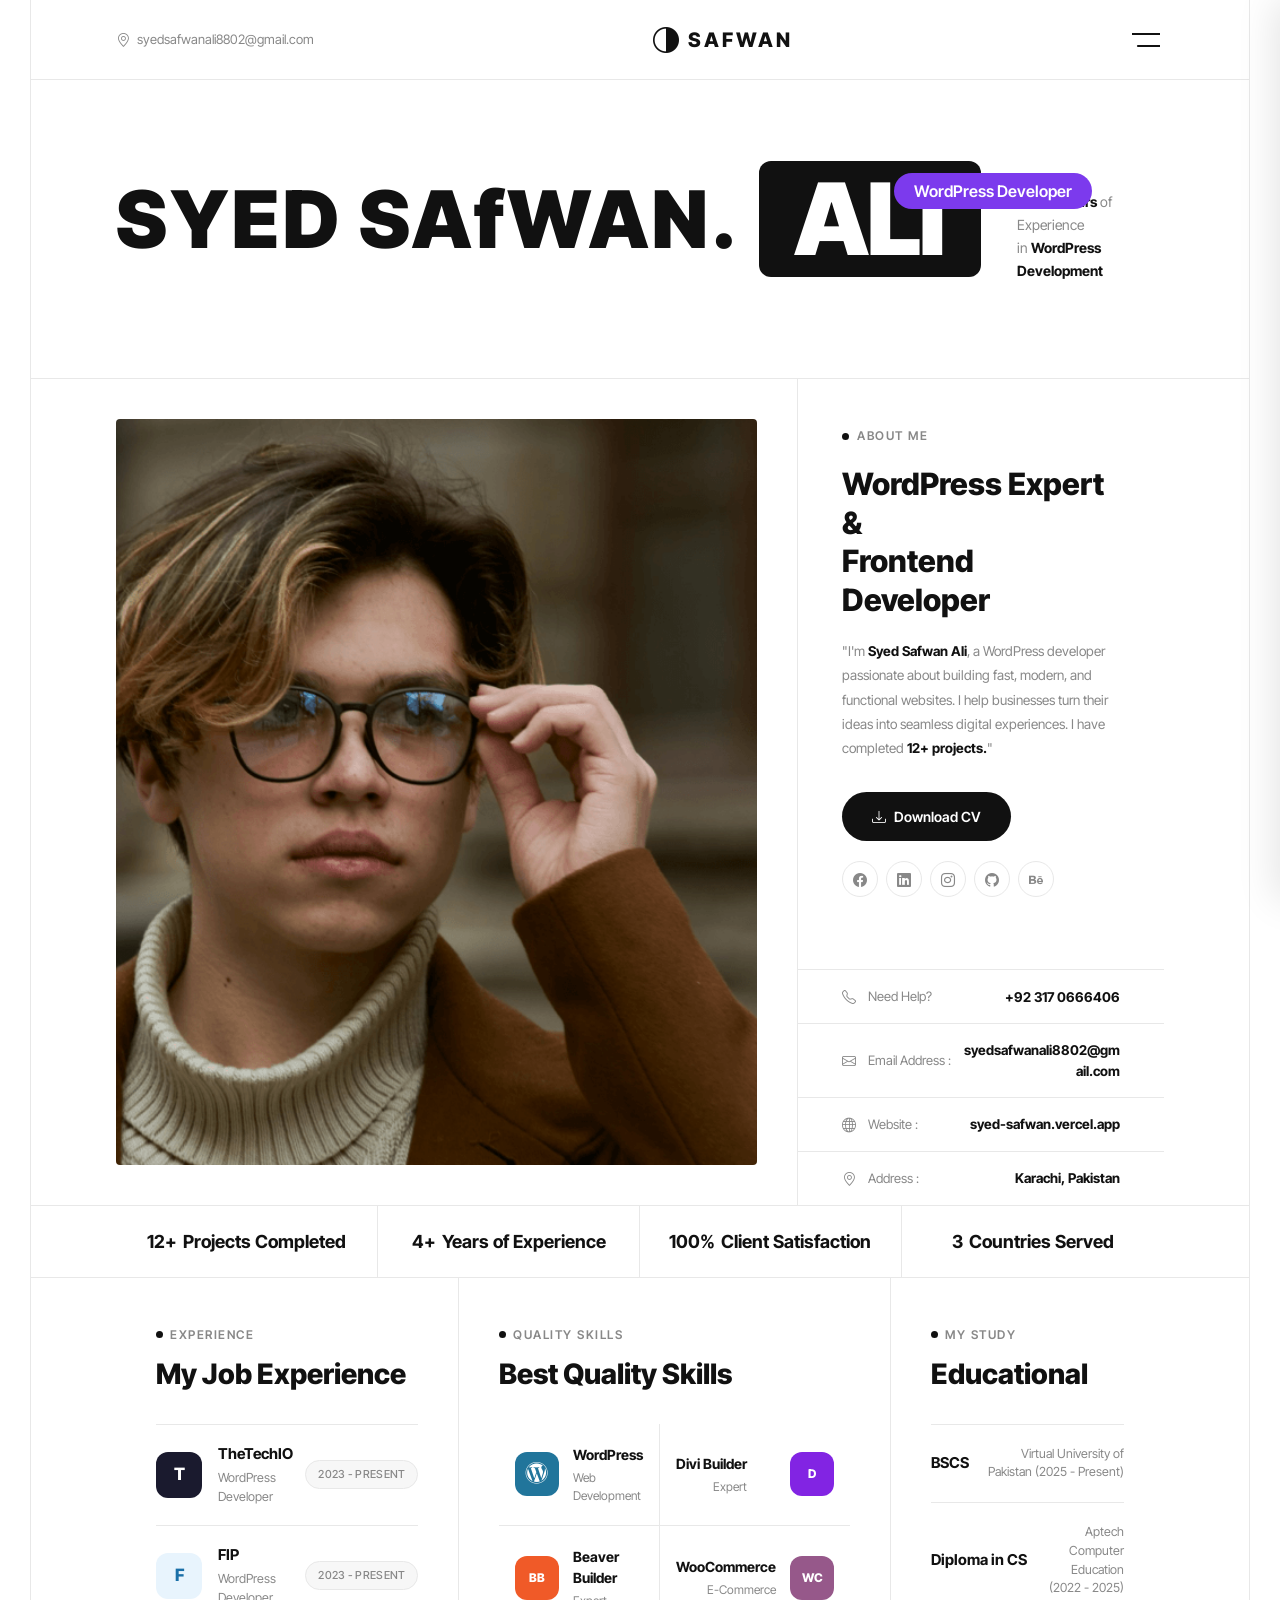
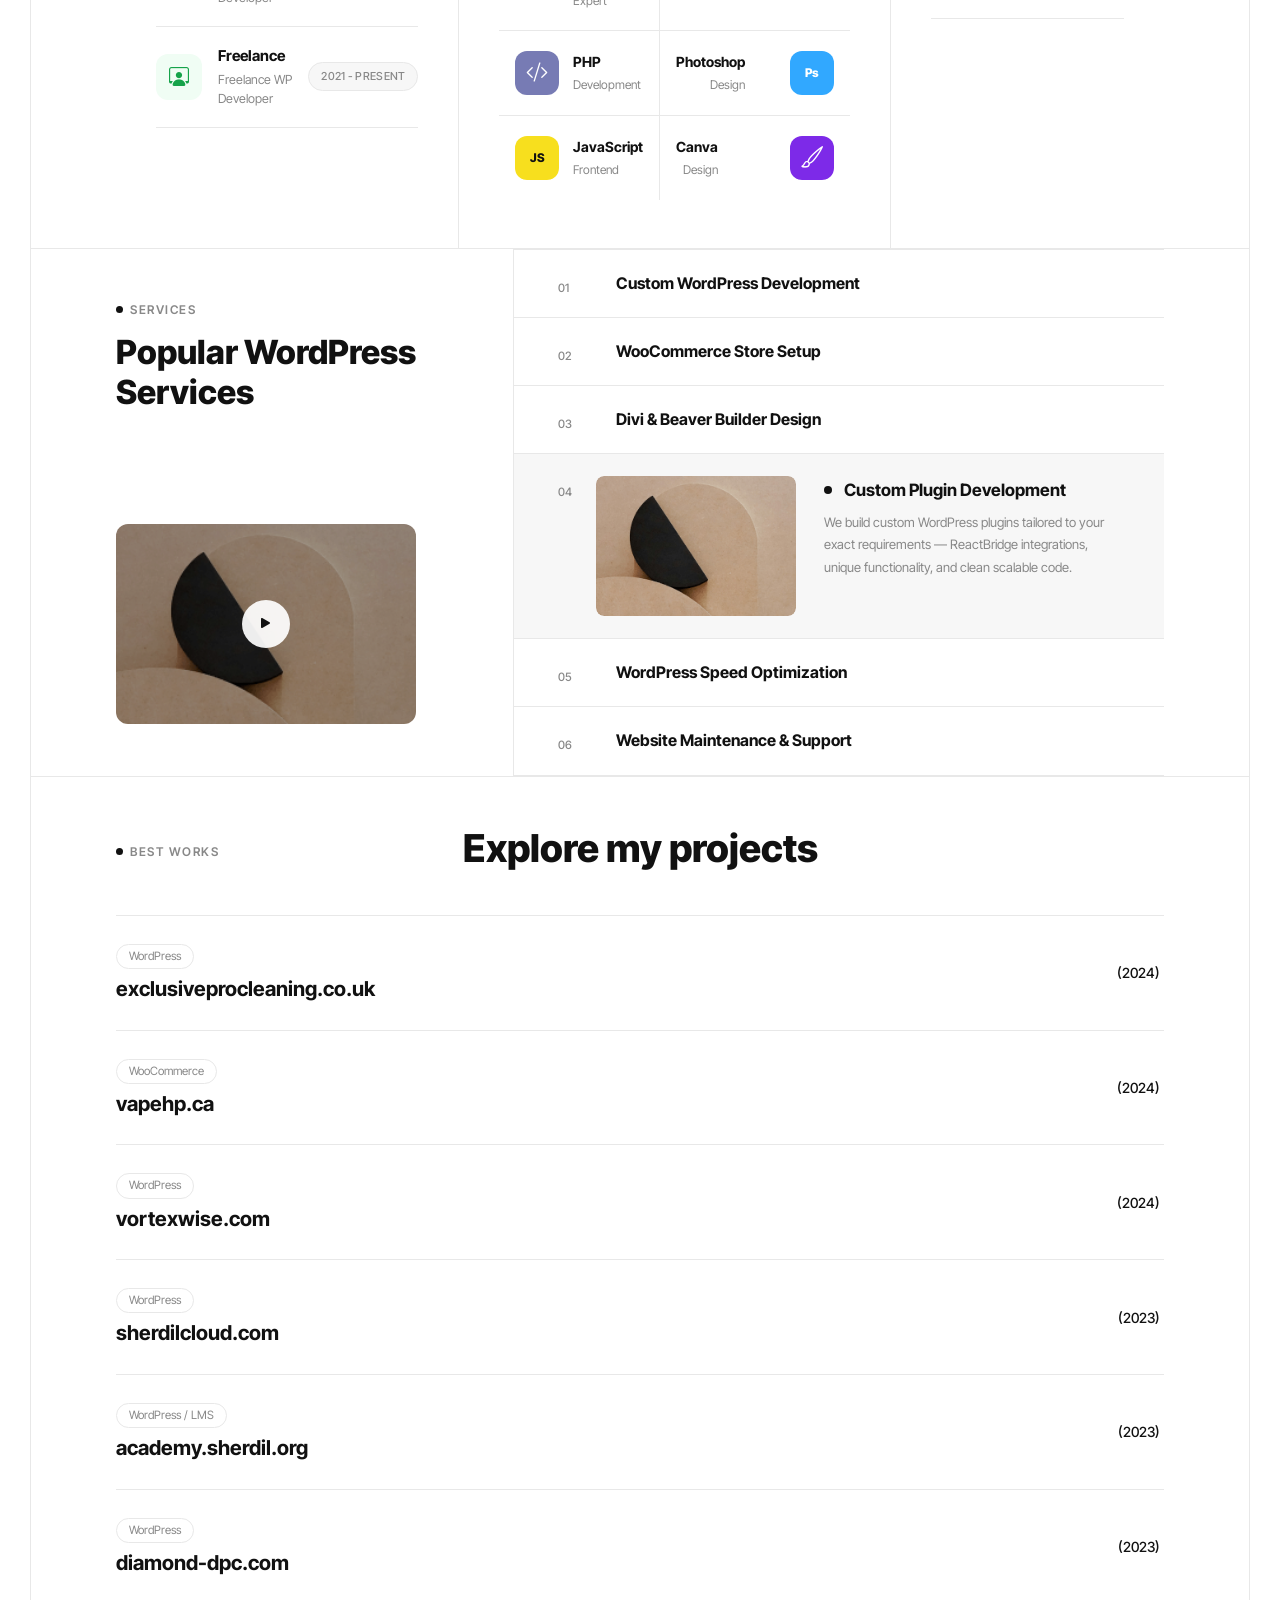
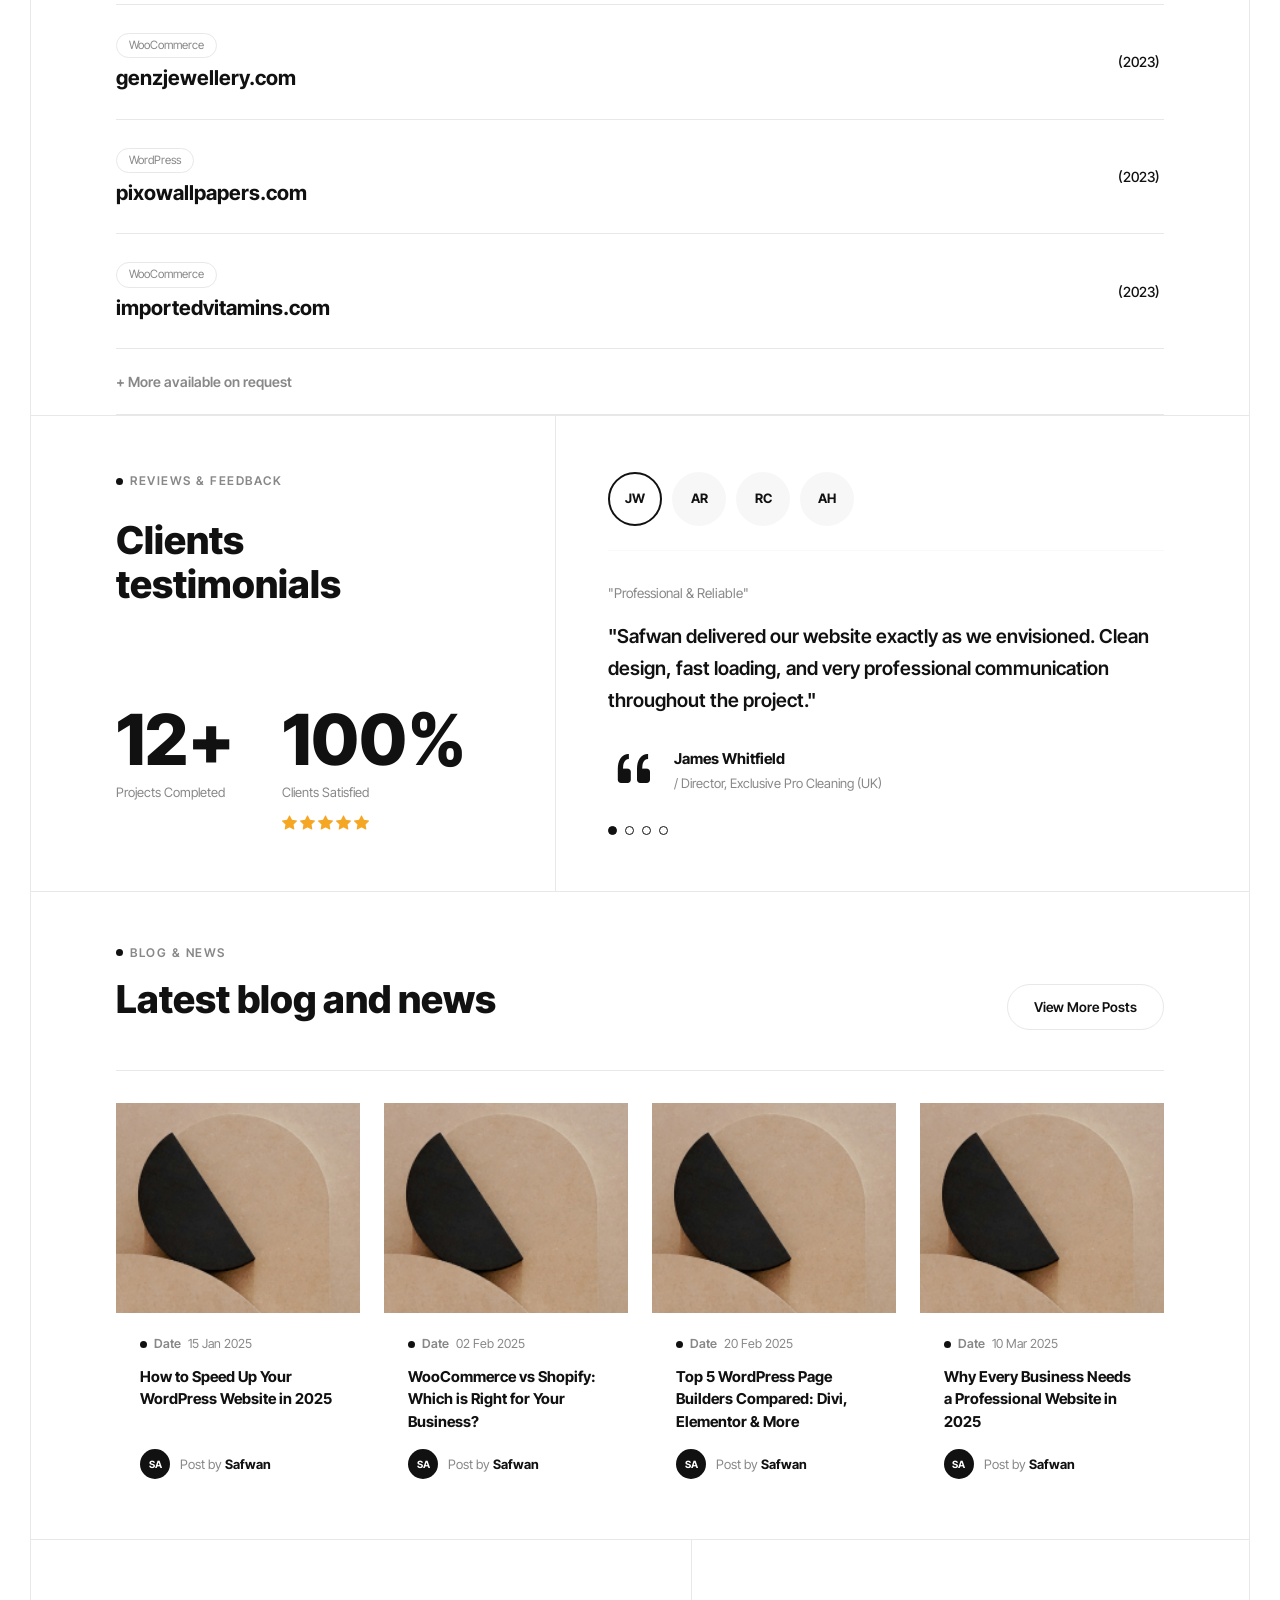
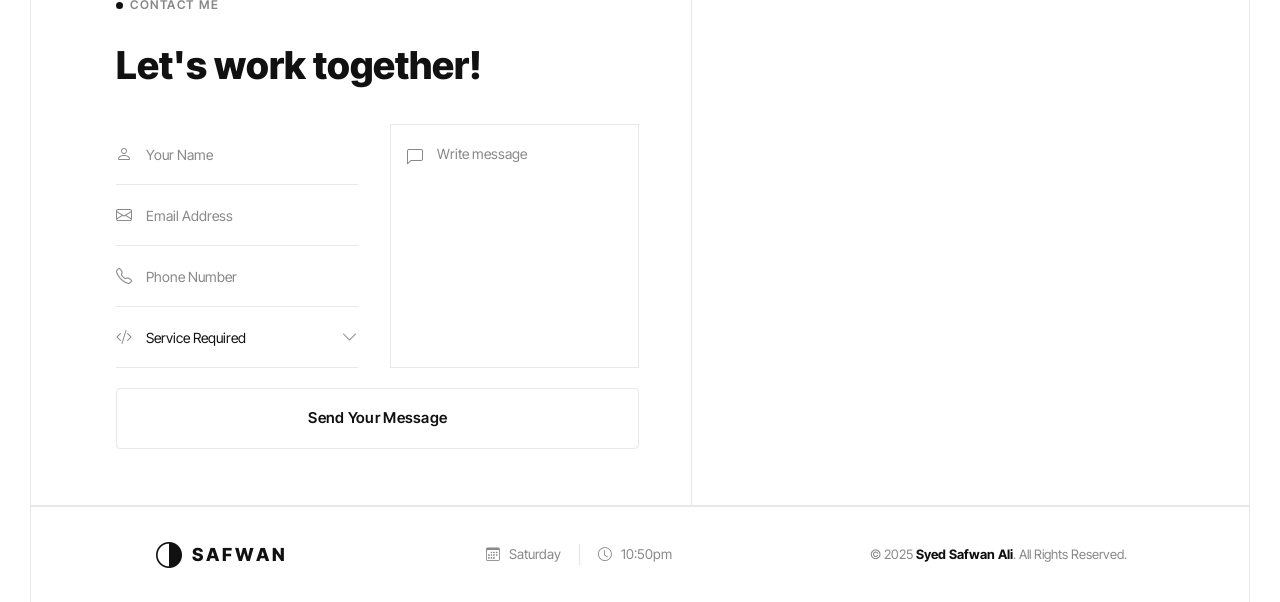
==== index.html @ 1af4854d "Initial commit: Complete portfolio website Co-Authored-By: Claude Sonnet 4.6 <noreply@anthropic.com>" ====
<!DOCTYPE html>
<html lang="en">
<head>
  <meta charset="UTF-8" />
  <meta name="viewport" content="width=device-width, initial-scale=1.0" />
  <title>Safwan</title>

  <!-- Inter Tight Font -->
  <link rel="preconnect" href="https://fonts.googleapis.com" />
  <link rel="preconnect" href="https://fonts.gstatic.com" crossorigin />
  <link href="https://fonts.googleapis.com/css2?family=Inter+Tight:ital,wght@0,100..900;1,100..900&display=swap" rel="stylesheet" />

  <!-- Bootstrap 5 CSS -->
  <link rel="stylesheet" href="https://cdn.jsdelivr.net/npm/bootstrap@5.3.3/dist/css/bootstrap.min.css" />
  <!-- Bootstrap Icons -->
  <link rel="stylesheet" href="https://cdn.jsdelivr.net/npm/bootstrap-icons@1.11.3/font/bootstrap-icons.min.css" />
  <!-- Custom CSS -->
  <link rel="stylesheet" href="css/style.css" />
</head>
<body>

  <!-- ══════════════════════════════════════
       HEADER
  ══════════════════════════════════════ -->
  <header class="site-header">
    <div class="header-inner">

      <a href="mailto:syedsafwanali8802@gmail.com" class="header-email">
        <i class="bi bi-geo-alt"></i>
        syedsafwanali8802@gmail.com
      </a>

      <a href="#" class="header-logo">
        <i class="bi bi-circle-half"></i>
        SAFWAN
      </a>

      <button class="hamburger-btn" id="menuBtn" aria-label="Open menu">
        <svg width="28" height="16" viewBox="0 0 28 16" fill="none" xmlns="http://www.w3.org/2000/svg">
          <line x1="0" y1="2"  x2="28" y2="2"  stroke="currentColor" stroke-width="2.2" stroke-linecap="round"/>
          <line x1="6" y1="14" x2="28" y2="14" stroke="currentColor" stroke-width="2.2" stroke-linecap="round"/>
        </svg>
      </button>

    </div>
  </header>

  <!-- ══════════════════════════════════════
       OVERLAY
  ══════════════════════════════════════ -->
  <div class="overlay" id="overlay"></div>

  <!-- ══════════════════════════════════════
       SIDEBAR
  ══════════════════════════════════════ -->
  <aside class="sidebar" id="sidebar">

    <div class="sidebar-top">
      <a href="#" class="sidebar-logo">
        <i class="bi bi-circle-half"></i>
        SAFWAN
      </a>
      <button class="close-btn" id="closeBtn" aria-label="Close">
        <i class="bi bi-x-lg"></i>
      </button>
    </div>

    <nav class="sidebar-nav">
      <div class="nav-item">
        <span class="nav-label"><i class="bi bi-house"></i> Home</span>
        <span class="nav-plus">+</span>
      </div>
      <div class="nav-item">
        <span class="nav-label"><i class="bi bi-person"></i> About</span>
        <span class="nav-plus">+</span>
      </div>
      <div class="nav-item">
        <span class="nav-label"><i class="bi bi-briefcase"></i> Work</span>
        <span class="nav-plus">+</span>
      </div>
      <div class="nav-item">
        <span class="nav-label"><i class="bi bi-stars"></i> Services</span>
        <span class="nav-plus">+</span>
      </div>
      <div class="nav-item">
        <span class="nav-label"><i class="bi bi-grid"></i> Pages</span>
        <span class="nav-plus">+</span>
      </div>
      <div class="nav-item">
        <span class="nav-label"><i class="bi bi-envelope"></i> Contact</span>
      </div>
    </nav>

    <div class="sidebar-about">
      <h3>About Us</h3>
      <p>Passionate frontend developer crafting clean, modern, and responsive web experiences.</p>
      <a href="#" class="btn-outline"><i class="bi bi-arrow-right"></i> Contact Us</a>
    </div>

    <div class="sidebar-contact">
      <h3>Contact Us</h3>
      <div class="contact-row">
        <div class="contact-icon-box"><i class="bi bi-geo-alt-fill"></i></div>
        <span>Karachi, Pakistan</span>
      </div>
      <div class="contact-row">
        <div class="contact-icon-box"><i class="bi bi-telephone-fill"></i></div>
        <span>+92 317 0666406</span>
      </div>
      <div class="contact-row">
        <div class="contact-icon-box"><i class="bi bi-envelope-fill"></i></div>
        <span>syedsafwanali8802@gmail.com</span>
      </div>
    </div>

    <div class="sidebar-social">
      <a href="#" class="social-link" aria-label="GitHub"><i class="bi bi-github"></i></a>
      <a href="#" class="social-link" aria-label="LinkedIn"><i class="bi bi-linkedin"></i></a>
      <a href="#" class="social-link" aria-label="Twitter"><i class="bi bi-twitter-x"></i></a>
      <a href="#" class="social-link" aria-label="Instagram"><i class="bi bi-instagram"></i></a>
    </div>

  </aside>

  <!-- ══════════════════════════════════════
       HERO SECTION
       parent: sec-wrap (border-bottom only)
       child:  sec-inner (max-width 1480px, width 80%)
  ══════════════════════════════════════ -->
  <section class="sec-wrap">
    <div class="sec-inner hero">

      <span class="hero-plain">SYED SAfWAN.</span>

      <div class="hero-box-wrap">
        <div class="hero-box">ALI</div>
        <span class="hero-badge">WordPress Developer</span>
      </div>

      <div class="hero-desc">
        <p>I've <strong>4+ Years</strong> of Experience<br>in <strong>WordPress Development</strong></p>
      </div>

    </div>
  </section>

  <!-- ══════════════════════════════════════
       ABOUT SECTION
       parent: sec-wrap (border-bottom only)
       child:  sec-inner (max-width 1480px, width 80%)
  ══════════════════════════════════════ -->
  <section class="sec-wrap">
    <div class="sec-inner about">

      <!-- Left: Image -->
      <div class="about-img">
        <img src="assets/images/about-img.png" alt="Syed Safwan Ali" />
      </div>

      <!-- Right: Content -->
      <div class="about-content">

        <!-- Upper: label + headline + bio + actions -->
        <div class="about-upper">
          <p class="about-label"><span class="about-dot"></span> ABOUT ME</p>

          <h2 class="about-headline">WordPress Expert &amp;<br>Frontend Developer</h2>

          <p class="about-bio">
            "I'm <strong>Syed Safwan Ali</strong>, a WordPress developer passionate about building
            fast, modern, and functional websites. I help businesses turn their ideas into
            seamless digital experiences. I have completed <strong>12+ projects.</strong>"
          </p>

          <div class="about-actions">
            <a href="#" class="btn-cv"><i class="bi bi-download"></i> Download CV</a>
            <div class="about-socials">
              <a href="#" class="about-social-link" aria-label="Facebook"><i class="bi bi-facebook"></i></a>
              <a href="#" class="about-social-link" aria-label="LinkedIn"><i class="bi bi-linkedin"></i></a>
              <a href="#" class="about-social-link" aria-label="Instagram"><i class="bi bi-instagram"></i></a>
              <a href="#" class="about-social-link" aria-label="GitHub"><i class="bi bi-github"></i></a>
              <a href="#" class="about-social-link" aria-label="Behance"><i class="bi bi-behance"></i></a>
            </div>
          </div>
        </div>

        <!-- Lower: contact info rows (full-width borders) -->
        <div class="about-info">
          <div class="about-info-row">
            <span class="about-info-label"><i class="bi bi-telephone"></i> Need Help?</span>
            <a href="tel:+923170666406" class="about-info-value">+92 317 0666406</a>
          </div>
          <div class="about-info-row">
            <span class="about-info-label"><i class="bi bi-envelope"></i> Email Address :</span>
            <a href="mailto:syedsafwanali8802@gmail.com" class="about-info-value">syedsafwanali8802@gmail.com</a>
          </div>
          <div class="about-info-row">
            <span class="about-info-label"><i class="bi bi-globe"></i> Website :</span>
            <a href="#" class="about-info-value">syed-safwan.vercel.app</a>
          </div>
          <div class="about-info-row">
            <span class="about-info-label"><i class="bi bi-geo-alt"></i> Address :</span>
            <span class="about-info-value">Karachi, Pakistan</span>
          </div>
        </div>

      </div>
    </div>
  </section>

  <!-- ══════════════════════════════════════
       STATS SECTION
  ══════════════════════════════════════ -->
  <section class="sec-wrap">
    <div class="sec-inner stats">

      <div class="stat-item">
        <span class="stat-number">12+</span>
        <span class="stat-label">Projects Completed</span>
      </div>

      <div class="stat-item">
        <span class="stat-number">4+</span>
        <span class="stat-label">Years of Experience</span>
      </div>

      <div class="stat-item">
        <span class="stat-number">100%</span>
        <span class="stat-label">Client Satisfaction</span>
      </div>

      <div class="stat-item">
        <span class="stat-number">3</span>
        <span class="stat-label">Countries Served</span>
      </div>

    </div>
  </section>

  <!-- ══════════════════════════════════════
       RESUME SECTION  (Experience / Skills / Education)
  ══════════════════════════════════════ -->
  <section class="sec-wrap">
    <div class="sec-inner resume-grid">

      <!-- ── COL 1: EXPERIENCE ── -->
      <div class="resume-col">
        <p class="resume-label"><span class="resume-dot"></span> EXPERIENCE</p>
        <h2 class="resume-heading">My Job Experience</h2>

        <div class="exp-list">

          <div class="exp-item">
            <div class="exp-left">
              <div class="exp-logo" style="background:#1a1a2e; color:#fff;">T</div>
              <div class="exp-info">
                <span class="exp-company">TheTechIO</span>
                <span class="exp-role">WordPress Developer</span>
              </div>
            </div>
            <span class="exp-date">2023 - PRESENT</span>
          </div>

          <div class="exp-item">
            <div class="exp-left">
              <div class="exp-logo" style="background:#e8f4fd; color:#1a6fa8;">F</div>
              <div class="exp-info">
                <span class="exp-company">FIP</span>
                <span class="exp-role">WordPress Developer</span>
              </div>
            </div>
            <span class="exp-date">2023 - PRESENT</span>
          </div>

          <div class="exp-item">
            <div class="exp-left">
              <div class="exp-logo" style="background:#f0fdf4; color:#16a34a;">
                <i class="bi bi-person-workspace"></i>
              </div>
              <div class="exp-info">
                <span class="exp-company">Freelance</span>
                <span class="exp-role">Freelance WP Developer</span>
              </div>
            </div>
            <span class="exp-date">2021 - PRESENT</span>
          </div>

        </div>
      </div>

      <!-- ── COL 2: SKILLS ── -->
      <div class="resume-col resume-col--mid">
        <p class="resume-label"><span class="resume-dot"></span> QUALITY SKILLS</p>
        <h2 class="resume-heading">Best Quality Skills</h2>

        <div class="skills-grid">

          <!-- Row 1 -->
          <div class="skill-item">
            <div class="skill-icon" style="background:#21759b;color:#fff;"><i class="bi bi-wordpress"></i></div>
            <div class="skill-info"><span class="skill-name">WordPress</span><span class="skill-cat">Web Development</span></div>
          </div>
          <div class="skill-item skill-right">
            <div class="skill-icon" style="background:#8224e3;color:#fff;">D</div>
            <div class="skill-info"><span class="skill-name">Divi Builder</span><span class="skill-cat">Expert</span></div>
          </div>

          <!-- Row 2 -->
          <div class="skill-item">
            <div class="skill-icon" style="background:#f05a28;color:#fff;">BB</div>
            <div class="skill-info"><span class="skill-name">Beaver Builder</span><span class="skill-cat">Expert</span></div>
          </div>
          <div class="skill-item skill-right">
            <div class="skill-icon" style="background:#96588a;color:#fff;">WC</div>
            <div class="skill-info"><span class="skill-name">WooCommerce</span><span class="skill-cat">E-Commerce</span></div>
          </div>

          <!-- Row 3 -->
          <div class="skill-item">
            <div class="skill-icon" style="background:#777bb4;color:#fff;"><i class="bi bi-code-slash"></i></div>
            <div class="skill-info"><span class="skill-name">PHP</span><span class="skill-cat">Development</span></div>
          </div>
          <div class="skill-item skill-right">
            <div class="skill-icon" style="background:#31a8ff;color:#fff;">Ps</div>
            <div class="skill-info"><span class="skill-name">Photoshop</span><span class="skill-cat">Design</span></div>
          </div>

          <!-- Row 4 -->
          <div class="skill-item">
            <div class="skill-icon" style="background:#f7df1e;color:#111;">JS</div>
            <div class="skill-info"><span class="skill-name">JavaScript</span><span class="skill-cat">Frontend</span></div>
          </div>
          <div class="skill-item skill-right">
            <div class="skill-icon" style="background:#7d2ae8;color:#fff;"><i class="bi bi-brush"></i></div>
            <div class="skill-info"><span class="skill-name">Canva</span><span class="skill-cat">Design</span></div>
          </div>

        </div>
      </div>

      <!-- ── COL 3: EDUCATION ── -->
      <div class="resume-col">
        <p class="resume-label"><span class="resume-dot"></span> MY STUDY</p>
        <h2 class="resume-heading">Educational</h2>

        <div class="edu-list">

          <div class="edu-item">
            <span class="edu-degree">BSCS</span>
            <span class="edu-uni">Virtual University of Pakistan <em>(2025 - Present)</em></span>
          </div>

          <div class="edu-item">
            <span class="edu-degree">Diploma in CS</span>
            <span class="edu-uni">Aptech Computer Education <em>(2022 - 2025)</em></span>
          </div>

        </div>
      </div>

    </div>
  </section>

  <!-- ══════════════════════════════════════
       SERVICES SECTION
  ══════════════════════════════════════ -->
  <section class="sec-wrap">
    <div class="sec-inner srv-grid">

      <!-- Left panel -->
      <div class="srv-left">
        <p class="resume-label"><span class="resume-dot"></span> SERVICES</p>
        <h2 class="srv-heading">Popular WordPress<br>Services</h2>
        <div class="srv-media">
          <img src="assets/images/services-img.png" alt="Services" />
          <button class="srv-play" aria-label="Play"><i class="bi bi-play-fill"></i></button>
        </div>
      </div>

      <!-- Right: service list -->
      <div class="srv-list">

        <div class="srv-item">
          <span class="srv-num">01</span>
          <div class="srv-thumb"><img src="assets/images/services-img.png" alt="" /></div>
          <div class="srv-body">
            <div class="srv-title-row"><span class="srv-dot-sm"></span><h3 class="srv-title">Custom WordPress Development</h3></div>
            <div class="srv-desc"><div><p>We build fully custom WordPress websites from scratch — tailored to your brand, goals, and audience. Clean code, fast performance, and pixel-perfect design.</p></div></div>
          </div>
        </div>

        <div class="srv-item">
          <span class="srv-num">02</span>
          <div class="srv-thumb"><img src="assets/images/services-img.png" alt="" /></div>
          <div class="srv-body">
            <div class="srv-title-row"><span class="srv-dot-sm"></span><h3 class="srv-title">WooCommerce Store Setup</h3></div>
            <div class="srv-desc"><div><p>Complete WooCommerce setup with product pages, payment gateways, shipping, and a smooth checkout experience built for conversions.</p></div></div>
          </div>
        </div>

        <div class="srv-item">
          <span class="srv-num">03</span>
          <div class="srv-thumb"><img src="assets/images/services-img.png" alt="" /></div>
          <div class="srv-body">
            <div class="srv-title-row"><span class="srv-dot-sm"></span><h3 class="srv-title">Divi &amp; Beaver Builder Design</h3></div>
            <div class="srv-desc"><div><p>Stunning, responsive layouts using Divi or Beaver Builder — drag-and-drop precision with professional visual results delivered fast.</p></div></div>
          </div>
        </div>

        <div class="srv-item active">
          <span class="srv-num">04</span>
          <div class="srv-thumb"><img src="assets/images/services-img.png" alt="" /></div>
          <div class="srv-body">
            <div class="srv-title-row"><span class="srv-dot-sm"></span><h3 class="srv-title">Custom Plugin Development</h3></div>
            <div class="srv-desc"><div><p>We build custom WordPress plugins tailored to your exact requirements — ReactBridge integrations, unique functionality, and clean scalable code.</p></div></div>
          </div>
        </div>

        <div class="srv-item">
          <span class="srv-num">05</span>
          <div class="srv-thumb"><img src="assets/images/services-img.png" alt="" /></div>
          <div class="srv-body">
            <div class="srv-title-row"><span class="srv-dot-sm"></span><h3 class="srv-title">WordPress Speed Optimization</h3></div>
            <div class="srv-desc"><div><p>Boost your site's Core Web Vitals, reduce load times, and improve SEO rankings with expert caching, image optimization, and code cleanup.</p></div></div>
          </div>
        </div>

        <div class="srv-item">
          <span class="srv-num">06</span>
          <div class="srv-thumb"><img src="assets/images/services-img.png" alt="" /></div>
          <div class="srv-body">
            <div class="srv-title-row"><span class="srv-dot-sm"></span><h3 class="srv-title">Website Maintenance &amp; Support</h3></div>
            <div class="srv-desc"><div><p>Regular updates, security monitoring, backups, and on-demand fixes — so your site stays secure, fast, and running smoothly 24/7.</p></div></div>
          </div>
        </div>

      </div>
    </div>
  </section>

  <!-- ══════════════════════════════════════
       BEST WORKS SECTION
  ══════════════════════════════════════ -->
  <section class="sec-wrap">
    <div class="sec-inner">

      <!-- Header row -->
      <div class="works-header">
        <p class="resume-label"><span class="resume-dot"></span> BEST WORKS</p>
        <h2 class="works-heading">Explore my projects</h2>
      </div>

      <!-- Project list -->
      <div class="works-list">

        <div class="work-item">
          <div class="work-left">
            <span class="work-tag">WordPress</span>
            <h3 class="work-title">exclusiveprocleaning.co.uk</h3>
            <p class="work-sub">Cleaning Services (UK)</p>
          </div>
          <div class="work-img"><img src="assets/images/services-img.png" alt="exclusiveprocleaning" /></div>
          <span class="work-year">(2024)</span>
        </div>

        <div class="work-item">
          <div class="work-left">
            <span class="work-tag">WooCommerce</span>
            <h3 class="work-title">vapehp.ca</h3>
            <p class="work-sub">E-Commerce (Canada)</p>
          </div>
          <div class="work-img"><img src="assets/images/services-img.png" alt="vapehp" /></div>
          <span class="work-year">(2024)</span>
        </div>

        <div class="work-item">
          <div class="work-left">
            <span class="work-tag">WordPress</span>
            <h3 class="work-title">vortexwise.com</h3>
            <p class="work-sub">Amazon UGC / Marketing</p>
          </div>
          <div class="work-img"><img src="assets/images/services-img.png" alt="vortexwise" /></div>
          <span class="work-year">(2024)</span>
        </div>

        <div class="work-item">
          <div class="work-left">
            <span class="work-tag">WordPress</span>
            <h3 class="work-title">sherdilcloud.com</h3>
            <p class="work-sub">IT / Cloud Services</p>
          </div>
          <div class="work-img"><img src="assets/images/services-img.png" alt="sherdilcloud" /></div>
          <span class="work-year">(2023)</span>
        </div>

        <div class="work-item">
          <div class="work-left">
            <span class="work-tag">WordPress / LMS</span>
            <h3 class="work-title">academy.sherdil.org</h3>
            <p class="work-sub">Online Academy / LMS</p>
          </div>
          <div class="work-img"><img src="assets/images/services-img.png" alt="academy.sherdil" /></div>
          <span class="work-year">(2023)</span>
        </div>

        <div class="work-item">
          <div class="work-left">
            <span class="work-tag">WordPress</span>
            <h3 class="work-title">diamond-dpc.com</h3>
            <p class="work-sub">Events / Lead Gen</p>
          </div>
          <div class="work-img"><img src="assets/images/services-img.png" alt="diamond-dpc" /></div>
          <span class="work-year">(2023)</span>
        </div>

        <div class="work-item">
          <div class="work-left">
            <span class="work-tag">WooCommerce</span>
            <h3 class="work-title">genzjewellery.com</h3>
            <p class="work-sub">E-Commerce (Jewelry)</p>
          </div>
          <div class="work-img"><img src="assets/images/services-img.png" alt="genzjewellery" /></div>
          <span class="work-year">(2023)</span>
        </div>

        <div class="work-item">
          <div class="work-left">
            <span class="work-tag">WordPress</span>
            <h3 class="work-title">pixowallpapers.com</h3>
            <p class="work-sub">Wallpaper Gallery</p>
          </div>
          <div class="work-img"><img src="assets/images/services-img.png" alt="pixowallpapers" /></div>
          <span class="work-year">(2023)</span>
        </div>

        <div class="work-item">
          <div class="work-left">
            <span class="work-tag">WooCommerce</span>
            <h3 class="work-title">importedvitamins.com</h3>
            <p class="work-sub">E-Commerce (Health)</p>
          </div>
          <div class="work-img"><img src="assets/images/services-img.png" alt="importedvitamins" /></div>
          <span class="work-year">(2023)</span>
        </div>

        <!-- More row -->
        <div class="work-more">+ More available on request</div>

      </div>
    </div>
  </section>

  <!-- ══════════════════════════════════════
       TESTIMONIALS SECTION
  ══════════════════════════════════════ -->
  <section class="sec-wrap">
    <div class="sec-inner testi-grid">

      <!-- Left panel -->
      <div class="testi-left">
        <p class="resume-label"><span class="resume-dot"></span> REVIEWS &amp; FEEDBACK</p>
        <h2 class="testi-heading">Clients<br>testimonials</h2>
        <div class="testi-stats">
          <div class="testi-stat">
            <span class="testi-num">12+</span>
            <span class="testi-stat-label">Projects Completed</span>
          </div>
          <div class="testi-stat">
            <span class="testi-num">100%</span>
            <span class="testi-stat-label">Clients Satisfied</span>
            <div class="testi-stars">
              <i class="bi bi-star-fill"></i>
              <i class="bi bi-star-fill"></i>
              <i class="bi bi-star-fill"></i>
              <i class="bi bi-star-fill"></i>
              <i class="bi bi-star-fill"></i>
            </div>
          </div>
        </div>
      </div>

      <!-- Right panel: slider -->
      <div class="testi-right">

        <!-- Avatar navigation -->
        <div class="testi-avatars">
          <button class="testi-av active" data-index="0"><span>JW</span></button>
          <button class="testi-av" data-index="1"><span>AR</span></button>
          <button class="testi-av" data-index="2"><span>RC</span></button>
          <button class="testi-av" data-index="3"><span>AH</span></button>
        </div>

        <hr class="testi-divider" />

        <!-- Slides -->
        <div class="testi-slides">

          <div class="testi-slide active">
            <p class="testi-tag">"Professional &amp; Reliable"</p>
            <p class="testi-quote">"Safwan delivered our website exactly as we envisioned. Clean design, fast loading, and very professional communication throughout the project."</p>
            <div class="testi-author">
              <span class="testi-qmark"><i class="bi bi-quote"></i></span>
              <div>
                <span class="testi-name">James Whitfield</span>
                <span class="testi-role">/ Director, Exclusive Pro Cleaning (UK)</span>
              </div>
            </div>
          </div>

          <div class="testi-slide">
            <p class="testi-tag">"Delivered Before Deadline"</p>
            <p class="testi-quote">"Excellent WordPress developer. He understood our requirements quickly and delivered before the deadline. Highly recommended!"</p>
            <div class="testi-author">
              <span class="testi-qmark"><i class="bi bi-quote"></i></span>
              <div>
                <span class="testi-name">Ahmed Al Rashid</span>
                <span class="testi-role">/ Founder, VortexWise</span>
              </div>
            </div>
          </div>

          <div class="testi-slide">
            <p class="testi-tag">"Quality Results"</p>
            <p class="testi-quote">"Great work on our WooCommerce store. Safwan is skilled, responsive, and delivers quality results. Will definitely work again."</p>
            <div class="testi-author">
              <span class="testi-qmark"><i class="bi bi-quote"></i></span>
              <div>
                <span class="testi-name">Ryan Carter</span>
                <span class="testi-role">/ Owner, VapeHP Canada</span>
              </div>
            </div>
          </div>

          <div class="testi-slide">
            <p class="testi-tag">"Strong Attention to Detail"</p>
            <p class="testi-quote">"Professional WordPress developer with strong attention to detail. Our website and academy portal both turned out great."</p>
            <div class="testi-author">
              <span class="testi-qmark"><i class="bi bi-quote"></i></span>
              <div>
                <span class="testi-name">Ali Hassan</span>
                <span class="testi-role">/ CEO, Sherdil Cloud</span>
              </div>
            </div>
          </div>

        </div>

        <!-- Dot navigation -->
        <div class="testi-dots">
          <button class="testi-dot active" data-index="0"></button>
          <button class="testi-dot" data-index="1"></button>
          <button class="testi-dot" data-index="2"></button>
          <button class="testi-dot" data-index="3"></button>
        </div>

      </div>
    </div>
  </section>

  <!-- ══════════════════════════════════════
       BLOG SECTION
  ══════════════════════════════════════ -->
  <section class="sec-wrap">
    <div class="sec-inner">

      <!-- Header -->
      <div class="blog-header">
        <div class="blog-header-left">
          <p class="resume-label"><span class="resume-dot"></span> BLOG &amp; NEWS</p>
          <h2 class="blog-heading">Latest blog and news</h2>
        </div>
        <a href="#" class="blog-more-btn">View More Posts</a>
      </div>

      <!-- 4-column grid -->
      <div class="blog-grid">

        <article class="blog-card">
          <div class="blog-img-wrap">
            <img src="assets/images/services-img.png" alt="WordPress Speed" />
          </div>
          <div class="blog-body">
            <p class="blog-date"><span class="resume-dot"></span> <span class="blog-date-label">Date</span> 15 Jan 2025</p>
            <h3 class="blog-title">How to Speed Up Your WordPress Website in 2025</h3>
            <div class="blog-author">
              <span class="blog-av">SA</span>
              <span>Post by <strong>Safwan</strong></span>
            </div>
          </div>
        </article>

        <article class="blog-card">
          <div class="blog-img-wrap">
            <img src="assets/images/services-img.png" alt="WooCommerce vs Shopify" />
          </div>
          <div class="blog-body">
            <p class="blog-date"><span class="resume-dot"></span> <span class="blog-date-label">Date</span> 02 Feb 2025</p>
            <h3 class="blog-title">WooCommerce vs Shopify: Which is Right for Your Business?</h3>
            <div class="blog-author">
              <span class="blog-av">SA</span>
              <span>Post by <strong>Safwan</strong></span>
            </div>
          </div>
        </article>

        <article class="blog-card">
          <div class="blog-img-wrap">
            <img src="assets/images/services-img.png" alt="Page Builders" />
          </div>
          <div class="blog-body">
            <p class="blog-date"><span class="resume-dot"></span> <span class="blog-date-label">Date</span> 20 Feb 2025</p>
            <h3 class="blog-title">Top 5 WordPress Page Builders Compared: Divi, Elementor &amp; More</h3>
            <div class="blog-author">
              <span class="blog-av">SA</span>
              <span>Post by <strong>Safwan</strong></span>
            </div>
          </div>
        </article>

        <article class="blog-card">
          <div class="blog-img-wrap">
            <img src="assets/images/services-img.png" alt="Professional Website" />
          </div>
          <div class="blog-body">
            <p class="blog-date"><span class="resume-dot"></span> <span class="blog-date-label">Date</span> 10 Mar 2025</p>
            <h3 class="blog-title">Why Every Business Needs a Professional Website in 2025</h3>
            <div class="blog-author">
              <span class="blog-av">SA</span>
              <span>Post by <strong>Safwan</strong></span>
            </div>
          </div>
        </article>

      </div>
    </div>
  </section>

  <!-- ══════════════════════════════════════
       CONTACT SECTION
  ══════════════════════════════════════ -->
  <section class="sec-wrap">
    <div class="sec-inner contact-grid">

      <!-- Left: form -->
      <div class="contact-left">
        <p class="resume-label"><span class="resume-dot"></span> CONTACT ME</p>
        <h2 class="contact-heading">Let's work together!</h2>

        <form class="contact-form" action="#" method="POST">

          <!-- Top: inputs | textarea -->
          <div class="contact-form-top">

            <!-- Input fields stack -->
            <div class="contact-fields">
              <div class="contact-field">
                <i class="bi bi-person"></i>
                <input type="text" placeholder="Your Name" required />
              </div>
              <div class="contact-field">
                <i class="bi bi-envelope"></i>
                <input type="email" placeholder="Email Address" required />
              </div>
              <div class="contact-field">
                <i class="bi bi-telephone"></i>
                <input type="tel" placeholder="Phone Number" />
              </div>
              <div class="contact-field">
                <i class="bi bi-code-slash"></i>
                <select>
                  <option value="" disabled selected>Service Required</option>
                  <option>Custom WordPress Development</option>
                  <option>WooCommerce Store Setup</option>
                  <option>Theme Customization</option>
                  <option>Speed Optimization</option>
                  <option>Website Maintenance</option>
                  <option>Other</option>
                </select>
                <i class="bi bi-chevron-down contact-select-arrow"></i>
              </div>
            </div>

            <!-- Message textarea -->
            <div class="contact-textarea-wrap">
              <i class="bi bi-chat-left"></i>
              <textarea placeholder="Write message" rows="7"></textarea>
            </div>

          </div>

          <!-- Send button -->
          <button type="submit" class="contact-btn">Send Your Message</button>

        </form>
      </div>

      <!-- Right: Google Map -->
      <div class="contact-map">
        <iframe
          src="https://www.google.com/maps/embed?pb=!1m18!1m12!1m3!1d462143.5893069343!2d66.68635990000001!3d24.9215702!2m3!1f0!2f0!3f0!3m2!1i1024!2i768!4f13.1!3m3!1m2!1s0x3eb33e06651d4bbf%3A0x9cf92f44555a0c23!2sKarachi%2C%20Karachi%20City%2C%20Sindh%2C%20Pakistan!5e0!3m2!1sen!2s!4v1710000000000!5m2!1sen!2s"
          width="100%" height="100%" style="border:0;" allowfullscreen="" loading="lazy"
          referrerpolicy="no-referrer-when-downgrade" title="Karachi Map">
        </iframe>
      </div>

    </div>
  </section>

  <!-- ══════════════════════════════════════
       FOOTER
  ══════════════════════════════════════ -->
  <footer class="site-footer">
    <div class="footer-inner">

      <!-- Left: logo -->
      <a href="#" class="footer-logo">
        <i class="bi bi-circle-half"></i>
        SAFWAN
      </a>

      <!-- Center: day + time -->
      <div class="footer-datetime">
        <span class="footer-day"><i class="bi bi-calendar3"></i> <span id="footerDay"></span></span>
        <span class="footer-sep">|</span>
        <span class="footer-time"><i class="bi bi-clock"></i> <span id="footerTime"></span></span>
      </div>

      <!-- Right: copyright -->
      <p class="footer-copy">© 2025 <strong>Syed Safwan Ali</strong>. All Rights Reserved.</p>

    </div>
  </footer>

  <!-- Bootstrap JS -->
  <script src="https://cdn.jsdelivr.net/npm/bootstrap@5.3.3/dist/js/bootstrap.bundle.min.js"></script>
  <!-- Custom JS -->
  <script src="js/main.js"></script>
</body>
</html>
---- css/style.css ----
/* ============================================================
   GLOBAL  —  Theme: Black · White · Purple
============================================================ */
:root {
  --purple:     #7c3aed;
  --black:      #111111;
  --white:      #ffffff;
  --gray-light: #f7f7f7;
  --border:     #e8e8e8;
  --text-muted: #888888;
  --sidebar-width: 380px;
  --transition: 0.35s cubic-bezier(0.4, 0, 0.2, 1);
}

*, *::before, *::after { box-sizing: border-box; margin: 0; padding: 0; }
html { scroll-behavior: smooth; }

body {
  font-family: 'Inter Tight', system-ui, sans-serif;
  background: var(--white);
  color: var(--black);
  overflow-x: hidden;
  margin: 0 30px;
  border-left: 1px solid var(--border); /* Fixes scrollbar layout shift */
  border-right: 1px solid var(--border);
}

a { text-decoration: none; color: inherit; }

/* ============================================================
   SECTION WRAPPER  —  parent / child pattern
============================================================ */

/* Parent: full-width, only border-bottom */
.sec-wrap {
  border-bottom: 1px solid var(--border);
  width: 100%;
}

/* Child: centered content box */
.sec-inner {
  max-width: 1480px;
  width: 80%;
  margin: 0 auto;
}

/* ============================================================
   HEADER
============================================================ */
.site-header {
  position: sticky;
  top: 0;
  z-index: 500;
  background: var(--white);
  border-bottom: 1px solid var(--border);
}

.header-inner {
  max-width: 1480px;
  width: 80%;
  margin: 0 auto;
  display: flex;
  align-items: center;
  justify-content: space-between;
  padding: 20px 0;
}

/* Left — pin icon + email */
.header-email {
  display: flex;
  align-items: center;
  gap: 7px;
  font-size: 13px;
  color: var(--text-muted);
  transition: color 0.2s;
}
.header-email i { font-size: 14px; }
.header-email:hover { color: var(--purple); }

/* Center — logo */
.header-logo {
  display: flex;
  align-items: center;
  gap: 9px;
  font-size: 20px;
  font-weight: 800;
  letter-spacing: 3px;
  text-transform: uppercase;
  color: var(--black);
}
.header-logo i {
  font-size: 26px;
  color: var(--black);
  transform: rotate(180deg);
}

/* Right — hamburger (two lines) */
.hamburger-btn {
  background: none;
  border: none;
  cursor: pointer;
  padding: 4px;
  color: var(--black);
  display: flex;
  align-items: center;
  transition: color 0.2s;
}
.hamburger-btn:hover { color: var(--purple); }

/* ============================================================
   OVERLAY
============================================================ */
.overlay {
  position: fixed;
  inset: 0;
  background: rgba(0, 0, 0, 0.4);
  backdrop-filter: blur(2px);
  z-index: 600;
  opacity: 0;
  pointer-events: none;
  transition: opacity var(--transition);
}
.overlay.open {
  opacity: 1;
  pointer-events: all;
}

/* ============================================================
   SIDEBAR
============================================================ */
.sidebar {
  position: fixed;
  top: 0;
  right: calc(-1 * var(--sidebar-width));
  width: var(--sidebar-width);
  height: 100%;
  background: var(--white);
  z-index: 700;
  display: flex;
  flex-direction: column;
  overflow-y: auto;
  transition: right var(--transition);
  box-shadow: -6px 0 36px rgba(0, 0, 0, 0.10);
}
.sidebar.open { right: 0; }

.sidebar-top {
  display: flex;
  align-items: center;
  justify-content: space-between;
  padding: 22px 28px;
  border-bottom: 1px solid var(--border);
}

.sidebar-logo {
  display: flex;
  align-items: center;
  gap: 9px;
  font-size: 18px;
  font-weight: 800;
  letter-spacing: 2.5px;
  text-transform: uppercase;
  color: var(--black);
}
.sidebar-logo i {
  font-size: 22px;
  color: var(--black);
  transform: rotate(180deg);
}

.close-btn {
  background: var(--gray-light);
  border: none;
  cursor: pointer;
  width: 34px;
  height: 34px;
  border-radius: 50%;
  display: flex;
  align-items: center;
  justify-content: center;
  font-size: 16px;
  color: var(--black);
  transition: background 0.2s, color 0.2s, transform 0.3s;
}
.close-btn:hover {
  background: var(--purple);
  color: var(--white);
  transform: rotate(90deg);
}

/* Nav */
.sidebar-nav { border-bottom: 1px solid var(--border); }

.nav-item {
  display: flex;
  align-items: center;
  justify-content: space-between;
  padding: 15px 28px;
  font-size: 15px;
  font-weight: 500;
  border-bottom: 1px solid var(--border);
  cursor: pointer;
  transition: background 0.15s;
}
.nav-item:last-child { border-bottom: none; }
.nav-item:hover { background: var(--gray-light); }

.nav-label {
  display: flex;
  align-items: center;
  gap: 12px;
}
.nav-label i { font-size: 16px; color: var(--purple); }

.nav-plus {
  width: 32px;
  height: 32px;
  background: var(--black);
  color: var(--white);
  border-radius: 8px;
  display: flex;
  align-items: center;
  justify-content: center;
  font-size: 20px;
  font-weight: 300;
  line-height: 1;
  transition: background 0.2s;
}
.nav-item:hover .nav-plus { background: var(--purple); }

/* About */
.sidebar-about {
  padding: 26px 28px;
  border-bottom: 1px solid var(--border);
}
.sidebar-about h3 {
  font-size: 20px;
  font-weight: 700;
  margin-bottom: 10px;
}
.sidebar-about p {
  font-size: 13px;
  color: var(--text-muted);
  line-height: 1.75;
  margin-bottom: 18px;
}
.btn-outline {
  display: inline-flex;
  align-items: center;
  gap: 8px;
  padding: 10px 22px;
  border: 1.5px solid var(--purple);
  border-radius: 30px;
  font-size: 13px;
  font-weight: 500;
  color: var(--purple);
  transition: all 0.2s;
}
.btn-outline:hover {
  background: var(--purple);
  color: var(--white);
}

/* Contact */
.sidebar-contact { padding: 26px 28px; }
.sidebar-contact h3 {
  font-size: 20px;
  font-weight: 700;
  margin-bottom: 16px;
}
.contact-row {
  display: flex;
  align-items: center;
  gap: 14px;
  margin-bottom: 14px;
}
.contact-icon-box {
  width: 36px;
  height: 36px;
  background: var(--purple);
  border-radius: 9px;
  display: flex;
  align-items: center;
  justify-content: center;
  flex-shrink: 0;
  color: var(--white);
  font-size: 15px;
}
.contact-row span {
  font-size: 13px;
  color: var(--text-muted);
  word-break: break-all;
}

/* Social */
.sidebar-social {
  margin-top: auto;
  padding: 20px 28px 28px;
  display: flex;
  gap: 10px;
  border-top: 1px solid var(--border);
}
.social-link {
  width: 36px;
  height: 36px;
  border: 1.5px solid var(--border);
  border-radius: 50%;
  display: flex;
  align-items: center;
  justify-content: center;
  font-size: 15px;
  color: var(--text-muted);
  transition: all 0.2s;
}
.social-link:hover {
  background: var(--purple);
  border-color: var(--purple);
  color: var(--white);
  transform: translateY(-2px);
}

/* ============================================================
   HERO
============================================================ */
.hero {
  padding: 60px 0px 80px;
  display: flex;
  align-items: center;
  flex-wrap: nowrap;
}

/* "SYED SAfWAN." — plain big text */
.hero-plain {
  font-size: clamp(60px, 6.9vw, 115px);
  font-weight: 900;
  letter-spacing: 3px;
  color: var(--black);
  line-height: 1;
  white-space: nowrap;
  margin-right: 18px;
}

/* Black box wrapper — needed for badge overlap */
.hero-box-wrap {
  position: relative;
  display: inline-flex;
  align-items: flex-start;
  margin-right: 28px;
}

/* "ALI" inside black box */
.hero-box {
  background: var(--black);
  color: var(--white);
  font-size: clamp(72px, 10vw, 140px);
  font-weight: 900;
  letter-spacing: -3px;
  line-height: 1;
  white-space: nowrap;
  padding: 8px 38px 8px 34px;
  border-radius: 12px;
}

/* Purple badge — overlapping top-right corner */
.hero-badge {
  position: absolute;
  top: 12px;
  right: -60%;
  background: var(--purple);
  color: var(--white);
  font-size: 16px;
  font-weight: 600;
  padding: 6px 20px;
  border-radius: 30px;
  white-space: nowrap;
}

/* Description text — right side */
.hero-desc {
  display: flex;
  align-items: center;
  max-width: 180px;
  margin-left: 8px;
  margin-top: 50px;
}

.hero-desc p {
  font-size: 14px;
  color: var(--text-muted);
  line-height: 1.65;
}

.hero-desc strong {
  color: var(--black);
  font-weight: 700;
}

/* ============================================================
   ABOUT
============================================================ */
.about {
  display: grid;
  grid-template-columns: 65% 35%;
}

/* Left — image */
.about-img {
  overflow: hidden;
  padding: 40px 40px 40px 0;
}
.about-img img {
  width: 100%;
  height: 100%;
  object-fit: cover;
  display: block;
  border-radius: 4px;
}

/* Right — content panel */
.about-content {
  display: flex;
  flex-direction: column;
  border-left: 1px solid var(--border);
}

/* Upper text area — has side padding */
.about-upper {
  padding: 48px 44px 36px;
  flex: 1;
}

/* "• ABOUT ME" */
.about-label {
  display: flex;
  align-items: center;
  gap: 8px;
  font-size: 12px;
  font-weight: 600;
  letter-spacing: 1.5px;
  text-transform: uppercase;
  color: var(--text-muted);
  margin-bottom: 20px;
}
.about-dot {
  width: 7px;
  height: 7px;
  background: var(--black);
  border-radius: 50%;
  flex-shrink: 0;
}

/* Headline */
.about-headline {
  font-size: clamp(24px, 2.4vw, 34px);
  font-weight: 800;
  line-height: 1.25;
  color: var(--black);
  margin-bottom: 20px;
}

/* Bio */
.about-bio {
  font-size: 13.5px;
  color: var(--text-muted);
  line-height: 1.8;
  margin-bottom: 32px;
}
.about-bio strong { color: var(--black); }

/* Actions row: CV button + socials */
.about-actions {
  display: flex;
  align-items: center;
  gap: 20px;
  flex-wrap: wrap;
}

.btn-cv {
  display: inline-flex;
  align-items: center;
  gap: 8px;
  padding: 14px 30px;
  background: var(--black);
  color: var(--white);
  border-radius: 30px;
  font-size: 14px;
  font-weight: 600;
  transition: background 0.2s;
  white-space: nowrap;
}
.btn-cv:hover { background: var(--purple); }

.about-socials {
  display: flex;
  align-items: center;
  gap: 8px;
}
.about-social-link {
  width: 36px;
  height: 36px;
  border: 1.5px solid var(--border);
  border-radius: 50%;
  display: flex;
  align-items: center;
  justify-content: center;
  font-size: 14px;
  color: var(--text-muted);
  transition: all 0.2s;
}
.about-social-link:hover {
  background: var(--purple);
  border-color: var(--purple);
  color: var(--white);
}

/* Contact info rows — full width, no side padding on container */
.about-info {
  border-top: 1px solid var(--border);
  margin-top: 36px;
}
.about-info-row {
  display: flex;
  align-items: center;
  justify-content: space-between;
  padding: 16px 44px;
  border-bottom: 1px solid var(--border);
  gap: 12px;
}
.about-info-row:last-child { border-bottom: none; }

.about-info-label {
  display: flex;
  align-items: center;
  gap: 12px;
  font-size: 13px;
  color: var(--text-muted);
  white-space: nowrap;
  flex-shrink: 0;
}
.about-info-label i { font-size: 14px; }

.about-info-value {
  font-size: 13.5px;
  font-weight: 700;
  color: var(--black);
  text-align: right;
  word-break: break-all;
}
a.about-info-value:hover { color: var(--purple); }

/* ============================================================
   STATS
============================================================ */
.stats {
  display: grid;
  grid-template-columns: repeat(4, 1fr);
  padding: 0;
}

.stat-item {
  display: flex;
  align-items: center;
  justify-content: center;
  gap: 6px;
  padding: 22px 20px;
  border-right: 1px solid var(--border);
  text-align: center;
}
.stat-item:last-child { border-right: none; }

.stat-number {
  font-size: 18px;
  font-weight: 700;
  color: var(--black);
  white-space: nowrap;
}

.stat-label {
  font-size: 18px;
  color: var(--black);
  font-weight: 700;
  white-space: nowrap;
}

/* ============================================================
   RESUME  (Experience / Skills / Education)
============================================================ */
.resume-grid {
  display: grid;
  grid-template-columns: repeat(3, 1fr);
  align-items: start;
}

.resume-col {
  padding: 48px 40px;
}
.resume-col--mid {
  border-left:  1px solid var(--border);
  border-right: 1px solid var(--border);
}

/* Section label */
.resume-label {
  display: flex;
  align-items: center;
  gap: 7px;
  font-size: 12px;
  font-weight: 600;
  letter-spacing: 1.5px;
  text-transform: uppercase;
  color: var(--text-muted);
  margin-bottom: 14px;
}
.resume-dot {
  width: 7px; height: 7px;
  background: var(--black);
  border-radius: 50%;
  flex-shrink: 0;
}

/* Section heading */
.resume-heading {
  font-size: clamp(22px, 2.2vw, 32px);
  font-weight: 800;
  line-height: 1.2;
  color: var(--black);
  margin-bottom: 32px;
}

/* ── Experience ── */
.exp-list { display: flex; flex-direction: column; }

.exp-item {
  display: flex;
  align-items: center;
  justify-content: space-between;
  padding: 18px 0;
  border-bottom: 1px solid var(--border);
  gap: 12px;
}
.exp-item:first-child { border-top: 1px solid var(--border); }

.exp-left {
  display: flex;
  align-items: center;
  gap: 16px;
}

.exp-logo {
  width: 46px;
  height: 46px;
  border-radius: 12px;
  display: flex;
  align-items: center;
  justify-content: center;
  font-size: 17px;
  font-weight: 800;
  flex-shrink: 0;
}
.exp-logo i { font-size: 20px; }

.exp-info { display: flex; flex-direction: column; gap: 4px; }
.exp-company {
  font-size: 15px;
  font-weight: 700;
  color: var(--black);
}
.exp-role {
  font-size: 12.5px;
  color: var(--text-muted);
}

.exp-date {
  font-size: 11px;
  font-weight: 500;
  color: var(--text-muted);
  background: var(--gray-light);
  border: 1px solid var(--border);
  padding: 5px 12px;
  border-radius: 20px;
  white-space: nowrap;
  flex-shrink: 0;
  letter-spacing: 0.3px;
}

/* ── Skills ── */
.skills-grid {
  display: grid;
  grid-template-columns: 1fr 1fr;
}

/* all cells — only right + bottom inner borders */
.skill-item {
  display: flex;
  align-items: center;
  gap: 14px;
  padding: 20px 16px;
  border-right: 1px solid var(--border);
  border-bottom: 1px solid var(--border);
}

/* right column — no right outer border */
.skill-item:nth-child(even) { border-right: none; }

/* last row — no bottom outer border */
.skill-item:nth-last-child(-n+2) { border-bottom: none; }

/* right cell — icon on RIGHT */
.skill-item.skill-right {
  flex-direction: row-reverse;
  justify-content: space-between;
  text-align: right;
}
.skill-item.skill-right .skill-info { align-items: flex-end; }

.skill-icon {
  width: 44px;
  height: 44px;
  border-radius: 12px;
  display: flex;
  align-items: center;
  justify-content: center;
  font-size: 12px;
  font-weight: 800;
  flex-shrink: 0;
  letter-spacing: 0;
}
.skill-icon i { font-size: 22px; }

.skill-info { display: flex; flex-direction: column; gap: 4px; }
.skill-name {
  font-size: 14px;
  font-weight: 700;
  color: var(--black);
}
.skill-cat {
  font-size: 12px;
  color: var(--text-muted);
}

/* ── Education ── */
.edu-list { display: flex; flex-direction: column; }

.edu-item {
  display: flex;
  align-items: center;
  justify-content: space-between;
  gap: 12px;
  padding: 20px 0;
  border-bottom: 1px solid var(--border);
}
.edu-item:first-child { border-top: 1px solid var(--border); }

.edu-degree {
  font-size: 15px;
  font-weight: 700;
  color: var(--black);
  white-space: nowrap;
}
.edu-uni {
  font-size: 12.5px;
  color: var(--text-muted);
  text-align: right;
}
.edu-uni em {
  font-style: normal;
  color: var(--text-muted);
}

/* ============================================================
   SERVICES
============================================================ */
.srv-grid {
  display: grid;
  grid-template-columns: 38% 62%;
}

/* Left panel */
.srv-left {
  padding: 52px 44px 52px 0;
  border-right: 1px solid var(--border);
  display: flex;
  flex-direction: column;
}

.srv-heading {
  font-size: clamp(26px, 2.6vw, 36px);
  font-weight: 800;
  line-height: 1.2;
  color: var(--black);
  margin-bottom: 40px;
}

.srv-media {
  position: relative;
  border-radius: 12px;
  overflow: hidden;
  max-width: 300px;
  margin-top: auto;
}
.srv-media img {
  width: 100%;
  height: 200px;
  object-fit: cover;
  display: block;
  filter: brightness(0.75);
}
.srv-play {
  position: absolute;
  top: 50%; left: 50%;
  transform: translate(-50%, -50%);
  width: 48px; height: 48px;
  background: rgba(255,255,255,0.92);
  border: none;
  border-radius: 50%;
  display: flex; align-items: center; justify-content: center;
  font-size: 18px;
  color: var(--black);
  cursor: pointer;
  transition: background 0.2s, transform 0.2s;
}
.srv-play:hover { background: #fff; transform: translate(-50%,-50%) scale(1.08); }

/* Right: service list */
.srv-list { display: flex; flex-direction: column; }

.srv-item {
  display: flex;
  align-items: center;
  gap: 0;
  padding: 0 44px;
  border-bottom: 1px solid var(--border);
  cursor: pointer;
  transition: background 0.25s;
  overflow: hidden;
}
.srv-item:first-child { border-top: 1px solid var(--border); }
.srv-item:hover  { background: var(--gray-light); }
.srv-item.active { background: var(--gray-light); align-items: flex-start; }

/* Number */
.srv-num {
  font-size: 11.5px;
  font-weight: 500;
  color: var(--text-muted);
  width: 38px;
  flex-shrink: 0;
  padding-top: 30px;
  align-self: flex-start;
}

/* Thumbnail */
.srv-thumb {
  width: 0;
  height: 0;
  overflow: hidden;
  border-radius: 8px;
  flex-shrink: 0;
  transition: width 0.38s ease, height 0.38s ease, margin-right 0.38s ease;
  margin-right: 0;
}
.srv-thumb img { width: 100%; height: 100%; object-fit: cover; display: block; border-radius: 8px; }

.srv-item.active .srv-thumb {
  width: 200px;
  height: 140px;
  margin-right: 28px;
  margin-top: 22px;
  margin-bottom: 22px;
}

/* Body */
.srv-body {
  flex: 1;
  padding: 24px 0;
}
.srv-item.active .srv-body { padding: 26px 0; }

/* Title row: dot + title inline */
.srv-title-row {
  display: flex;
  align-items: center;
  gap: 12px;
}

.srv-dot-sm {
  width: 8px;
  height: 8px;
  background: var(--black);
  border-radius: 50%;
  flex-shrink: 0;
  opacity: 0;
  transition: opacity 0.25s;
}
.srv-item.active .srv-dot-sm { opacity: 1; }

.srv-title {
  font-size: 16px;
  font-weight: 700;
  color: var(--black);
  margin: 0;
}
.srv-item.active .srv-title { font-size: 17px; }

/* Description accordion */
.srv-desc {
  display: grid;
  grid-template-rows: 0fr;
  transition: grid-template-rows 0.38s ease;
  overflow: hidden;
}
.srv-desc > div { overflow: hidden; }

.srv-item.active .srv-desc { grid-template-rows: 1fr; }

.srv-desc p {
  font-size: 13px;
  color: var(--text-muted);
  line-height: 1.75;
  margin-top: 10px;
  padding-bottom: 2px;
}

/* ============================================================
   BEST WORKS
============================================================ */

/* Header row */
.works-header {
  position: relative;
  display: flex;
  align-items: center;
  justify-content: center;
  padding: 48px 0 36px;
  border-bottom: 1px solid var(--border);
}
.works-header .resume-label {
  position: absolute;
  left: 0;
  margin: 0;
}
.works-heading {
  font-size: clamp(28px, 3vw, 44px);
  font-weight: 800;
  color: var(--black);
  text-align: center;
}

/* Work list */
.works-list { display: flex; flex-direction: column; }

.work-item {
  display: grid;
  grid-template-columns: 28% 1fr 12%;
  align-items: center;
  border-bottom: 1px solid var(--border);
  cursor: pointer;
  overflow: hidden;
  transition: background 0.2s;
}
.work-item:hover { background: var(--gray-light); }

/* Left: tag + title */
.work-left {
  padding: 28px 0;
  display: flex;
  flex-direction: column;
  gap: 8px;
}

.work-tag {
  display: inline-block;
  font-size: 11.5px;
  color: var(--text-muted);
  border: 1px solid var(--border);
  border-radius: 20px;
  padding: 3px 12px;
  width: fit-content;
  background: var(--white);
}

.work-title {
  font-size: clamp(16px, 1.6vw, 22px);
  font-weight: 700;
  color: var(--black);
  margin: 0;
  line-height: 1.2;
}

.work-sub {
  font-size: 13px;
  color: var(--text-muted);
  margin: 0;
  display: none;
}

/* Center: image — hidden by default, expand on hover */
.work-img {
  display: flex;
  justify-content: center;
  align-items: center;
  overflow: hidden;
  max-height: 0;
  transition: max-height 0.45s ease, padding 0.45s ease;
  padding: 0 20px;
}
.work-img img {
  width: 100%;
  max-width: 750px;
  border-radius: 10px;
  object-fit: cover;
  display: block;
}

.work-item:hover .work-img {
  max-height: 480px;
  padding: 20px 20px;
}
.work-item:hover .work-left { padding: 28px 0; }
.work-item:hover .work-title { font-size: clamp(18px, 1.8vw, 26px); }
.work-item:hover .work-sub { display: block; }

/* Right: year */
.work-year {
  font-size: 14px;
  font-weight: 500;
  color: var(--black);
  text-align: right;
  padding-right: 4px;
  white-space: nowrap;
}

/* More row */
.work-more {
  padding: 22px 0;
  font-size: 14px;
  font-weight: 600;
  color: var(--text-muted);
  border-bottom: 1px solid var(--border);
}
.work-more:hover { color: var(--purple); cursor: pointer; }

/* ============================================================
   TESTIMONIALS
============================================================ */
.testi-grid {
  display: grid;
  grid-template-columns: 42% 58%;
  min-height: 420px;
}

/* Left */
.testi-left {
  padding: 56px 44px 56px 0;
  border-right: 1px solid var(--border);
  display: flex;
  flex-direction: column;
}

.testi-heading {
  font-size: clamp(30px, 3vw, 46px);
  font-weight: 800;
  line-height: 1.15;
  color: var(--black);
  margin: 14px 0 auto 0;
}

.testi-stats {
  display: flex;
  gap: 48px;
  margin-top: auto;
  padding-top: 40px;
}

.testi-stat { display: flex; flex-direction: column; }

.testi-num {
  font-size: clamp(52px, 5.5vw, 76px);
  font-weight: 800;
  color: var(--black);
  line-height: 1;
}

.testi-stat-label {
  font-size: 13px;
  color: var(--text-muted);
  margin-top: 8px;
}

.testi-stars {
  margin-top: 10px;
  color: #f5a623;
  font-size: 15px;
  display: flex;
  gap: 3px;
}

/* Right */
.testi-right {
  padding: 56px 0 56px 52px;
  display: flex;
  flex-direction: column;
}

/* Avatar row */
.testi-avatars {
  display: flex;
  gap: 10px;
  margin-bottom: 24px;
}

.testi-av {
  width: 54px;
  height: 54px;
  border-radius: 50%;
  border: 2px solid transparent;
  background: var(--gray-light);
  color: var(--black);
  font-size: 13px;
  font-weight: 700;
  cursor: pointer;
  display: flex;
  align-items: center;
  justify-content: center;
  transition: border-color 0.2s, background 0.2s;
  flex-shrink: 0;
}

.testi-av:hover { background: #ebebeb; }
.testi-av.active { border-color: var(--black); background: var(--white); }

.testi-divider {
  border: none;
  border-top: 1px solid var(--border);
  margin: 0 0 32px 0;
}

/* Slides */
.testi-slides { flex: 1; }

@keyframes testiIn {
  from {
    opacity: 0;
    transform: translateY(18px);
  }
  to {
    opacity: 1;
    transform: translateY(0);
  }
}

.testi-slide { display: none; }
.testi-slide.active {
  display: block;
  animation: testiIn 0.45s cubic-bezier(0.22, 0.61, 0.36, 1) both;
}

.testi-tag {
  font-size: 13.5px;
  color: var(--text-muted);
  margin-bottom: 18px;
}

.testi-quote {
  font-size: clamp(16px, 1.5vw, 20px);
  font-weight: 600;
  color: var(--black);
  line-height: 1.65;
  margin-bottom: 28px;
}

.testi-author {
  display: flex;
  align-items: center;
  gap: 14px;
}

.testi-qmark {
  font-size: 52px;
  color: var(--black);
  line-height: 1;
  flex-shrink: 0;
}

.testi-name {
  display: block;
  font-size: 15px;
  font-weight: 700;
  color: var(--black);
}

.testi-role {
  font-size: 13px;
  color: var(--text-muted);
}

/* Dot nav */
.testi-dots {
  display: flex;
  gap: 8px;
  margin-top: 28px;
}

.testi-dot {
  width: 9px;
  height: 9px;
  border-radius: 50%;
  border: 1.5px solid var(--black);
  background: transparent;
  padding: 0;
  cursor: pointer;
  transition: background 0.2s;
}

.testi-dot.active { background: var(--black); }

/* ============================================================
   BLOG
============================================================ */

/* Header row */
.blog-header {
  display: flex;
  align-items: flex-end;
  justify-content: space-between;
  padding: 52px 0 40px;
  border-bottom: 1px solid var(--border);
  gap: 20px;
}

.blog-heading {
  font-size: clamp(28px, 3vw, 44px);
  font-weight: 800;
  color: var(--black);
  margin-top: 12px;
}

.blog-more-btn {
  display: inline-flex;
  align-items: center;
  gap: 8px;
  padding: 12px 26px;
  border: 1.5px solid var(--border);
  border-radius: 30px;
  font-size: 13.5px;
  font-weight: 600;
  color: var(--black);
  white-space: nowrap;
  transition: border-color 0.2s, color 0.2s;
  flex-shrink: 0;
}
.blog-more-btn:hover { border-color: var(--black); color: var(--black); }

/* 4-column grid */
.blog-grid {
  display: grid;
  grid-template-columns: repeat(4, 1fr);
  gap: 24px;
  padding: 32px 0;
}

/* Card */
.blog-card {
  display: flex;
  flex-direction: column;
  overflow: hidden;
  transition: background 0.2s;
}
.blog-card:hover { background: var(--gray-light); }

/* Image */
.blog-img-wrap {
  width: 100%;
  height: 210px;
  overflow: hidden;
}
.blog-img-wrap img {
  width: 100%;
  height: 100%;
  object-fit: cover;
  display: block;
  transition: transform 0.4s ease;
}
.blog-card:hover .blog-img-wrap img { transform: scale(1.04); }

/* Body */
.blog-body {
  padding: 22px 24px 28px;
  display: flex;
  flex-direction: column;
  gap: 12px;
  flex: 1;
}

/* Date row */
.blog-date {
  display: flex;
  align-items: center;
  gap: 7px;
  font-size: 12.5px;
  color: var(--text-muted);
  margin: 0;
}
.blog-date-label {
  font-weight: 600;
  color: var(--text-muted);
}

/* Title */
.blog-title {
  font-size: 15px;
  font-weight: 700;
  color: var(--black);
  line-height: 1.5;
  margin: 0;
  flex: 1;
}

/* Author */
.blog-author {
  display: flex;
  align-items: center;
  gap: 10px;
  font-size: 13px;
  color: var(--text-muted);
  margin-top: 4px;
}

.blog-av {
  width: 30px;
  height: 30px;
  border-radius: 50%;
  background: var(--black);
  color: var(--white);
  font-size: 10px;
  font-weight: 700;
  display: inline-flex;
  align-items: center;
  justify-content: center;
  flex-shrink: 0;
}

.blog-author strong { color: var(--black); }

/* ============================================================
   CONTACT
============================================================ */
.contact-grid {
  display: grid;
  grid-template-columns: 55% 45%;
  min-height: 520px;
}

/* Left */
.contact-left {
  padding: 56px 52px 56px 0;
  border-right: 1px solid var(--border);
  display: flex;
  flex-direction: column;
}

.contact-heading {
  font-size: clamp(28px, 3vw, 44px);
  font-weight: 800;
  color: var(--black);
  margin: 14px 0 36px;
}

/* Form top: fields | textarea */
.contact-form { display: flex; flex-direction: column; flex: 1; }

.contact-form-top {
  display: grid;
  grid-template-columns: 1fr 1fr;
  gap: 0 32px;
  flex: 1;
}

/* Input fields */
.contact-fields { display: flex; flex-direction: column; }

.contact-field {
  display: flex;
  align-items: center;
  gap: 14px;
  border-bottom: 1px solid var(--border);
  padding: 18px 0;
  position: relative;
}

.contact-field i {
  font-size: 16px;
  color: var(--text-muted);
  flex-shrink: 0;
}

.contact-field input,
.contact-field select {
  flex: 1;
  border: none;
  outline: none;
  background: transparent;
  font-family: 'Inter Tight', sans-serif;
  font-size: 14px;
  color: var(--black);
  appearance: none;
  -webkit-appearance: none;
  cursor: pointer;
}

.contact-field input::placeholder,
.contact-field select option:first-child { color: var(--text-muted); }
.contact-field select { color: var(--text-muted); }
.contact-field select:valid { color: var(--black); }

.contact-select-arrow {
  position: absolute;
  right: 0;
  font-size: 13px;
  color: var(--text-muted);
  pointer-events: none;
}

/* Textarea */
.contact-textarea-wrap {
  display: flex;
  gap: 14px;
  border: 1px solid var(--border);
  padding: 18px 16px;
  align-items: flex-start;
}

.contact-textarea-wrap i {
  font-size: 16px;
  color: var(--text-muted);
  flex-shrink: 0;
  margin-top: 2px;
}

.contact-textarea-wrap textarea {
  flex: 1;
  border: none;
  outline: none;
  resize: none;
  background: transparent;
  font-family: 'Inter Tight', sans-serif;
  font-size: 14px;
  color: var(--black);
  height: 100%;
  min-height: 160px;
}

.contact-textarea-wrap textarea::placeholder { color: var(--text-muted); }

/* Send button */
.contact-btn {
  width: 100%;
  margin-top: 20px;
  padding: 18px;
  border: 1.5px solid var(--border);
  border-radius: 4px;
  background: transparent;
  font-family: 'Inter Tight', sans-serif;
  font-size: 15px;
  font-weight: 600;
  color: var(--black);
  cursor: pointer;
  transition: background 0.2s, border-color 0.2s, color 0.2s;
  letter-spacing: 0.3px;
}
.contact-btn:hover { background: var(--black); color: var(--white); border-color: var(--black); }

/* Right: map */
.contact-map {
  width: 100%;
  height: 100%;
  min-height: 520px;
  overflow: hidden;
}
.contact-map iframe { display: block; }

/* ============================================================
   FOOTER
============================================================ */
.site-footer {
  background: var(--white);
  border-top: 1px solid var(--border);
}

.footer-inner {
  max-width: 1480px;
  width: 80%;
  margin: 0 auto;
  padding: 28px 0;
  display: flex;
  align-items: center;
  justify-content: space-between;
  gap: 20px;
}

/* Logo */
.footer-logo {
  display: flex;
  align-items: center;
  gap: 10px;
  font-size: 18px;
  font-weight: 800;
  letter-spacing: 3px;
  color: var(--black);
  text-transform: uppercase;
}
.footer-logo i {
  font-size: 26px;
  transform: rotate(180deg);
  display: inline-block;
}

/* Day + Time */
.footer-datetime {
  display: flex;
  align-items: center;
  gap: 16px;
  font-size: 13.5px;
  color: var(--text-muted);
}
.footer-datetime i { margin-right: 6px; }
.footer-sep { color: var(--border); font-size: 18px; }

/* Copyright */
.footer-copy {
  font-size: 13px;
  color: var(--text-muted);
  margin: 0;
}
.footer-copy strong { color: var(--black); }

/* ============================================================
   RESPONSIVE  —  Mobile-first progressive enhancement
   Breakpoints: 1400 · 1200 · 1024 · 900 · 768 · 576 · 420
============================================================ */

/* ─────────────────────────────────────────
   1400px  —  Large laptop
   Goal: total hero row ≤ sec-inner (86%)
───────────────────────────────────────── */
@media (max-width: 1400px) {
  .sec-inner,
  .header-inner          { width: 86%; }

  /* Cap font sizes so row fits within sec-inner */
  .hero-plain            { font-size: clamp(60px, 6.2vw, 88px); }
  .hero-box              { font-size: clamp(72px, 7.8vw, 118px); }
  .hero-badge            { right: -50%; }
  .hero-desc             { max-width: 170px; }
}

/* ─────────────────────────────────────────
   1200px  —  Laptop
───────────────────────────────────────── */
@media (max-width: 1200px) {
  .sec-inner,
  .header-inner          { width: 90%; }

  /* Hero — controlled sizes, row still fits */
  .hero-plain            { font-size: clamp(54px, 5.5vw, 76px); margin-right: 16px; }
  .hero-box              { font-size: clamp(66px, 7vw, 100px); padding: 7px 30px 7px 26px; }
  .hero-badge            { right: -44%; font-size: 14px; top: 10px; }
  .hero-desc             { max-width: 155px; font-size: 13px; }

  /* About */
  .about                 { grid-template-columns: 58% 42%; }

  /* Services */
  .srv-grid              { grid-template-columns: 40% 60%; }
  .srv-heading           { font-size: clamp(22px, 2.4vw, 32px); }

  /* Testimonials */
  .testi-grid            { grid-template-columns: 44% 56%; }

  /* Contact */
  .contact-grid          { grid-template-columns: 56% 44%; }
}

/* ─────────────────────────────────────────
   1024px  —  Small laptop / large tablet
───────────────────────────────────────── */
@media (max-width: 1024px) {
  .sec-inner,
  .header-inner          { width: 93%; }

  /* Hero — tighter sizes, small desc still visible for badge space */
  .hero                  { padding: 40px 0 58px; gap: 10px; }
  .hero-plain            { font-size: clamp(44px, 5vw, 65px); margin-right: 12px; }
  .hero-box              { font-size: clamp(56px, 6.8vw, 86px); padding: 6px 22px 6px 20px; }
  .hero-badge            { right: -38%; font-size: 13px; padding: 5px 14px; top: 9px; }
  .hero-desc             { max-width: 130px; font-size: 12px; }

  /* About */
  .about                 { grid-template-columns: 55% 45%; }
  .about-upper           { padding: 40px 32px 30px; }
  .about-info-row        { padding: 14px 32px; }

  /* Stats */
  .stat-number,
  .stat-label            { font-size: 16px; }

  /* Resume */
  .resume-col            { padding: 40px 28px; }

  /* Services */
  .srv-grid              { grid-template-columns: 38% 62%; }
  .srv-left              { padding: 44px 28px 44px 0; }

  /* Works */
  .work-item             { grid-template-columns: 32% 1fr 10%; }

  /* Testimonials */
  .testi-grid            { grid-template-columns: 1fr; }
  .testi-left {
    border-right: none;
    border-bottom: 1px solid var(--border);
    padding: 44px 0;
    flex-direction: row;
    align-items: center;
    justify-content: space-between;
    gap: 40px;
  }
  .testi-right           { padding: 44px 0; }

  /* Blog */
  .blog-grid             { grid-template-columns: repeat(2, 1fr); gap: 20px; }
  .blog-header           { padding: 44px 0 32px; }

  /* Contact */
  .contact-grid          { grid-template-columns: 1fr; }
  .contact-left {
    padding: 48px 0;
    border-right: none;
    border-bottom: 1px solid var(--border);
  }
  .contact-map           { min-height: 400px; }
}

/* ─────────────────────────────────────────
   900px  —  Tablet landscape
   Switch hero to COLUMN — no more overflow risk
───────────────────────────────────────── */
@media (max-width: 900px) {
  /* Hero — column layout, badge becomes relative */
  .hero {
    flex-direction: column;
    align-items: flex-start;
    padding: 36px 0 52px;
    gap: 4px;
  }
  .hero-plain  { font-size: clamp(42px, 6.5vw, 72px); margin-right: 0; }
  .hero-box-wrap { margin-right: 0; }
  .hero-box    { font-size: clamp(52px, 8vw, 90px); padding: 6px 24px; }
  .hero-badge  {
    position: relative;
    top: auto; right: auto;
    display: inline-block;
    font-size: 13px; padding: 6px 18px;
    margin-top: 10px;
  }
  .hero-desc   { display: none; }

  /* About */
  .about                 { grid-template-columns: 1fr; }
  .about-img             { height: 320px; padding: 28px 28px 0; }
  .about-content         { border-left: none; border-top: 1px solid var(--border); }

  /* Stats — 2×2 */
  .stats                 { grid-template-columns: repeat(2, 1fr); }
  .stat-item:nth-child(2){ border-right: none; }
  .stat-item:nth-child(3){ border-top: 1px solid var(--border); }
  .stat-item:nth-child(4){ border-top: 1px solid var(--border); border-right: none; }

  /* Resume — stack */
  .resume-grid           { grid-template-columns: 1fr; }
  .resume-col            { padding: 36px 28px; }
  .resume-col--mid {
    border-left:   none;
    border-right:  none;
    border-top:    1px solid var(--border);
    border-bottom: 1px solid var(--border);
  }

  /* Services — stack */
  .srv-grid { grid-template-columns: 1fr; }
  .srv-left {
    padding: 36px 0;
    border-right: none;
    border-bottom: 1px solid var(--border);
    flex-direction: row;
    align-items: center;
    gap: 28px;
    flex-wrap: wrap;
  }
  .srv-media { margin-top: 0; max-width: 220px; }

  /* Works */
  .work-item             { grid-template-columns: 40% 1fr 12%; }

  /* Testimonials */
  .testi-left {
    flex-direction: column;
    align-items: flex-start;
    gap: 24px;
    padding: 40px 0;
  }
  .testi-stats           { flex-direction: row; gap: 40px; }
  .testi-right           { padding: 40px 0; }

  /* Footer */
  .footer-inner          { flex-wrap: wrap; gap: 12px; }
}

/* ─────────────────────────────────────────
   768px  —  Tablet portrait
───────────────────────────────────────── */
@media (max-width: 768px) {
  body                   { margin: 0 18px; }
  .sec-inner,
  .header-inner          { width: 96%; }
  :root                  { --sidebar-width: 340px; }

  /* Header */
  .header-email          { font-size: 12px; }
  .header-email i        { font-size: 13px; }

  /* Hero — column stacked */
  .hero {
    flex-direction: column;
    align-items: flex-start;
    padding: 36px 0 52px;
    gap: 4px;
  }
  .hero-plain {
    font-size: clamp(40px, 10vw, 68px);
    margin-right: 0;
    letter-spacing: 2px;
  }
  .hero-box-wrap         { margin-right: 0; }
  .hero-box              { font-size: clamp(48px, 12vw, 86px); padding: 6px 20px; }
  /* Badge: static, below box */
  .hero-badge {
    position: relative;
    top: auto; right: auto;
    display: inline-block;
    font-size: 13px;
    padding: 6px 18px;
    margin-top: 10px;
  }
  .hero-desc             { display: none; }

  /* About */
  .about-img             { height: 280px; padding: 24px 24px 0; }
  .about-upper           { padding: 28px 24px 22px; }
  .about-info-row        { padding: 13px 24px; }

  /* Stats */
  .stat-item             { padding: 20px 16px; }
  .stat-number,
  .stat-label            { font-size: 14px; }

  /* Resume */
  .resume-col            { padding: 32px 20px; }
  .resume-heading        { font-size: clamp(20px, 3vw, 28px); margin-bottom: 24px; }

  /* Services */
  .srv-left              { flex-direction: column; align-items: flex-start; gap: 18px; }
  .srv-item              { padding: 0 20px; }

  /* Works */
  .work-item             { grid-template-columns: 48% 1fr 0; }
  .work-year             { display: none; }
  .works-header {
    padding: 36px 0 28px;
    flex-direction: column;
    align-items: flex-start;
    gap: 8px;
  }
  .works-header .resume-label { position: relative; left: auto; }
  .works-heading         { text-align: left; }

  /* Testimonials */
  .testi-num             { font-size: clamp(40px, 8vw, 60px); }
  .testi-quote           { font-size: clamp(15px, 2.2vw, 18px); }

  /* Blog */
  .blog-grid             { grid-template-columns: repeat(2, 1fr); gap: 16px; padding: 28px 0; }
  .blog-header           { padding: 36px 0 26px; }
  .blog-img-wrap         { height: 180px; }

  /* Contact */
  .contact-heading       { font-size: clamp(24px, 4vw, 36px); }
  .contact-form-top      { grid-template-columns: 1fr; }
  .contact-map           { min-height: 340px; }

  /* Footer */
  .footer-inner {
    flex-direction: column;
    align-items: flex-start;
    gap: 10px;
    padding: 22px 0;
  }
  .footer-datetime       { order: 2; font-size: 12.5px; }
  .footer-copy           { order: 3; font-size: 12px; }
}

/* ─────────────────────────────────────────
   576px  —  Large mobile
───────────────────────────────────────── */
@media (max-width: 576px) {
  body                   { margin: 0 12px; }
  .sec-inner,
  .header-inner          { width: 100%; padding-left: 18px; padding-right: 18px; }
  .header-inner          { padding-top: 15px; padding-bottom: 15px; }
  :root                  { --sidebar-width: 100%; }

  /* Header */
  .header-email          { display: none; }
  .header-logo           { font-size: 15px; letter-spacing: 2.5px; gap: 7px; }
  .header-logo i         { font-size: 22px; }

  /* ── Hero Mobile Redesign ── */
  .hero {
    padding: 32px 0 0;
    padding-left: 24px;
    gap: 0;
    flex-direction: column;
    align-items: flex-start;
  }

  /* "SYED SAfWAN." — full width, tight */
  .hero-plain {
    font-size: clamp(36px, 10.5vw, 56px);
    letter-spacing: -0.5px;
    margin-right: 0;
    margin-bottom: 4px;
    line-height: 1;
  }

  /* ALI box — full width bar */
  .hero-box-wrap {
    width: 100%;
    margin-right: 0;
    display: flex;
    flex-direction: row;
    align-items: center;
    gap: 12px;
  }
  .hero-box {
    font-size: clamp(40px, 12vw, 64px);
    padding: 6px 22px;
    border-radius: 8px;
    flex-shrink: 0;
    letter-spacing: -1px;
  }

  /* Badge — inline next to ALI */
  .hero-badge {
    position: relative;
    top: auto; right: auto;
    font-size: 12px;
    padding: 6px 14px;
    margin-top: 0;
    white-space: nowrap;
  }

  /* Description — shown on mobile, below the name row */
  .hero-desc {
    display: block;
    max-width: 100%;
    margin-left: 0;
    margin-top: 0;
    padding: 20px 0 28px;
    border-top: 1px solid var(--border);
    width: 100%;
    margin-top: 16px;
  }
  .hero-desc p { font-size: 13px; line-height: 1.75; }

  /* About */
  .about-img             { height: 280px; padding: 0; width: 100%; }
  .about-upper           { padding: 22px 18px 18px; }
  .about-info-row        { padding: 11px 18px; }
  .about-headline        { font-size: clamp(20px, 5vw, 28px); }
  .about-bio             { font-size: 13px; }
  .btn-cv                { padding: 12px 24px; font-size: 13px; }

  /* Stats */
  .stats                 { grid-template-columns: repeat(2, 1fr); }
  .stat-item             { padding: 18px 12px; }
  .stat-number,
  .stat-label            { font-size: 13px; }

  /* Resume */
  .resume-col            { padding: 26px 18px; }
  .resume-heading        { font-size: 20px; margin-bottom: 20px; }
  .exp-company           { font-size: 13.5px; }
  .exp-role              { font-size: 12px; }
  .exp-date              { font-size: 10px; padding: 4px 10px; }

  /* Skills grid — single column, clean borders */
  .skills-grid           { grid-template-columns: 1fr; }

  /* Reset ALL nth-child border overrides, apply uniform bottom borders */
  .skill-item,
  .skill-item:nth-child(even),
  .skill-item:nth-last-child(-n+2) {
    border-right: none;
    border-bottom: 1px solid var(--border);
  }
  .skill-item:last-child { border-bottom: none; }

  /* skill-right: reset mirrored layout to normal */
  .skill-item.skill-right {
    flex-direction: row;
    justify-content: flex-start;
    text-align: left;
  }
  .skill-item.skill-right .skill-info { align-items: flex-start; }

  /* Services */
  .srv-left {
    padding: 28px 0 20px;
    flex-direction: column;
    align-items: flex-start;
    gap: 16px;
    border-right: none;
    border-bottom: 1px solid var(--border);
  }
  .srv-heading           { font-size: 22px; margin-bottom: 0; }
  .srv-media             {
    display: block;
    max-width: 100%;
    width: 100%;
    border-radius: 10px;
    margin-top: 0;
  }
  .srv-media img         { height: 180px; border-radius: 10px; }

  /* Service list items */
  .srv-item              { padding: 0 12px; gap: 0; flex-wrap: wrap; }

  /* Active: column layout so thumbnail goes below title */
  .srv-item.active       {
    align-items: flex-start;
    flex-direction: column;
    padding: 14px 12px;
  }
  .srv-item.active .srv-num {
    align-self: auto;
    padding-top: 0;
    margin-bottom: 4px;
  }
  .srv-item.active .srv-body {
    width: 100%;
    padding: 0;
  }

  /* Thumbnail: full width below body on mobile */
  .srv-item .srv-thumb   { display: none; width: 0; height: 0; margin: 0; }
  .srv-item.active .srv-thumb {
    display: block;
    width: 100%;
    height: 160px;
    margin: 12px 0 6px 0;
    border-radius: 8px;
    order: 3;
  }

  .srv-num               { width: 26px; font-size: 10.5px; padding-top: 26px; }
  .srv-body              { padding: 26px 0; }
  .srv-item.active .srv-body { padding: 20px 0; }
  .srv-title             { font-size: 14px; }
  .srv-desc p            { font-size: 12.5px; }

  /* Works */
  .works-header {
    padding: 28px 0 20px;
    flex-direction: column;
    align-items: flex-start;
    justify-content: flex-start;
    gap: 8px;
  }
  .works-header .resume-label {
    position: relative;
    left: auto;
  }
  .works-heading         { font-size: clamp(22px, 6vw, 34px); text-align: left; }
  /* Works: left text + right small image */
  .work-item {
    grid-template-columns: 1fr 90px;
    align-items: center;
  }
  .work-year             { display: none; }
  .work-left             { padding: 16px 0; }
  .work-title            { font-size: clamp(14px, 4vw, 18px); }

  /* Image: always visible, small fixed box on right */
  .work-img {
    display: flex;
    max-height: none;
    height: 64px;
    width: 90px;
    padding: 0 0 0 10px;
    overflow: hidden;
    border-radius: 6px;
  }
  .work-img img {
    width: 100%;
    height: 64px;
    object-fit: cover;
    border-radius: 6px;
  }
  /* Disable hover expand on mobile */
  .work-item:hover .work-img {
    max-height: none;
    padding: 0 0 0 10px;
  }

  /* Testimonials */
  .testi-heading         { font-size: clamp(26px, 7vw, 38px); }
  .testi-stats           { flex-direction: row; gap: 24px; padding-top: 24px; }
  .testi-num             { font-size: clamp(36px, 9vw, 52px); }
  .testi-stat-label      { font-size: 12px; }
  .testi-right           { padding: 32px 0; }
  .testi-quote           { font-size: 14px; line-height: 1.7; }
  .testi-av              { width: 44px; height: 44px; font-size: 11px; }
  .testi-name            { font-size: 14px; }
  .testi-role            { font-size: 12px; }
  .testi-qmark           { font-size: 40px; }

  /* Blog */
  .blog-header           { flex-direction: column; align-items: flex-start; gap: 14px; padding: 30px 0 22px; }
  .blog-more-btn         { font-size: 12.5px; padding: 10px 20px; }
  .blog-grid             { grid-template-columns: 1fr; gap: 0; padding: 0; }
  .blog-card             { border-bottom: 1px solid var(--border); border-radius: 0; }
  .blog-img-wrap         { height: 200px; }
  .blog-body             { padding: 18px 0 22px; }
  .blog-title            { font-size: 14px; }

  /* Contact */
  .contact-left          { padding: 32px 0; }
  .contact-heading       { font-size: clamp(22px, 6vw, 32px); margin-bottom: 24px; }
  .contact-btn           { padding: 15px; font-size: 13.5px; margin-top: 16px; }
  .contact-map           { min-height: 280px; }
  .contact-field         { padding: 15px 0; gap: 12px; }
  .contact-field input,
  .contact-field select  { font-size: 13px; }
  .contact-textarea-wrap textarea { font-size: 13px; min-height: 130px; }

  /* Footer — mobile centered layout */
  .site-footer           { border-top: 1px solid var(--border); }
  .footer-inner {
    flex-direction: column;
    align-items: center;
    text-align: center;
    padding: 32px 18px 28px;
    gap: 16px;
  }

  /* Logo — bigger, centered */
  .footer-logo           { font-size: 18px; letter-spacing: 3px; gap: 10px; }
  .footer-logo i         { font-size: 26px; }

  /* Divider line between logo and datetime */
  .footer-datetime {
    font-size: 12.5px;
    gap: 12px;
    padding: 14px 0;
    border-top: 1px solid var(--border);
    border-bottom: 1px solid var(--border);
    width: 100%;
    justify-content: center;
  }

  /* Copyright */
  .footer-copy           { font-size: 12px; color: var(--text-muted); order: 3; }
}

/* ─────────────────────────────────────────
   420px  —  Small mobile (iPhone SE etc.)
───────────────────────────────────────── */
@media (max-width: 420px) {
  body                   { margin: 0 8px; }
  .sec-inner,
  .header-inner          { padding-left: 14px; padding-right: 14px; }

  /* Header */
  .header-logo           { font-size: 13px; letter-spacing: 2px; }
  .header-logo i         { font-size: 19px; }

  /* Hero 420px */
  .hero                  { padding: 24px 0 0; padding-left: 24px; }
  .hero-plain            { font-size: clamp(28px, 9vw, 44px); }
  .hero-box              { font-size: clamp(32px, 10.5vw, 52px); padding: 5px 14px; border-radius: 7px; }
  .hero-badge            { font-size: 11px; padding: 5px 12px; }
  .hero-desc             { margin-top: 12px; padding: 16px 0 24px; }

  /* Services 420px */
  .srv-item              { padding: 0 10px; }
  .srv-num               { width: 22px; font-size: 10px; }
  .srv-title             { font-size: 13.5px; }

  /* About */
  .about-img             { height: 240px; padding: 0; width: 100%; }
  .about-headline        { font-size: 18px; }
  .about-upper           { padding: 18px 14px 16px; }
  .about-info-row        { padding: 10px 14px; }
  .about-info-label      { font-size: 11px; }
  .about-info-value      { font-size: 11.5px; }

  /* Stats */
  .stat-item             { padding: 14px 8px; }
  .stat-number,
  .stat-label            { font-size: 12px; }

  /* Resume */
  .resume-col            { padding: 22px 14px; }

  /* Works */
  .work-title            { font-size: 13px; }
  .work-tag              { font-size: 10.5px; }

  /* Testimonials */
  .testi-heading         { font-size: 24px; }
  .testi-stats           { gap: 16px; }
  .testi-num             { font-size: 32px; }
  .testi-av              { width: 38px; height: 38px; font-size: 10px; }
  .testi-quote           { font-size: 13px; }

  /* Blog */
  .blog-img-wrap         { height: 170px; }
  .blog-title            { font-size: 13.5px; }

  /* Contact */
  .contact-heading       { font-size: 20px; }
  .contact-btn           { padding: 13px; font-size: 13px; }

  /* Footer */
  .footer-inner          { padding: 16px 14px; gap: 8px; }
  .footer-logo           { font-size: 13px; }
  .footer-copy           { font-size: 11px; }
}
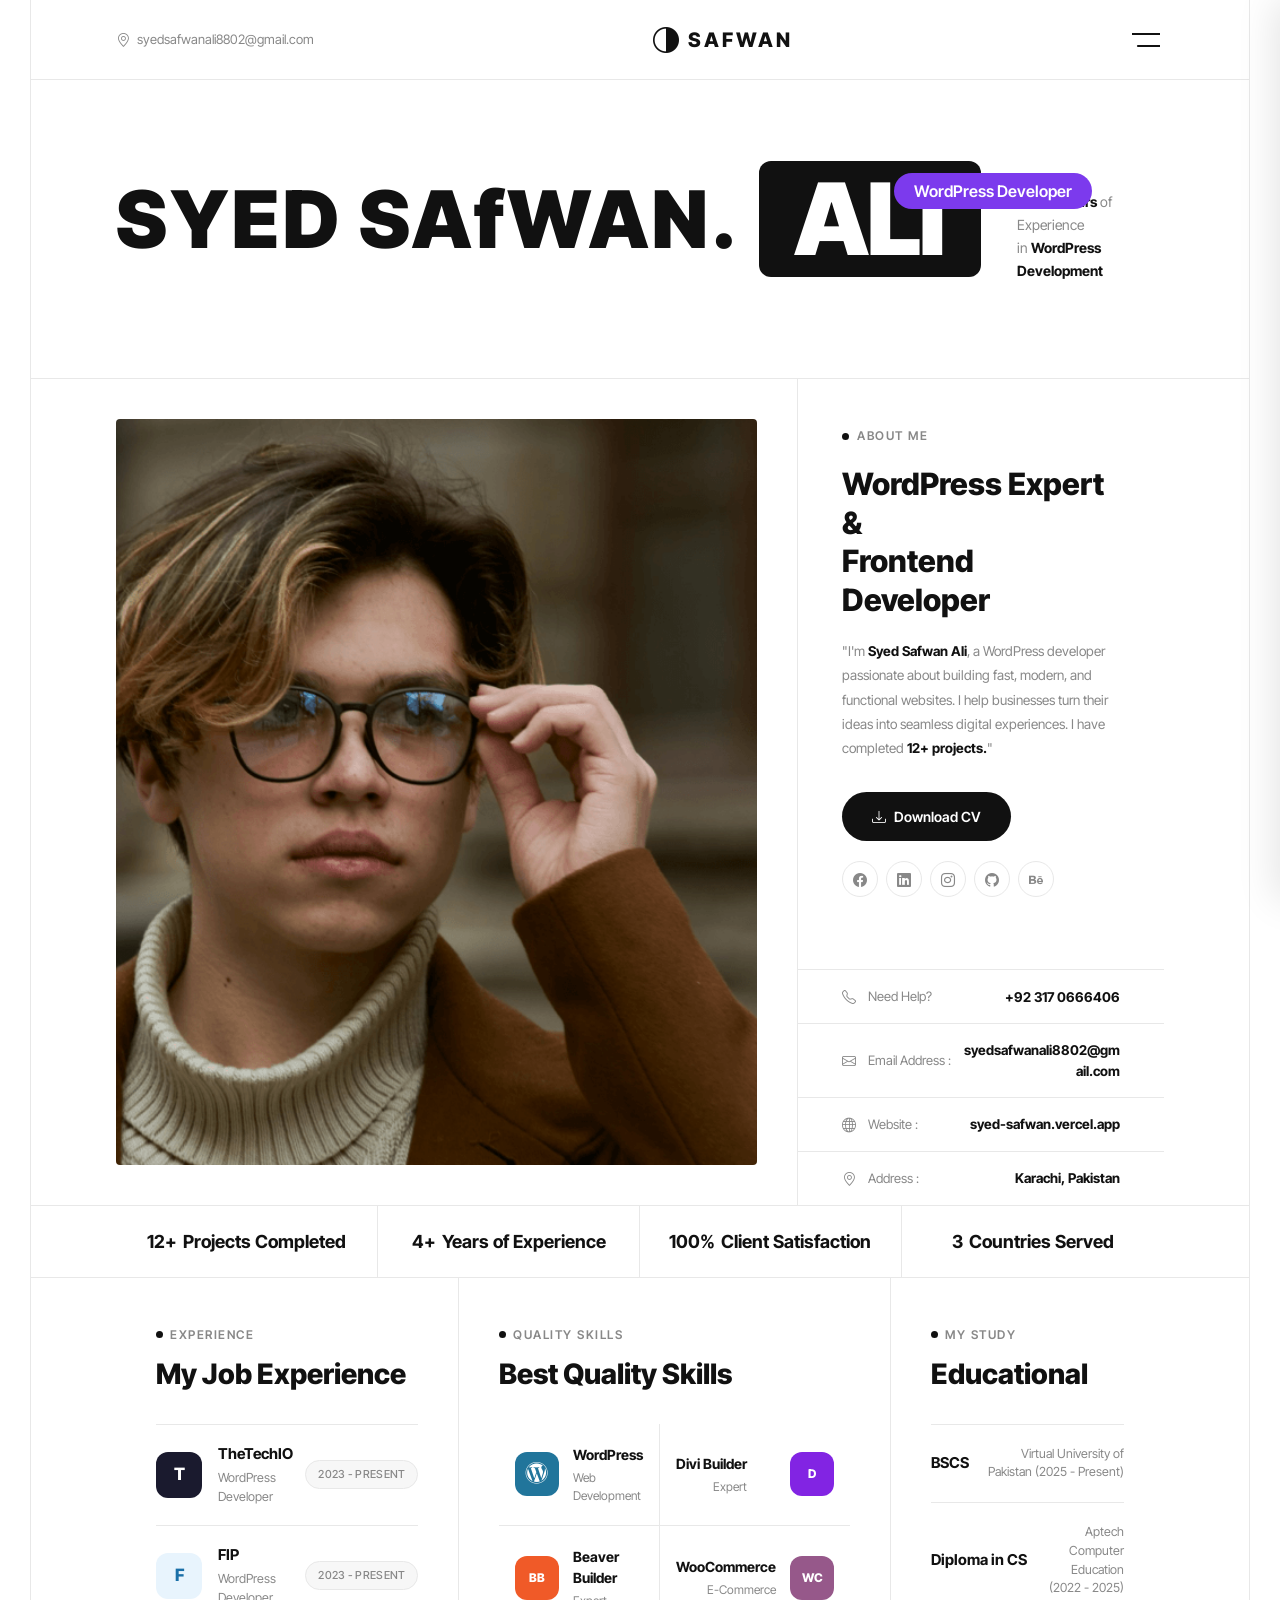
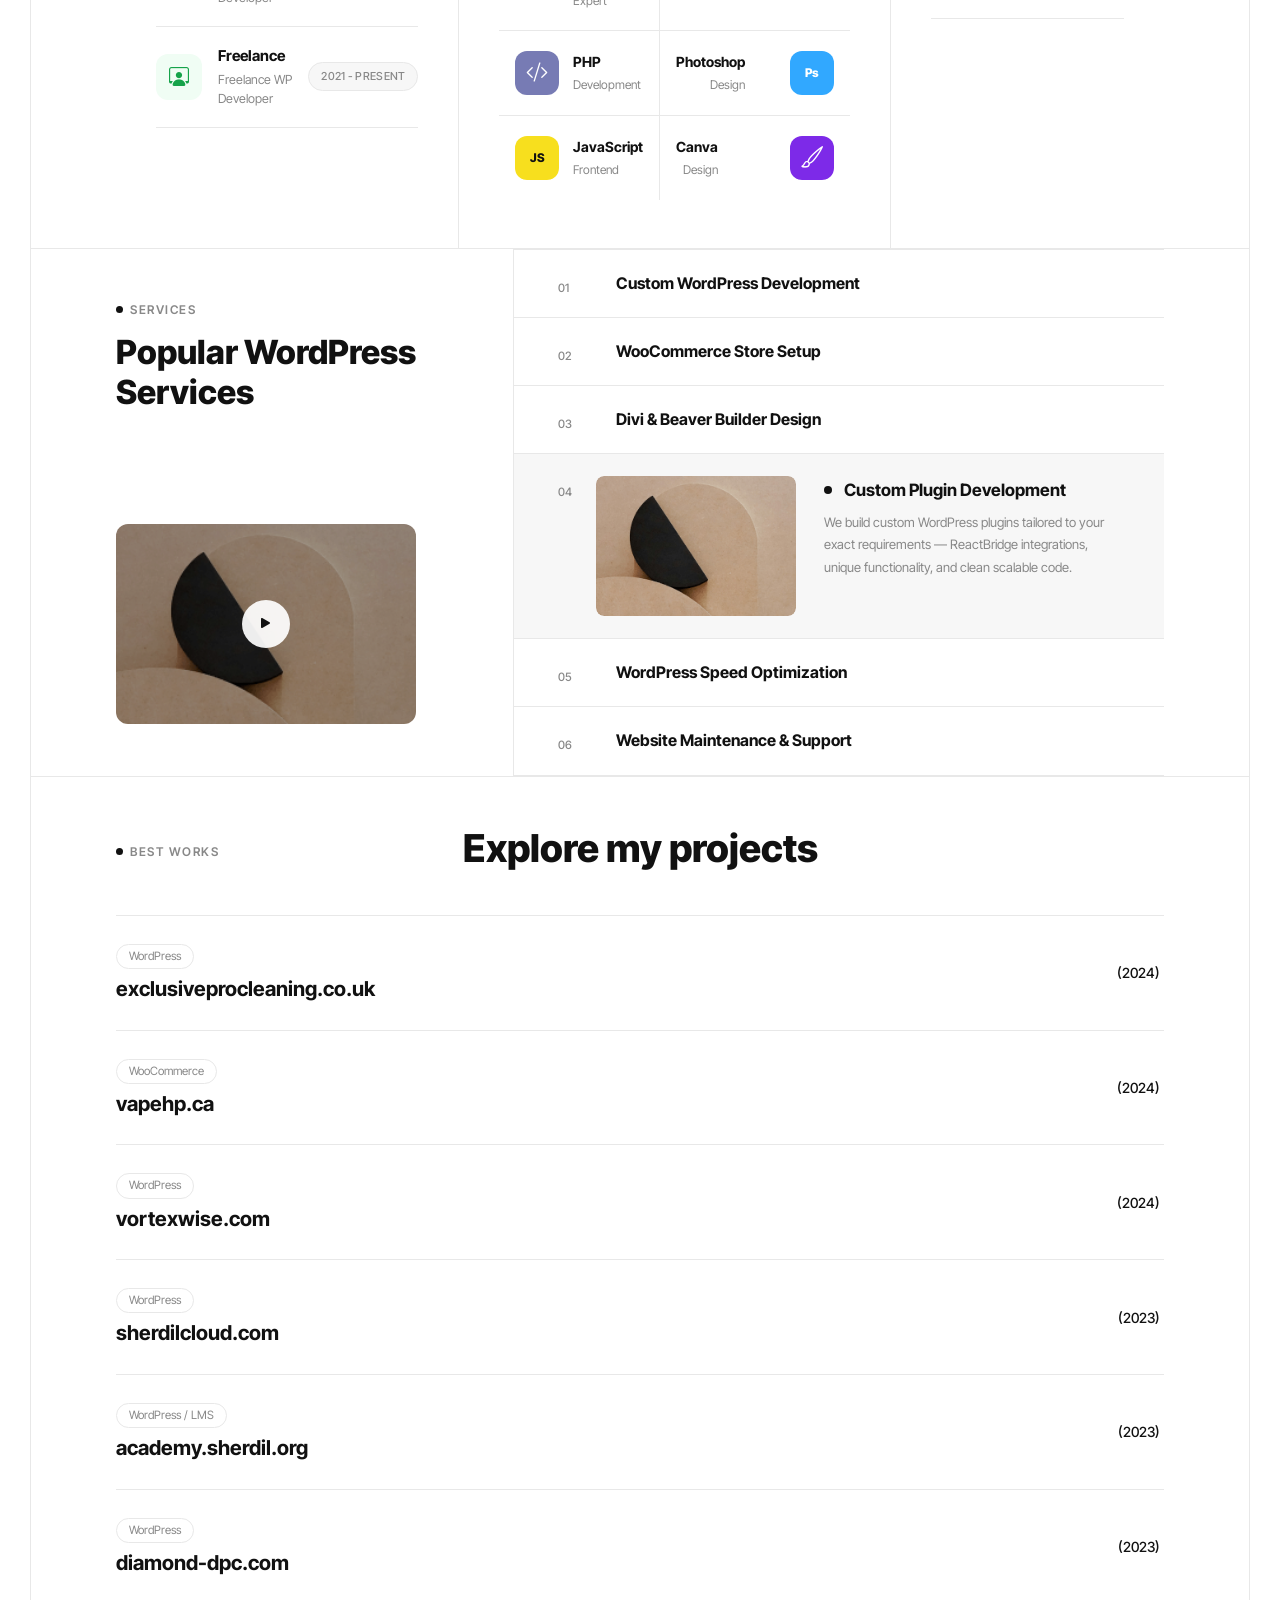
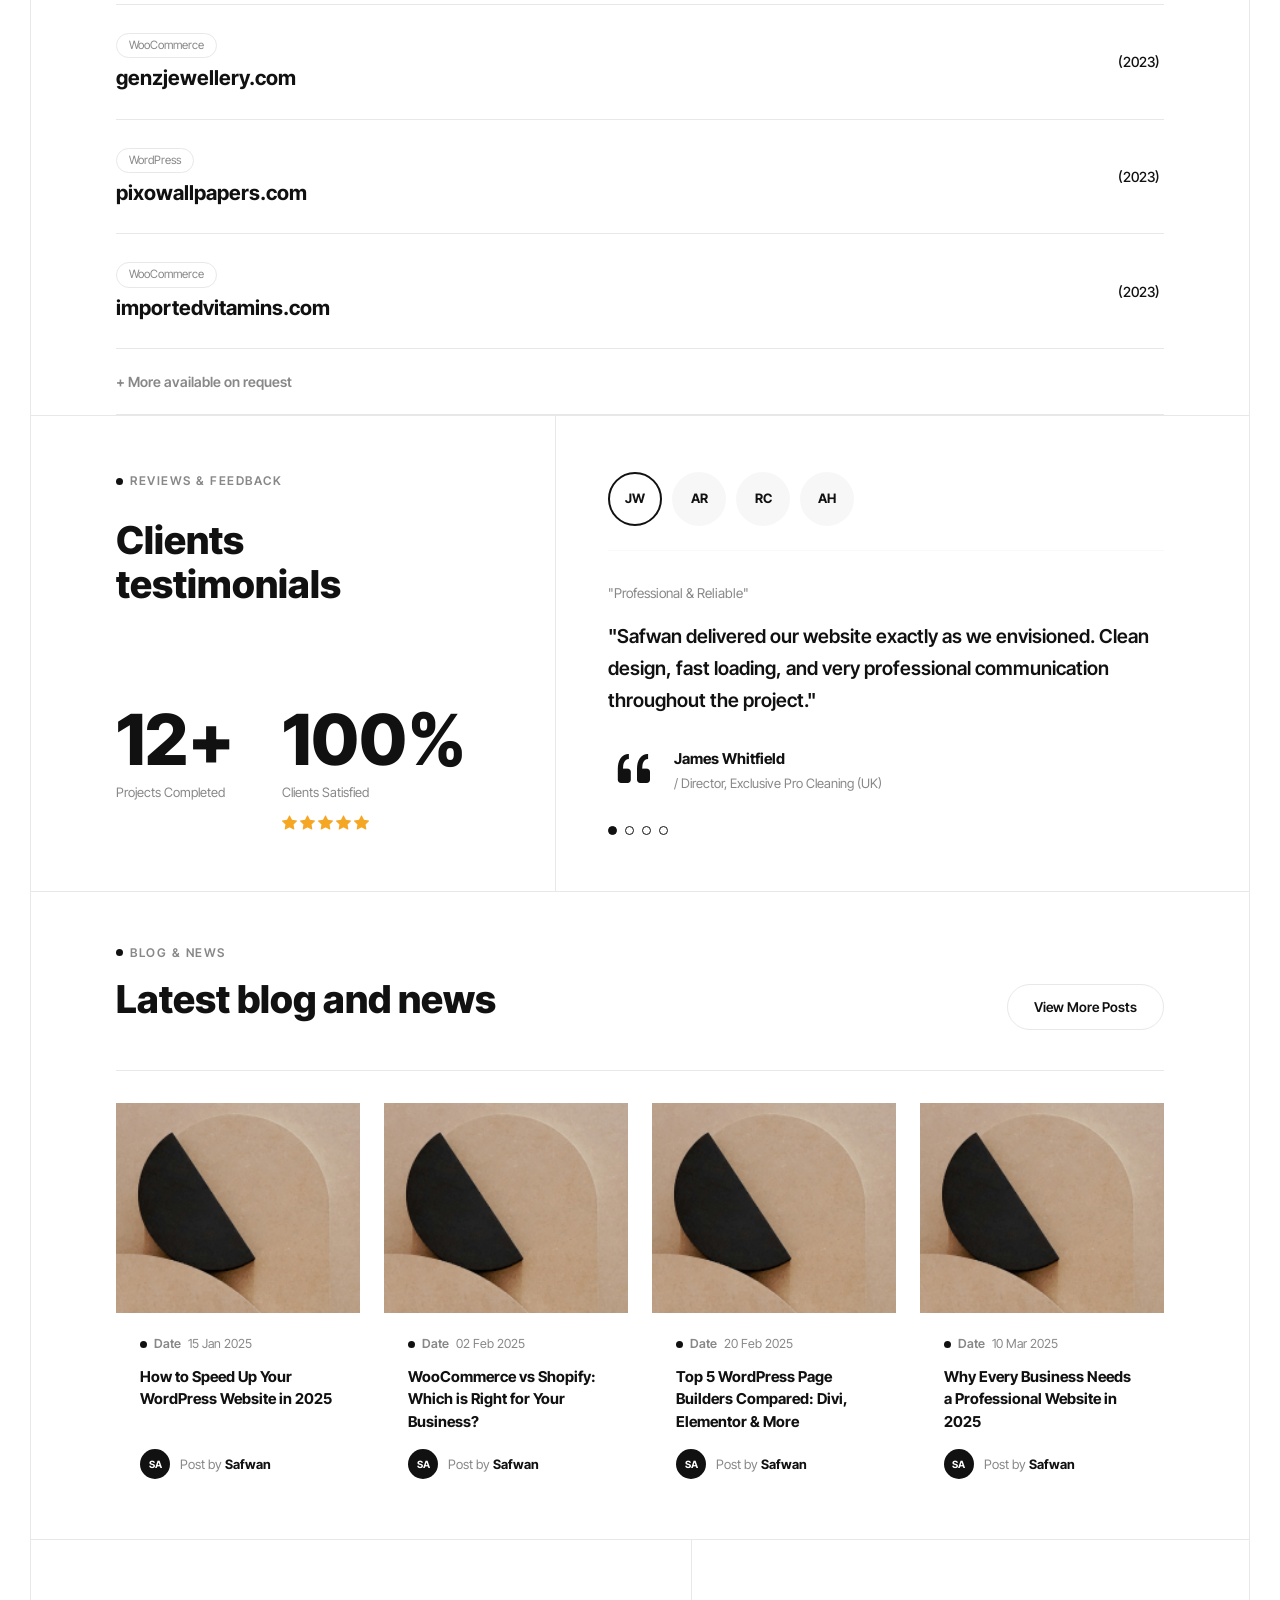
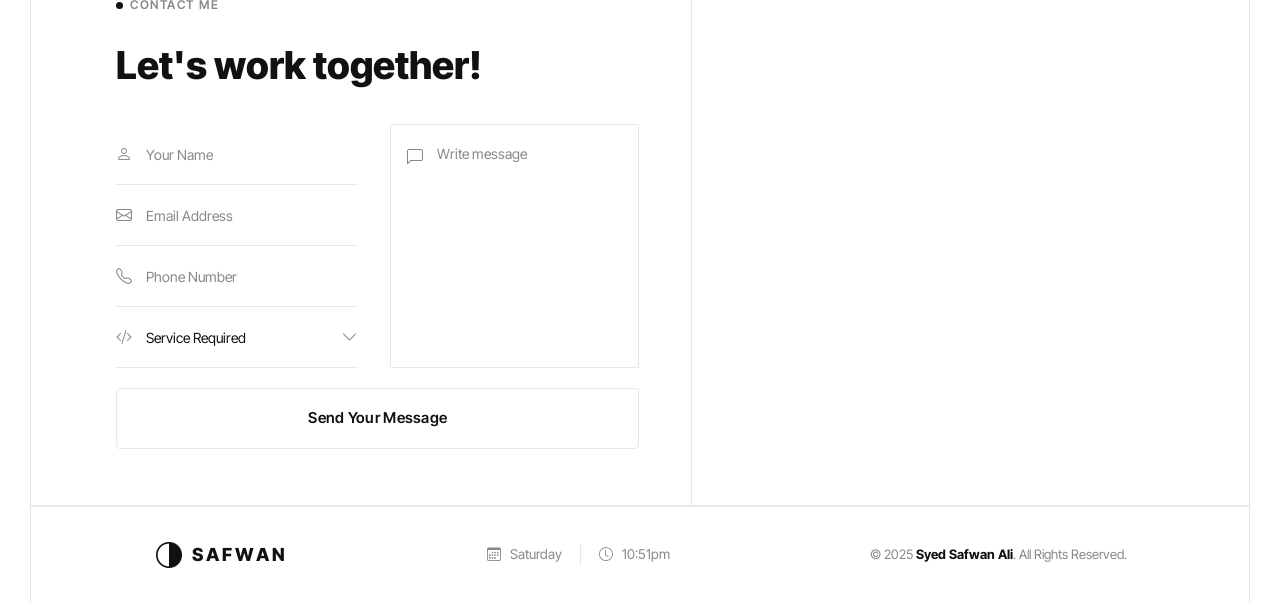
==== commit 2f89a4f3: "Add work page, update hero style, link nav Work item - New work.html: minimal page-hero + full proje" ====
--- a/index.html
+++ b/index.html
@@ -71,11 +71,11 @@
         <span class="nav-plus">+</span>
       </div>
       <div class="nav-item">
-        <span class="nav-label"><i class="bi bi-person"></i> About</span>
+        <a href="about.html" class="nav-label"><i class="bi bi-person"></i> About</a>
         <span class="nav-plus">+</span>
       </div>
       <div class="nav-item">
-        <span class="nav-label"><i class="bi bi-briefcase"></i> Work</span>
+        <a href="work.html" class="nav-label"><i class="bi bi-briefcase"></i> Work</a>
         <span class="nav-plus">+</span>
       </div>
       <div class="nav-item">
--- a/css/style.css
+++ b/css/style.css
@@ -2146,3 +2146,729 @@
   .footer-logo           { font-size: 13px; }
   .footer-copy           { font-size: 11px; }
 }
+
+
+/* ============================================================
+   PAGE HERO  —  shared by About, Work, etc.
+============================================================ */
+
+.page-hero {
+  padding: 90px 0 80px;
+}
+
+.page-hero-badge {
+  display: inline-block;
+  border: 1.5px solid var(--border);
+  border-radius: 50px;
+  padding: 6px 20px;
+  font-size: 0.8rem;
+  font-weight: 600;
+  letter-spacing: 0.06em;
+  color: var(--black);
+  margin-bottom: 36px;
+}
+
+.page-hero-title {
+  font-size: clamp(2.8rem, 7vw, 6.5rem);
+  font-weight: 900;
+  line-height: 1.05;
+  letter-spacing: -0.03em;
+  color: var(--black);
+  margin: 0;
+}
+
+.page-hero-boxed {
+  display: inline-block;
+  border: 4px solid var(--black);
+  border-radius: 80px;
+  padding: 0 36px;
+  line-height: 1.1;
+}
+
+@media (max-width: 768px) {
+  .page-hero          { padding: 60px 0 50px; }
+  .page-hero-title    { font-size: clamp(2.2rem, 10vw, 4rem); }
+  .page-hero-boxed    { padding: 0 20px; }
+}
+
+
+/* ============================================================
+   ABOUT PAGE
+============================================================ */
+
+/* ── Hero ── */
+.about-hero {
+  padding: 100px 0 80px;
+  position: relative;
+}
+
+.about-hero-eyebrow {
+  display: flex;
+  align-items: center;
+  gap: 10px;
+  font-size: 0.78rem;
+  font-weight: 600;
+  letter-spacing: 0.12em;
+  color: var(--text-muted);
+  text-transform: uppercase;
+  margin-bottom: 28px;
+}
+
+.about-hero-eyebrow .dot {
+  width: 7px;
+  height: 7px;
+  border-radius: 50%;
+  background: var(--black);
+  display: inline-block;
+}
+
+.about-hero-headline {
+  font-size: clamp(2.2rem, 5vw, 5rem);
+  font-weight: 900;
+  line-height: 1;
+  letter-spacing: -0.02em;
+  text-transform: uppercase;
+  margin: 0;
+}
+
+.about-hero-headline .line2 {
+  display: flex;
+  align-items: center;
+  gap: 18px;
+  flex-wrap: wrap;
+}
+
+.about-hero-headline .boxed {
+  display: inline-block;
+  border: 3px solid var(--black);
+  border-radius: 60px;
+  padding: 0 32px;
+  line-height: 1.05;
+}
+
+.about-hero-desc {
+  max-width: 480px;
+  margin-top: 48px;
+  margin-left: auto;
+  font-size: 1rem;
+  line-height: 1.75;
+  color: #444;
+}
+
+/* ── Full-width image ── */
+.fullwidth-img-wrap {
+  width: 100%;
+  height: 70vh;
+  overflow: hidden;
+}
+
+.fullwidth-img-wrap img {
+  width: 100%;
+  height: 100%;
+  object-fit: cover;
+  object-position: center top;
+  display: block;
+}
+
+/* ── Who I Am ── */
+.wiam-section {
+  padding: 90px 0 80px;
+  display: grid;
+  grid-template-columns: 1fr 1fr;
+  gap: 0;
+  align-items: start;
+}
+
+.wiam-left {
+  padding-right: 60px;
+  border-right: 1px solid var(--border);
+}
+
+.wiam-label {
+  display: flex;
+  align-items: center;
+  gap: 10px;
+  font-size: 0.75rem;
+  font-weight: 700;
+  letter-spacing: 0.14em;
+  text-transform: uppercase;
+  color: var(--text-muted);
+  margin-bottom: 36px;
+}
+
+.wiam-label .wiam-dot {
+  width: 7px;
+  height: 7px;
+  border-radius: 50%;
+  background: var(--black);
+  display: inline-block;
+}
+
+.wiam-headline {
+  font-size: clamp(1.85rem, 2.8vw, 2.55rem);
+  font-weight: 800;
+  line-height: 1.22;
+  letter-spacing: -0.025em;
+  color: var(--black);
+  margin: 0;
+}
+
+.wiam-right {
+  padding-left: 70px;
+  padding-top: 60px;
+  display: flex;
+  flex-direction: column;
+  justify-content: center;
+}
+
+.wiam-bullet {
+  width: 9px;
+  height: 9px;
+  border-radius: 50%;
+  background: var(--black);
+  display: block;
+  margin-bottom: 24px;
+}
+
+.wiam-para {
+  font-size: 0.97rem;
+  line-height: 1.85;
+  color: #555;
+  margin: 0 0 40px;
+}
+
+.btn-hire-now {
+  display: inline-flex;
+  align-items: center;
+  gap: 8px;
+  background: transparent;
+  color: var(--black);
+  border: 1.5px solid var(--black);
+  border-radius: 50px;
+  padding: 14px 36px;
+  font-size: 0.9rem;
+  font-weight: 600;
+  letter-spacing: 0.02em;
+  cursor: pointer;
+  transition: all var(--transition);
+  text-decoration: none;
+  align-self: flex-start;
+}
+
+.btn-hire-now:hover {
+  background: var(--black);
+  color: var(--white);
+}
+
+/* ── Info grid ── */
+.about-info-grid {
+  display: grid;
+  grid-template-columns: 1fr 1fr;
+  gap: 0;
+  border: 1px solid var(--border);
+  border-radius: 4px;
+  overflow: hidden;
+}
+
+.about-info-cell {
+  padding: 18px 22px;
+  border-bottom: 1px solid var(--border);
+  border-right: 1px solid var(--border);
+}
+
+.about-info-cell:nth-child(even)      { border-right: none; }
+.about-info-cell:nth-last-child(-n+2) { border-bottom: none; }
+
+.about-info-cell .cell-label {
+  font-size: 0.72rem;
+  font-weight: 600;
+  letter-spacing: 0.1em;
+  text-transform: uppercase;
+  color: var(--text-muted);
+  margin-bottom: 4px;
+}
+
+.about-info-cell .cell-value {
+  font-size: 0.92rem;
+  font-weight: 600;
+  color: var(--black);
+}
+
+/* ── Buttons ── */
+.about-page-actions {
+  display: flex;
+  align-items: center;
+  gap: 16px;
+  flex-wrap: wrap;
+}
+
+.btn-hire {
+  display: inline-flex;
+  align-items: center;
+  gap: 8px;
+  background: var(--black);
+  color: var(--white);
+  border: none;
+  border-radius: 50px;
+  padding: 14px 32px;
+  font-size: 0.88rem;
+  font-weight: 700;
+  letter-spacing: 0.04em;
+  cursor: pointer;
+  transition: background var(--transition);
+  text-decoration: none;
+}
+
+.btn-hire:hover { background: var(--purple); color: var(--white); }
+
+.btn-cv-outline {
+  display: inline-flex;
+  align-items: center;
+  gap: 8px;
+  background: transparent;
+  color: var(--black);
+  border: 2px solid var(--black);
+  border-radius: 50px;
+  padding: 12px 28px;
+  font-size: 0.88rem;
+  font-weight: 700;
+  letter-spacing: 0.04em;
+  cursor: pointer;
+  transition: all var(--transition);
+  text-decoration: none;
+}
+
+.btn-cv-outline:hover { background: var(--black); color: var(--white); }
+
+/* ── Skills ── */
+.skills-section { padding: 70px 0; }
+
+.skills-section-header {
+  display: flex;
+  align-items: flex-end;
+  justify-content: space-between;
+  margin-bottom: 48px;
+  gap: 20px;
+  flex-wrap: wrap;
+}
+
+.skills-section-title {
+  font-size: clamp(1.6rem, 2.5vw, 2.2rem);
+  font-weight: 800;
+  letter-spacing: -0.02em;
+}
+
+.skills-bars {
+  display: flex;
+  flex-direction: column;
+  gap: 22px;
+}
+
+.skill-bar-top {
+  display: flex;
+  justify-content: space-between;
+  font-size: 0.85rem;
+  font-weight: 700;
+  margin-bottom: 8px;
+}
+
+.skill-bar-track {
+  height: 6px;
+  background: var(--border);
+  border-radius: 10px;
+  overflow: hidden;
+}
+
+.skill-bar-fill {
+  height: 100%;
+  background: var(--black);
+  border-radius: 10px;
+  transition: width 1.2s cubic-bezier(0.4, 0, 0.2, 1);
+}
+
+/* ── Experience / Education shared wrapper ── */
+.exp-timeline        { padding: 70px 0; }
+.exp-timeline-header { margin-bottom: 48px; }
+
+/* ── Experience cards ── */
+.exp-cards-grid {
+  display: grid;
+  grid-template-columns: repeat(3, 1fr);
+  gap: 1px;
+  background: var(--border);
+  border: 1px solid var(--border);
+  border-radius: 8px;
+  overflow: hidden;
+}
+
+.exp-card {
+  background: var(--white);
+  padding: 32px 28px;
+  display: flex;
+  flex-direction: column;
+  transition: background var(--transition);
+}
+
+.exp-card:hover { background: var(--gray-light); }
+
+.exp-card-top {
+  display: flex;
+  align-items: center;
+  justify-content: space-between;
+  margin-bottom: 28px;
+}
+
+.exp-card-logo {
+  width: 48px;
+  height: 48px;
+  border-radius: 10px;
+  border: 1px solid var(--border);
+  display: flex;
+  align-items: center;
+  justify-content: center;
+  font-size: 1.1rem;
+  font-weight: 900;
+  background: var(--black);
+  color: var(--white);
+}
+
+.exp-card-logo.light {
+  background: var(--gray-light);
+  color: var(--black);
+}
+
+.exp-card-badge {
+  font-size: 0.68rem;
+  font-weight: 700;
+  letter-spacing: 0.1em;
+  text-transform: uppercase;
+  color: var(--text-muted);
+  border: 1px solid var(--border);
+  border-radius: 20px;
+  padding: 4px 12px;
+}
+
+.exp-card-meta {
+  display: flex;
+  gap: 14px;
+  margin-bottom: 14px;
+}
+
+.exp-card-date,
+.exp-card-location {
+  font-size: 0.72rem;
+  color: var(--text-muted);
+  font-weight: 600;
+  display: flex;
+  align-items: center;
+  gap: 5px;
+}
+
+.exp-card-company {
+  font-size: 1.1rem;
+  font-weight: 800;
+  margin: 0 0 4px;
+}
+
+.exp-card-role {
+  font-size: 0.8rem;
+  color: var(--text-muted);
+  font-weight: 600;
+  margin: 0 0 16px;
+}
+
+.exp-card-desc {
+  font-size: 0.86rem;
+  line-height: 1.75;
+  color: #555;
+  margin: 0 0 20px;
+  flex: 1;
+}
+
+.exp-card-tags {
+  display: flex;
+  flex-wrap: wrap;
+  gap: 7px;
+  padding-top: 20px;
+  border-top: 1px solid var(--border);
+}
+
+.exp-card-tags span {
+  border: 1px solid var(--border);
+  border-radius: 4px;
+  padding: 3px 10px;
+  font-size: 0.7rem;
+  font-weight: 600;
+  color: var(--black);
+  letter-spacing: 0.03em;
+}
+
+/* ── Education cards ── */
+.edu-cards-grid {
+  display: grid;
+  grid-template-columns: repeat(2, 1fr);
+  gap: 1px;
+  background: var(--border);
+  border: 1px solid var(--border);
+  border-radius: 8px;
+  overflow: hidden;
+}
+
+.edu-card {
+  background: var(--white);
+  padding: 36px 32px;
+  display: flex;
+  flex-direction: column;
+  transition: background var(--transition);
+}
+
+.edu-card:hover { background: var(--gray-light); }
+
+.edu-card-icon-wrap {
+  width: 52px;
+  height: 52px;
+  border-radius: 10px;
+  border: 1px solid var(--border);
+  display: flex;
+  align-items: center;
+  justify-content: center;
+  font-size: 1.4rem;
+  color: var(--black);
+  background: var(--gray-light);
+  margin-bottom: 24px;
+}
+
+.edu-card-body { flex: 1; }
+
+.edu-card-badge {
+  display: inline-block;
+  background: var(--black);
+  color: var(--white);
+  border-radius: 4px;
+  padding: 3px 10px;
+  font-size: 0.68rem;
+  font-weight: 700;
+  letter-spacing: 0.08em;
+  text-transform: uppercase;
+  margin-bottom: 14px;
+}
+
+.edu-card-badge--done {
+  background: var(--gray-light);
+  color: var(--black);
+  border: 1px solid var(--border);
+}
+
+.edu-card-school {
+  font-size: 1.05rem;
+  font-weight: 800;
+  margin: 0 0 6px;
+}
+
+.edu-card-degree {
+  font-size: 0.85rem;
+  color: var(--text-muted);
+  font-weight: 600;
+  margin: 0 0 10px;
+}
+
+.edu-card-date {
+  font-size: 0.75rem;
+  color: var(--text-muted);
+  display: flex;
+  align-items: center;
+  gap: 6px;
+  margin: 0 0 10px;
+}
+
+.edu-card-desc {
+  font-size: 0.85rem;
+  line-height: 1.65;
+  color: #666;
+  margin: 0;
+}
+
+/* ── Core Values ── */
+.cv-section { padding: 80px 0; }
+
+.cv-header {
+  display: grid;
+  grid-template-columns: 1fr 1.6fr;
+  gap: 60px;
+  align-items: end;
+  margin-bottom: 56px;
+}
+
+.cv-heading {
+  font-size: clamp(1.8rem, 3vw, 2.8rem);
+  font-weight: 800;
+  line-height: 1.2;
+  letter-spacing: -0.025em;
+  margin: 14px 0 0;
+}
+
+.cv-cards {
+  display: grid;
+  grid-template-columns: repeat(3, 1fr);
+  gap: 1px;
+  background: var(--border);
+  border: 1px solid var(--border);
+  border-radius: 8px;
+  overflow: hidden;
+}
+
+.cv-card {
+  background: var(--white);
+  padding: 40px 32px;
+  display: flex;
+  flex-direction: column;
+  transition: background var(--transition);
+  min-height: 320px;
+}
+
+.cv-card:hover { background: var(--gray-light); }
+
+.cv-card-num {
+  font-size: 0.75rem;
+  font-weight: 700;
+  letter-spacing: 0.12em;
+  color: var(--text-muted);
+  margin-bottom: 20px;
+}
+
+.cv-card-title {
+  font-size: 1.15rem;
+  font-weight: 800;
+  line-height: 1.3;
+  letter-spacing: -0.01em;
+  margin-bottom: auto;
+  padding-bottom: 40px;
+}
+
+.cv-card-desc {
+  font-size: 0.85rem;
+  line-height: 1.75;
+  color: #666;
+  margin: 0;
+  padding-top: 24px;
+  border-top: 1px solid var(--border);
+}
+
+/* ── FAQ ── */
+.faq-section { padding: 80px 0; }
+.faq-header  { margin-bottom: 52px; }
+
+.faq-heading {
+  font-size: clamp(1.8rem, 3vw, 2.6rem);
+  font-weight: 800;
+  letter-spacing: -0.025em;
+  margin: 10px 0 12px;
+}
+
+.faq-subtext {
+  font-size: 0.92rem;
+  color: var(--text-muted);
+  max-width: 680px;
+  line-height: 1.65;
+}
+
+.faq-body {
+  display: grid;
+  grid-template-columns: 1fr 1.4fr;
+  gap: 70px;
+  align-items: start;
+}
+
+.faq-img {
+  position: sticky;
+  top: 90px;
+  border-radius: 8px;
+  overflow: hidden;
+  aspect-ratio: 3/4;
+}
+
+.faq-img img {
+  width: 100%;
+  height: 100%;
+  object-fit: cover;
+  display: block;
+}
+
+.faq-list { display: flex; flex-direction: column; }
+
+.faq-item { border-bottom: 1px solid var(--border); }
+
+.faq-question {
+  width: 100%;
+  background: none;
+  border: none;
+  padding: 22px 0;
+  display: flex;
+  align-items: center;
+  justify-content: space-between;
+  gap: 16px;
+  cursor: pointer;
+  text-align: left;
+  font-family: inherit;
+  font-size: 0.97rem;
+  font-weight: 700;
+  color: var(--black);
+  transition: color var(--transition);
+}
+
+.faq-question:hover { color: var(--purple); }
+
+.faq-icon {
+  flex-shrink: 0;
+  width: 28px;
+  height: 28px;
+  border-radius: 50%;
+  border: 1.5px solid var(--border);
+  display: flex;
+  align-items: center;
+  justify-content: center;
+  font-size: 1rem;
+  font-weight: 400;
+  transition: all var(--transition);
+  color: var(--black);
+}
+
+.faq-item.open .faq-icon {
+  background: var(--black);
+  color: var(--white);
+  border-color: var(--black);
+  transform: rotate(45deg);
+}
+
+.faq-answer {
+  display: none;
+  padding: 0 0 20px;
+  font-size: 0.88rem;
+  line-height: 1.8;
+  color: #666;
+}
+
+.faq-item.open .faq-answer { display: block; }
+
+/* ── About page — responsive ── */
+@media (max-width: 900px) {
+  .about-hero-desc           { margin-left: 0; }
+  .about-hero-headline       { font-size: clamp(2rem, 8vw, 4rem); }
+  .wiam-section              { grid-template-columns: 1fr; }
+  .wiam-left                 { border-right: none; border-bottom: 1px solid var(--border); padding-right: 0; padding-bottom: 48px; }
+  .wiam-right                { padding-left: 0; padding-top: 40px; }
+  .skills-section-header     { flex-direction: column; align-items: flex-start; }
+  .exp-cards-grid            { grid-template-columns: 1fr; }
+  .edu-cards-grid            { grid-template-columns: 1fr; }
+  .cv-header                 { grid-template-columns: 1fr; gap: 20px; }
+  .cv-cards                  { grid-template-columns: 1fr; }
+  .faq-body                  { grid-template-columns: 1fr; }
+  .faq-img                   { position: static; aspect-ratio: 16/9; }
+}
+
+@media (max-width: 600px) {
+  .about-info-grid                        { grid-template-columns: 1fr; }
+  .about-info-cell:nth-child(even)        { border-right: none; }
+  .about-info-cell:nth-last-child(-n+2)   { border-bottom: 1px solid var(--border); }
+  .about-info-cell:last-child             { border-bottom: none; }
+}
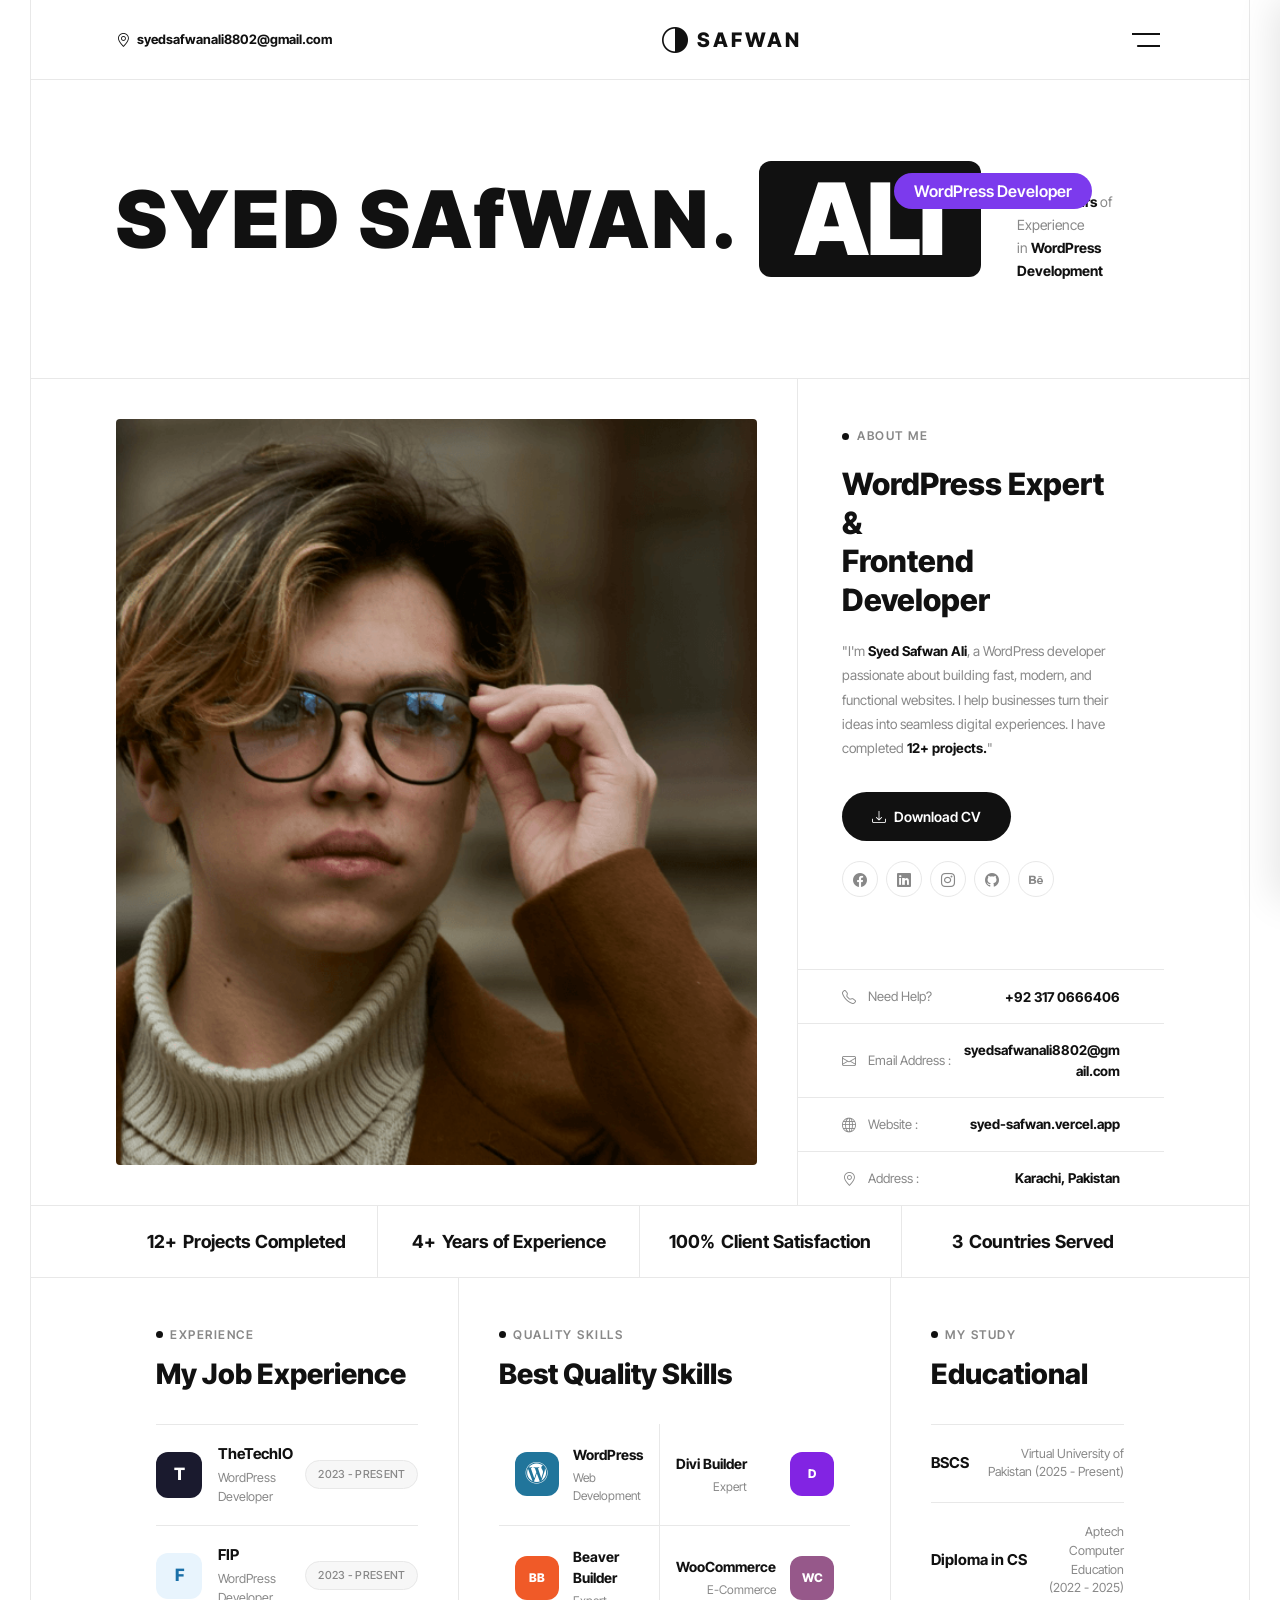
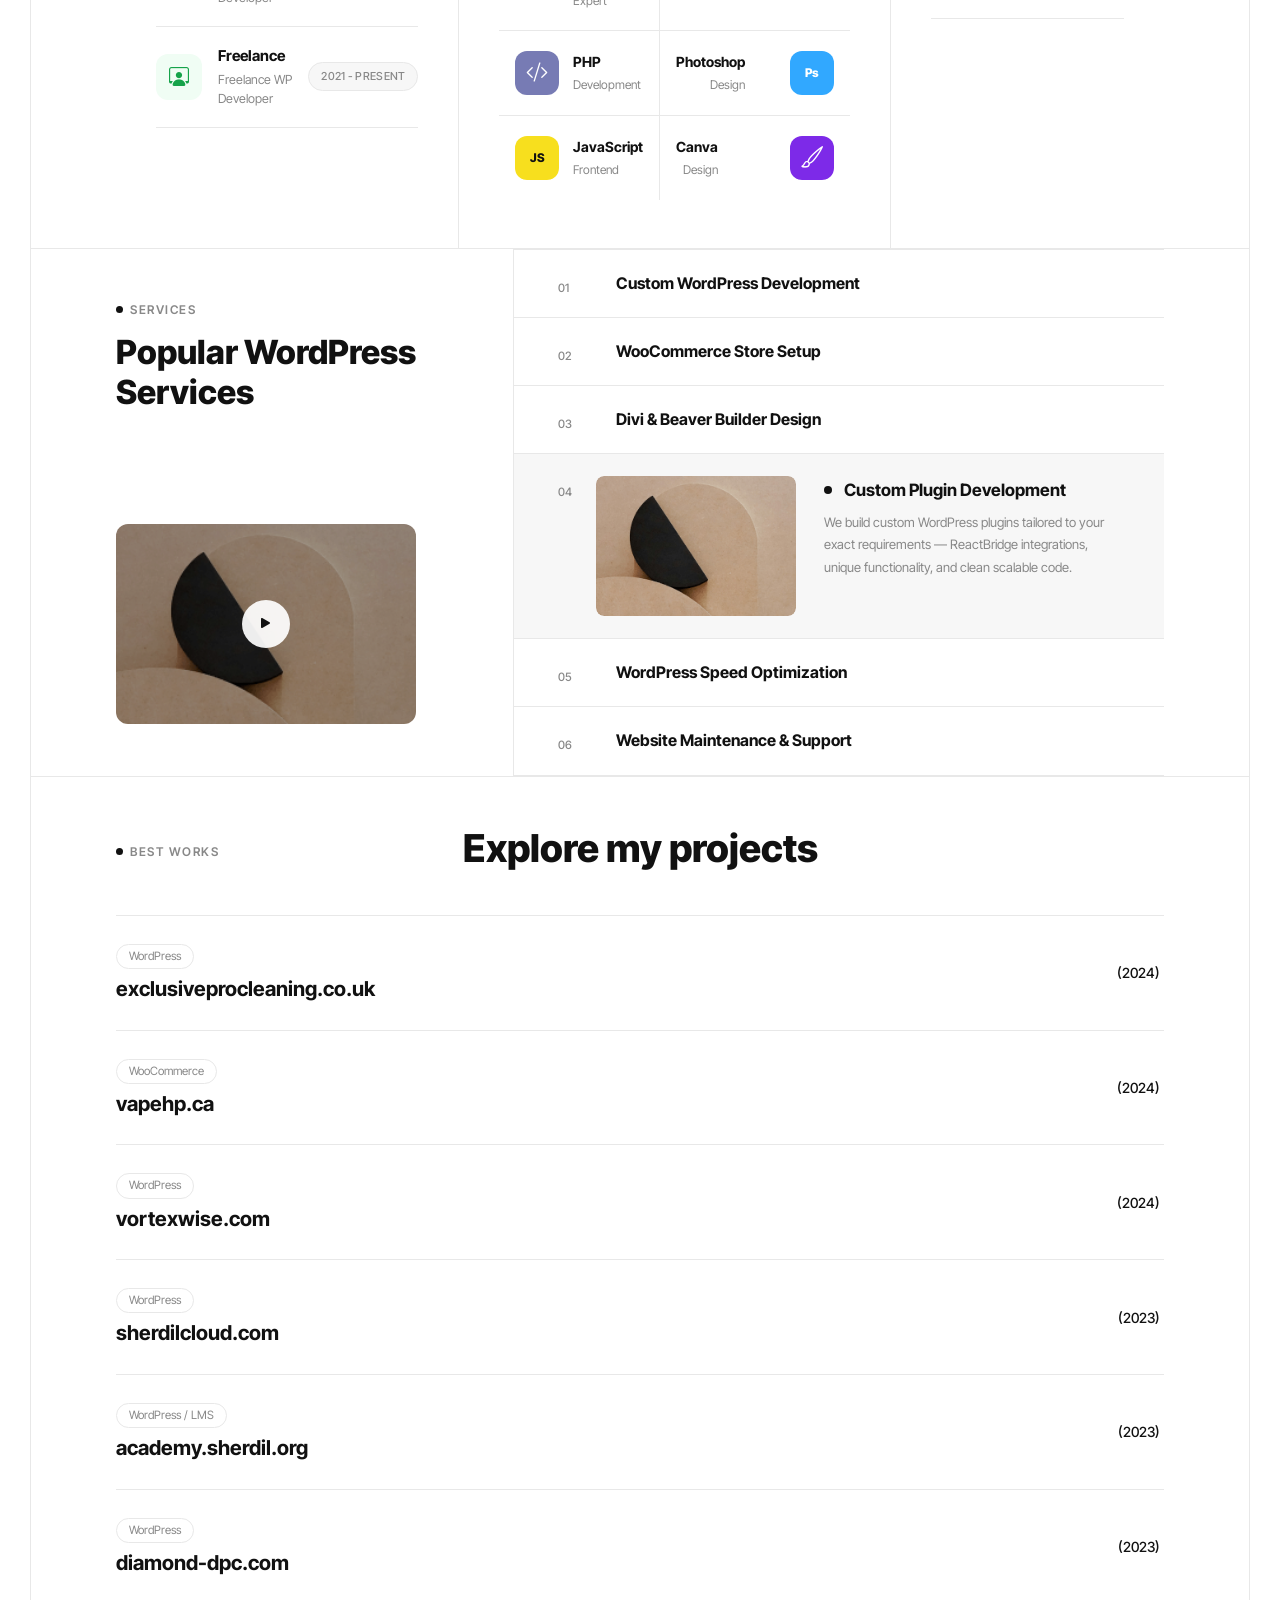
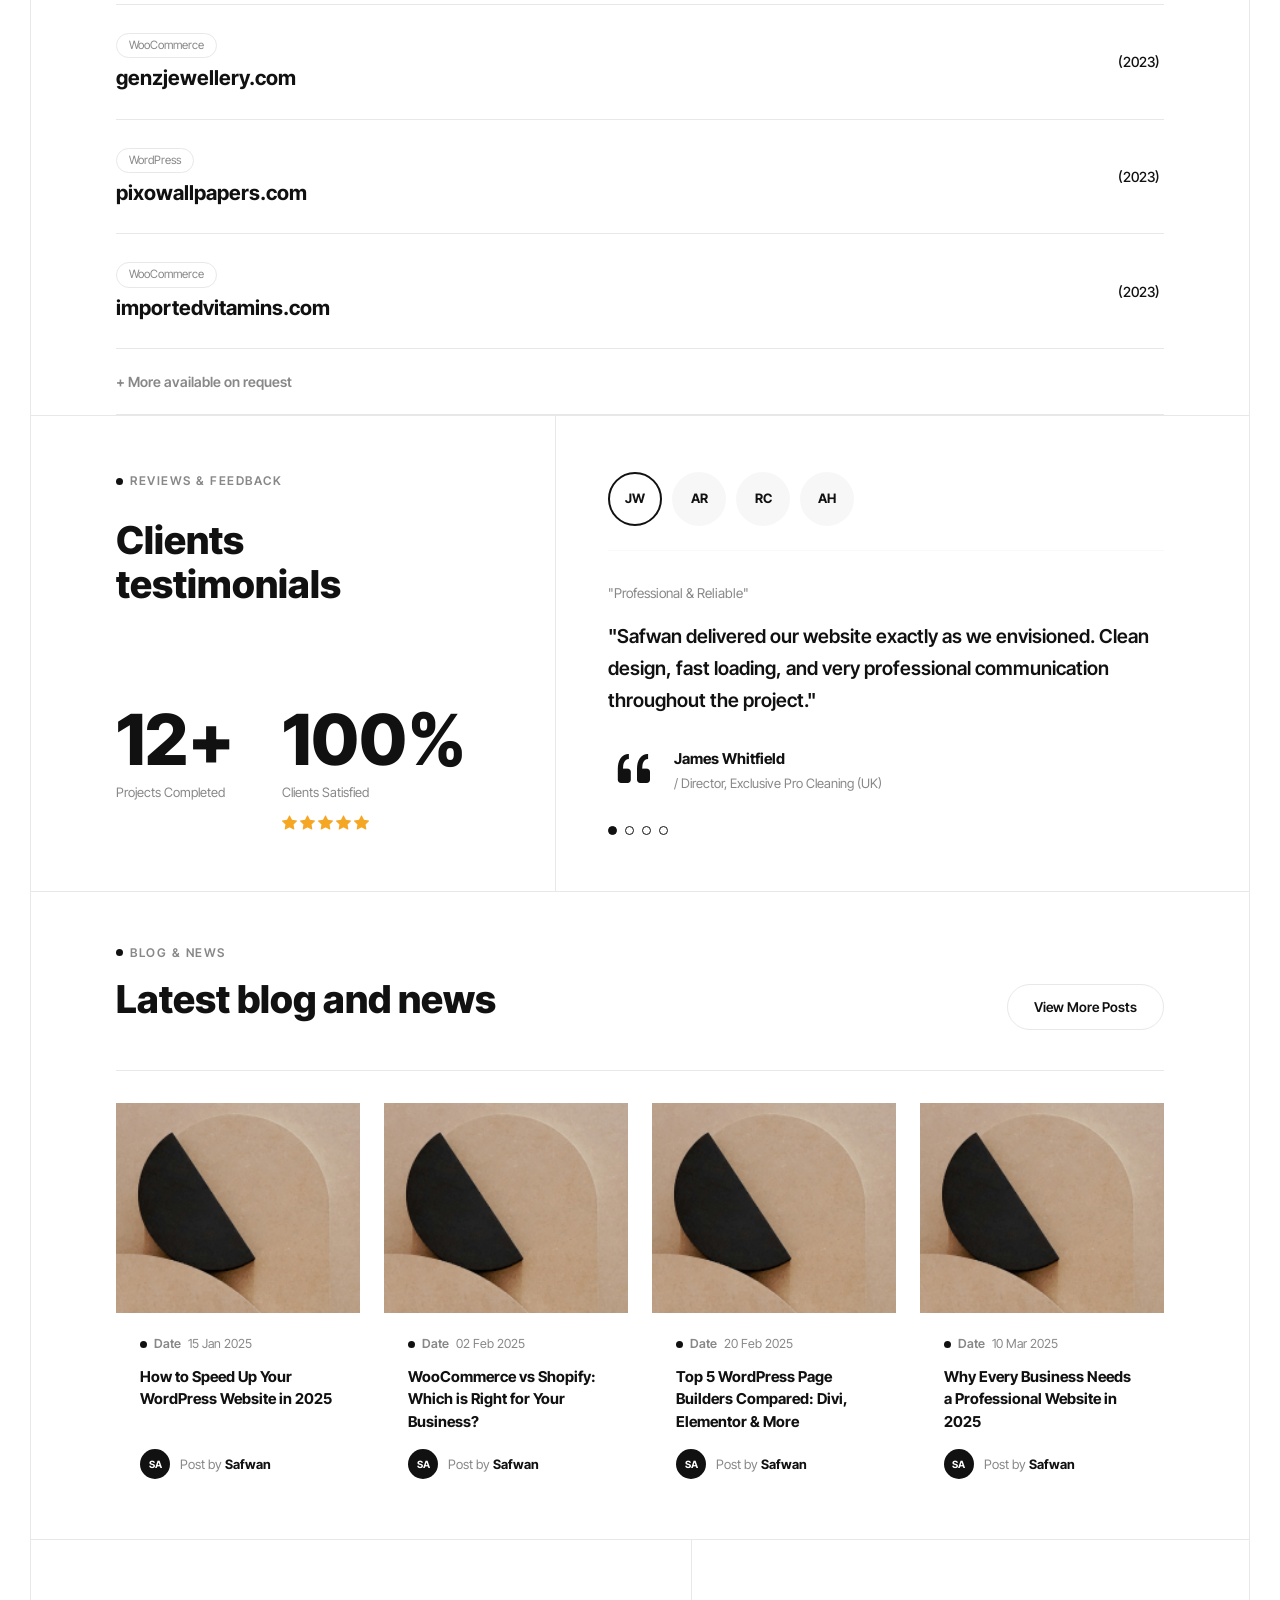
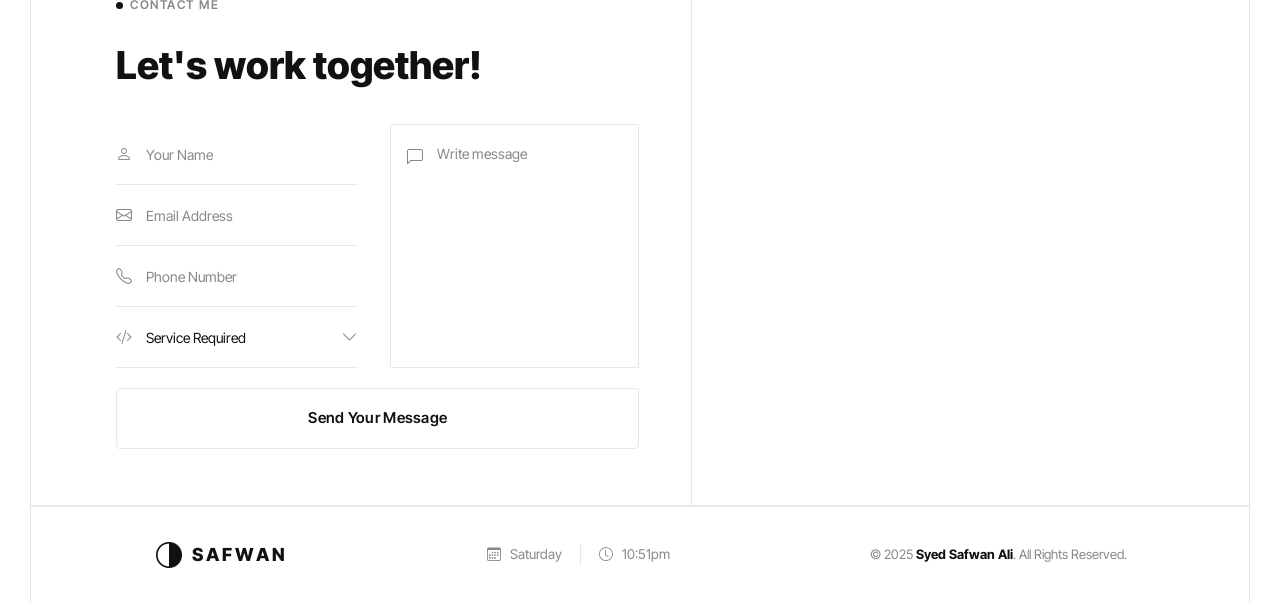
==== commit 897c5972: "Add Services, Contact, Blogs pages; fix all nav links - New pages: services.html, service-detail.htm" ====
--- a/index.html
+++ b/index.html
@@ -30,7 +30,7 @@
         syedsafwanali8802@gmail.com
       </a>
 
-      <a href="#" class="header-logo">
+      <a href="index.html" class="header-logo">
         <i class="bi bi-circle-half"></i>
         SAFWAN
       </a>
@@ -56,7 +56,7 @@
   <aside class="sidebar" id="sidebar">
 
     <div class="sidebar-top">
-      <a href="#" class="sidebar-logo">
+      <a href="index.html" class="sidebar-logo">
         <i class="bi bi-circle-half"></i>
         SAFWAN
       </a>
@@ -66,8 +66,8 @@
     </div>
 
     <nav class="sidebar-nav">
-      <div class="nav-item">
-        <span class="nav-label"><i class="bi bi-house"></i> Home</span>
+      <div class="nav-item active">
+        <a href="index.html" class="nav-label"><i class="bi bi-house"></i> Home</a>
         <span class="nav-plus">+</span>
       </div>
       <div class="nav-item">
@@ -79,22 +79,22 @@
         <span class="nav-plus">+</span>
       </div>
       <div class="nav-item">
-        <span class="nav-label"><i class="bi bi-stars"></i> Services</span>
+        <a href="services.html" class="nav-label"><i class="bi bi-stars"></i> Services</a>
         <span class="nav-plus">+</span>
       </div>
       <div class="nav-item">
-        <span class="nav-label"><i class="bi bi-grid"></i> Pages</span>
+        <a href="blogs.html" class="nav-label"><i class="bi bi-pencil-square"></i> Blogs</a>
         <span class="nav-plus">+</span>
       </div>
       <div class="nav-item">
-        <span class="nav-label"><i class="bi bi-envelope"></i> Contact</span>
+        <a href="contact.html" class="nav-label"><i class="bi bi-envelope"></i> Contact</a>
       </div>
     </nav>
 
     <div class="sidebar-about">
       <h3>About Us</h3>
       <p>Passionate frontend developer crafting clean, modern, and responsive web experiences.</p>
-      <a href="#" class="btn-outline"><i class="bi bi-arrow-right"></i> Contact Us</a>
+      <a href="contact.html" class="btn-outline"><i class="bi bi-arrow-right"></i> Contact Us</a>
     </div>
 
     <div class="sidebar-contact">
@@ -453,7 +453,7 @@
       <!-- Project list -->
       <div class="works-list">
 
-        <div class="work-item">
+        <div class="work-item" onclick="location.href='project-detail.html?p=exclusiveprocleaning'">
           <div class="work-left">
             <span class="work-tag">WordPress</span>
             <h3 class="work-title">exclusiveprocleaning.co.uk</h3>
@@ -463,7 +463,7 @@
           <span class="work-year">(2024)</span>
         </div>
 
-        <div class="work-item">
+        <div class="work-item" onclick="location.href='project-detail.html?p=vapehp'">
           <div class="work-left">
             <span class="work-tag">WooCommerce</span>
             <h3 class="work-title">vapehp.ca</h3>
@@ -473,7 +473,7 @@
           <span class="work-year">(2024)</span>
         </div>
 
-        <div class="work-item">
+        <div class="work-item" onclick="location.href='project-detail.html?p=vortexwise'">
           <div class="work-left">
             <span class="work-tag">WordPress</span>
             <h3 class="work-title">vortexwise.com</h3>
@@ -483,7 +483,7 @@
           <span class="work-year">(2024)</span>
         </div>
 
-        <div class="work-item">
+        <div class="work-item" onclick="location.href='project-detail.html?p=sherdilcloud'">
           <div class="work-left">
             <span class="work-tag">WordPress</span>
             <h3 class="work-title">sherdilcloud.com</h3>
@@ -493,7 +493,7 @@
           <span class="work-year">(2023)</span>
         </div>
 
-        <div class="work-item">
+        <div class="work-item" onclick="location.href='project-detail.html?p=academy-sherdil'">
           <div class="work-left">
             <span class="work-tag">WordPress / LMS</span>
             <h3 class="work-title">academy.sherdil.org</h3>
@@ -503,7 +503,7 @@
           <span class="work-year">(2023)</span>
         </div>
 
-        <div class="work-item">
+        <div class="work-item" onclick="location.href='project-detail.html?p=diamond-dpc'">
           <div class="work-left">
             <span class="work-tag">WordPress</span>
             <h3 class="work-title">diamond-dpc.com</h3>
@@ -513,7 +513,7 @@
           <span class="work-year">(2023)</span>
         </div>
 
-        <div class="work-item">
+        <div class="work-item" onclick="location.href='project-detail.html?p=genzjewellery'">
           <div class="work-left">
             <span class="work-tag">WooCommerce</span>
             <h3 class="work-title">genzjewellery.com</h3>
@@ -523,7 +523,7 @@
           <span class="work-year">(2023)</span>
         </div>
 
-        <div class="work-item">
+        <div class="work-item" onclick="location.href='project-detail.html?p=pixowallpapers'">
           <div class="work-left">
             <span class="work-tag">WordPress</span>
             <h3 class="work-title">pixowallpapers.com</h3>
@@ -533,7 +533,7 @@
           <span class="work-year">(2023)</span>
         </div>
 
-        <div class="work-item">
+        <div class="work-item" onclick="location.href='project-detail.html?p=importedvitamins'">
           <div class="work-left">
             <span class="work-tag">WooCommerce</span>
             <h3 class="work-title">importedvitamins.com</h3>
@@ -669,7 +669,7 @@
           <p class="resume-label"><span class="resume-dot"></span> BLOG &amp; NEWS</p>
           <h2 class="blog-heading">Latest blog and news</h2>
         </div>
-        <a href="#" class="blog-more-btn">View More Posts</a>
+        <a href="blogs.html" class="blog-more-btn">View More Posts</a>
       </div>
 
       <!-- 4-column grid -->
@@ -813,7 +813,7 @@
     <div class="footer-inner">
 
       <!-- Left: logo -->
-      <a href="#" class="footer-logo">
+      <a href="index.html" class="footer-logo">
         <i class="bi bi-circle-half"></i>
         SAFWAN
       </a>
@@ -831,9 +831,26 @@
     </div>
   </footer>
 
+  <!-- Custom cursor for work items -->
+  <div class="work-cursor" id="workCursor">View Now</div>
+
   <!-- Bootstrap JS -->
   <script src="https://cdn.jsdelivr.net/npm/bootstrap@5.3.3/dist/js/bootstrap.bundle.min.js"></script>
   <!-- Custom JS -->
   <script src="js/main.js"></script>
+  <script>
+    (function () {
+      var cursor = document.getElementById('workCursor');
+      var items  = document.querySelectorAll('.work-item');
+      document.addEventListener('mousemove', function (e) {
+        cursor.style.left = e.clientX + 'px';
+        cursor.style.top  = e.clientY + 'px';
+      });
+      items.forEach(function (item) {
+        item.addEventListener('mouseenter', function () { cursor.classList.add('visible'); });
+        item.addEventListener('mouseleave', function () { cursor.classList.remove('visible'); });
+      });
+    })();
+  </script>
 </body>
 </html>
--- a/css/style.css
+++ b/css/style.css
@@ -71,7 +71,8 @@
   align-items: center;
   gap: 7px;
   font-size: 13px;
-  color: var(--text-muted);
+  font-weight: 700;
+  color: var(--black);
   transition: color 0.2s;
 }
 .header-email i { font-size: 14px; }
@@ -954,11 +955,42 @@
   grid-template-columns: 28% 1fr 12%;
   align-items: center;
   border-bottom: 1px solid var(--border);
-  cursor: pointer;
+  cursor: none;
   overflow: hidden;
   transition: background 0.2s;
 }
-.work-item:hover { background: var(--gray-light); }
+.work-item:hover { background: var(--white); }
+
+/* ── Custom cursor for work items ── */
+.work-cursor {
+  position: fixed;
+  top: 0;
+  left: 0;
+  width: 90px;
+  height: 90px;
+  background: var(--purple);
+  border-radius: 50%;
+  display: flex;
+  align-items: center;
+  justify-content: center;
+  pointer-events: none;
+  opacity: 0;
+  transform: translate(-50%, -50%) scale(0.5);
+  transition: opacity 0.2s ease, transform 0.2s ease;
+  z-index: 9999;
+  font-family: 'Inter Tight', sans-serif;
+  font-size: 0.72rem;
+  font-weight: 700;
+  letter-spacing: 0.06em;
+  color: #fff;
+  text-transform: uppercase;
+  white-space: nowrap;
+}
+
+.work-cursor.visible {
+  opacity: 1;
+  transform: translate(-50%, -50%) scale(1);
+}
 
 /* Left: tag + title */
 .work-left {
@@ -2871,4 +2903,1973 @@
   .about-info-cell:nth-child(even)        { border-right: none; }
   .about-info-cell:nth-last-child(-n+2)   { border-bottom: 1px solid var(--border); }
   .about-info-cell:last-child             { border-bottom: none; }
-}
+
+  /* Global mobile side padding for all sec-inner sections */
+  .sec-inner,
+  .header-inner { padding-left: 14px; padding-right: 14px; }
+}
+
+
+/* ============================================================
+   PROJECT DETAIL PAGE
+============================================================ */
+
+/* ── Hero ── */
+.pd-hero { padding: 60px 0 50px; }
+
+.pd-hero-top {
+  display: flex;
+  align-items: center;
+  gap: 12px;
+  flex-wrap: wrap;
+  margin-bottom: 24px;
+}
+
+/* neutralise the standalone page-hero-badge margin when used inside pd-hero-top */
+.pd-hero-top .page-hero-badge { margin-bottom: 0; }
+
+.pd-back {
+  display: inline-flex;
+  align-items: center;
+  gap: 8px;
+  font-size: 0.8rem;
+  font-weight: 600;
+  color: var(--text-muted);
+  text-decoration: none;
+  letter-spacing: 0.04em;
+  transition: color var(--transition);
+}
+.pd-back:hover { color: var(--black); }
+
+.pd-title {
+  font-size: clamp(2rem, 5vw, 5rem);
+  font-weight: 900;
+  letter-spacing: -0.03em;
+  line-height: 1;
+  margin: 0 0 24px;
+  color: var(--black);
+}
+
+.pd-hero-meta {
+  display: flex;
+  align-items: center;
+  gap: 12px;
+  font-size: 0.88rem;
+  color: var(--text-muted);
+  font-weight: 500;
+}
+
+.pd-sep { color: var(--border); }
+
+/* ── Info strip ── */
+.pd-info-strip {
+  display: grid;
+  grid-template-columns: repeat(6, 1fr);
+  gap: 0;
+  border: 1px solid var(--border);
+  border-radius: 6px;
+  overflow: hidden;
+  padding: 0;
+  margin: 48px 0;
+}
+
+.pd-info-cell {
+  padding: 24px 22px;
+  border-right: 1px solid var(--border);
+  display: flex;
+  flex-direction: column;
+  gap: 6px;
+}
+
+.pd-info-cell:last-child { border-right: none; }
+
+.pd-info-label {
+  font-size: 0.68rem;
+  font-weight: 700;
+  letter-spacing: 0.12em;
+  text-transform: uppercase;
+  color: var(--text-muted);
+}
+
+.pd-info-val {
+  font-size: 0.88rem;
+  font-weight: 700;
+  color: var(--black);
+}
+
+.pd-info-link {
+  font-size: 0.88rem;
+  font-weight: 700;
+  color: var(--black);
+  text-decoration: none;
+  display: inline-flex;
+  align-items: center;
+  gap: 6px;
+  transition: color var(--transition);
+}
+.pd-info-link:hover { color: var(--purple); }
+
+/* ── Overview ── */
+.pd-overview {
+  display: grid;
+  grid-template-columns: 1fr 1.6fr;
+  gap: 64px;
+  padding: 60px 0;
+  align-items: start;
+  border-top: 1px solid var(--border);
+}
+
+.pd-overview-heading {
+  font-size: clamp(2rem, 3.5vw, 3rem);
+  font-weight: 900;
+  letter-spacing: -0.03em;
+  line-height: 1.1;
+  margin: 16px 0 0;
+}
+
+.pd-overview-text {
+  font-size: 1rem;
+  line-height: 1.85;
+  color: #555;
+  margin: 0 0 32px;
+}
+
+.pd-services-list {
+  display: flex;
+  flex-wrap: wrap;
+  gap: 8px;
+  margin-bottom: 36px;
+}
+
+.pd-service-tag {
+  border: 1px solid var(--border);
+  border-radius: 4px;
+  padding: 5px 14px;
+  font-size: 0.75rem;
+  font-weight: 600;
+  color: var(--black);
+  letter-spacing: 0.03em;
+}
+
+.pd-live-btn {
+  display: inline-flex;
+  align-items: center;
+  gap: 8px;
+  background: var(--black);
+  color: var(--white);
+  border-radius: 50px;
+  padding: 14px 32px;
+  font-size: 0.88rem;
+  font-weight: 700;
+  letter-spacing: 0.04em;
+  text-decoration: none;
+  transition: background var(--transition);
+}
+.pd-live-btn:hover { background: var(--purple); color: var(--white); }
+
+/* ── Deliverables ── */
+.pd-built-section { padding: 70px 0; border-top: 1px solid var(--border); }
+
+.pd-built-header { margin-bottom: 48px; }
+
+.pd-built-heading {
+  font-size: clamp(2rem, 3vw, 2.8rem);
+  font-weight: 900;
+  letter-spacing: -0.03em;
+  line-height: 1.1;
+  margin: 12px 0 0;
+}
+
+.pd-built-cards {
+  display: grid;
+  grid-template-columns: repeat(3, 1fr);
+  gap: 1px;
+  background: var(--border);
+  border: 1px solid var(--border);
+  border-radius: 8px;
+  overflow: hidden;
+}
+
+.pd-built-card {
+  background: var(--white);
+  padding: 40px 32px;
+  display: flex;
+  flex-direction: column;
+  gap: 0;
+  transition: background var(--transition);
+}
+.pd-built-card:hover { background: var(--gray-light); }
+
+.pd-built-icon {
+  width: 48px;
+  height: 48px;
+  border: 1px solid var(--border);
+  border-radius: 10px;
+  display: flex;
+  align-items: center;
+  justify-content: center;
+  font-size: 1.2rem;
+  margin-bottom: 28px;
+  color: var(--black);
+}
+
+.pd-built-title {
+  font-size: 1.1rem;
+  font-weight: 800;
+  letter-spacing: -0.01em;
+  margin: 0 0 16px;
+}
+
+.pd-built-desc {
+  font-size: 0.88rem;
+  line-height: 1.75;
+  color: #666;
+  margin: 0;
+}
+
+/* ── Gallery ── */
+.pd-gallery {
+  display: grid;
+  grid-template-columns: 1.4fr 1fr;
+  gap: 16px;
+  padding: 48px 0 80px;
+}
+
+.pd-gallery-img {
+  width: 100%;
+  border-radius: 8px;
+  object-fit: cover;
+  display: block;
+  height: 480px;
+}
+
+.pd-gallery-img--tall { height: 480px; object-position: center; }
+
+/* ── Next project ── */
+.pd-next {
+  padding: 80px 0;
+  border-top: 1px solid var(--border);
+}
+
+.pd-next-link {
+  display: flex;
+  align-items: center;
+  justify-content: space-between;
+  text-decoration: none;
+  gap: 20px;
+  margin-top: 16px;
+  transition: opacity var(--transition);
+}
+.pd-next-link:hover { opacity: 0.65; }
+
+.pd-next-title {
+  font-size: clamp(1.8rem, 4vw, 4rem);
+  font-weight: 900;
+  letter-spacing: -0.03em;
+  color: var(--black);
+  line-height: 1;
+}
+
+.pd-next-arrow {
+  width: 64px;
+  height: 64px;
+  border: 2px solid var(--black);
+  border-radius: 50%;
+  display: flex;
+  align-items: center;
+  justify-content: center;
+  font-size: 1.4rem;
+  color: var(--black);
+  flex-shrink: 0;
+}
+
+/* ── Responsive ── */
+@media (max-width: 900px) {
+  .pd-hero              { padding: 40px 0 36px; }
+  .pd-title             { font-size: clamp(1.6rem, 6vw, 3rem); margin-bottom: 16px; }
+  .pd-hero-meta         { font-size: 0.8rem; gap: 8px; }
+
+  .pd-info-strip        { grid-template-columns: repeat(3, 1fr); margin: 28px 0; }
+  .pd-info-cell         { padding: 16px 14px; border-bottom: 1px solid var(--border); }
+  .pd-info-cell:nth-child(3)          { border-right: none; }
+  .pd-info-cell:nth-last-child(-n+3)  { border-bottom: none; }
+
+  .pd-overview          { grid-template-columns: 1fr; gap: 28px; padding: 40px 0; }
+  .pd-overview-heading  { font-size: clamp(1.6rem, 5vw, 2.2rem); }
+  .pd-overview-text     { font-size: 0.92rem; }
+
+  .pd-built-section     { padding: 40px 0; }
+  .pd-built-heading     { font-size: clamp(1.6rem, 5vw, 2rem); }
+  .pd-built-cards       { grid-template-columns: 1fr; }
+  .pd-built-card        { padding: 28px 20px; }
+
+  .pd-gallery           { grid-template-columns: 1fr; gap: 10px; padding: 28px 0 40px; }
+  .pd-gallery-img       { height: 220px; }
+
+  .pd-next              { padding: 40px 0; }
+  .pd-next-title        { font-size: clamp(1.3rem, 6vw, 2rem); }
+  .pd-next-arrow        { width: 48px; height: 48px; font-size: 1.1rem; }
+}
+
+@media (max-width: 600px) {
+  .pd-hero              { padding: 28px 14px 24px; }
+  .pd-title             { font-size: clamp(1.4rem, 7vw, 2.2rem); }
+
+  .pd-info-strip        { grid-template-columns: repeat(2, 1fr); margin: 20px 14px; }
+  .pd-info-cell         { padding: 14px 12px; border-right: 1px solid var(--border); border-bottom: 1px solid var(--border); }
+  .pd-info-cell:nth-child(even)       { border-right: none; }
+  .pd-info-cell:nth-last-child(-n+2)  { border-bottom: none; }
+  .pd-info-cell:nth-child(3)          { border-right: 1px solid var(--border); }
+
+  .pd-overview          { padding: 28px 14px; gap: 20px; }
+  .pd-overview-heading  { width: 100%; }
+
+  .pd-built-section     { padding: 28px 14px; }
+  .pd-built-card        { padding: 22px 16px; }
+
+  .pd-gallery           { padding: 20px 14px 28px; }
+  .pd-gallery-img       { height: 180px; border-radius: 6px; }
+
+  .pd-next              { padding: 28px 14px; }
+  .pd-next-title        { font-size: clamp(1.1rem, 7vw, 1.6rem); }
+  .pd-next-arrow        { width: 40px; height: 40px; font-size: 1rem; flex-shrink: 0; }
+
+  .site-preview-fab     { bottom: 20px; right: 16px; padding: 12px 18px; font-size: 0.8rem; }
+}
+
+
+/* ============================================================
+   SITE PREVIEW CANVAS
+============================================================ */
+
+.site-preview-fab {
+  position: fixed;
+  bottom: 32px;
+  right: 32px;
+  display: inline-flex;
+  align-items: center;
+  gap: 10px;
+  background: var(--black);
+  color: var(--white);
+  border: none;
+  border-radius: 50px;
+  padding: 14px 26px;
+  font-family: inherit;
+  font-size: 0.88rem;
+  font-weight: 700;
+  letter-spacing: 0.04em;
+  cursor: pointer;
+  z-index: 900;
+  box-shadow: 0 8px 32px rgba(0,0,0,0.18);
+  transition: background var(--transition), transform 0.2s;
+}
+.site-preview-fab:hover {
+  background: var(--purple);
+  transform: translateY(-2px);
+}
+
+/* dim backdrop — covers full screen but lets you see page behind */
+.site-preview-overlay {
+  position: fixed;
+  inset: 0;
+  z-index: 1100;
+  display: flex;
+  align-items: center;
+  justify-content: center;
+  background: rgba(0, 0, 0, 0.82);
+  backdrop-filter: blur(6px);
+  -webkit-backdrop-filter: blur(6px);
+  opacity: 0;
+  pointer-events: none;
+  transition: opacity 0.3s ease;
+}
+.site-preview-overlay.active {
+  opacity: 1;
+  pointer-events: all;
+}
+
+/* the floating popup card */
+.site-preview-overlay .site-preview-card {
+  width: 84%;
+  max-width: 1300px;
+  height: 100vh;
+  background: #1a1a1a;
+  border-radius: 0;
+  overflow: hidden;
+  display: flex;
+  flex-direction: column;
+  box-shadow: 0 32px 80px rgba(0,0,0,0.5);
+  transform: scale(0.97);
+  transition: transform 0.35s cubic-bezier(0.34,1.56,0.64,1);
+}
+.site-preview-overlay.active .site-preview-card {
+  transform: scale(1);
+}
+
+.site-preview-bar {
+  display: flex;
+  align-items: center;
+  justify-content: space-between;
+  padding: 0 20px;
+  height: 48px;
+  background: #222;
+  border-bottom: 1px solid #2e2e2e;
+  flex-shrink: 0;
+  gap: 16px;
+  border-radius: 16px 16px 0 0;
+}
+
+/* three mac-style dots */
+.site-preview-dots {
+  display: flex;
+  gap: 6px;
+  flex-shrink: 0;
+}
+.site-preview-dots span {
+  width: 12px;
+  height: 12px;
+  border-radius: 50%;
+  display: block;
+}
+.site-preview-dots span:nth-child(1) { background: #ff5f57; }
+.site-preview-dots span:nth-child(2) { background: #febc2e; }
+.site-preview-dots span:nth-child(3) { background: #28c840; }
+
+.site-preview-url {
+  font-size: 0.75rem;
+  color: #666;
+  font-weight: 500;
+  white-space: nowrap;
+  overflow: hidden;
+  text-overflow: ellipsis;
+  flex: 1;
+  text-align: center;
+}
+
+.site-preview-actions {
+  display: flex;
+  align-items: center;
+  gap: 12px;
+  flex-shrink: 0;
+}
+
+.site-preview-open {
+  display: inline-flex;
+  align-items: center;
+  gap: 5px;
+  font-size: 0.72rem;
+  font-weight: 600;
+  color: #777;
+  text-decoration: none;
+  transition: color 0.2s;
+}
+.site-preview-open:hover { color: #fff; }
+
+.site-preview-close {
+  background: none;
+  border: none;
+  color: #666;
+  font-size: 0.95rem;
+  cursor: pointer;
+  width: 28px;
+  height: 28px;
+  display: flex;
+  align-items: center;
+  justify-content: center;
+  border-radius: 6px;
+  transition: background 0.2s, color 0.2s;
+}
+.site-preview-close:hover { background: #333; color: #fff; }
+
+.site-preview-frame-wrap {
+  flex: 1;
+  position: relative;
+  overflow: hidden;
+}
+
+.site-preview-iframe {
+  width: 1440px;
+  height: 100%;
+  border: none;
+  background: #fff;
+  transform-origin: top left;
+}
+
+.site-preview-blocked {
+  display: none;
+  position: absolute;
+  inset: 0;
+  flex-direction: column;
+  align-items: center;
+  justify-content: center;
+  gap: 16px;
+  background: #111;
+  color: #888;
+  text-align: center;
+  padding: 40px;
+}
+
+.site-preview-blocked i   { font-size: 2.5rem; color: #444; }
+.site-preview-blocked p   { font-size: 0.9rem; color: #666; margin: 0; max-width: 320px; line-height: 1.6; }
+
+.site-preview-blocked a {
+  display: inline-flex;
+  align-items: center;
+  gap: 8px;
+  background: #fff;
+  color: #111;
+  border-radius: 50px;
+  padding: 12px 28px;
+  font-size: 0.85rem;
+  font-weight: 700;
+  text-decoration: none;
+  transition: background 0.2s;
+}
+.site-preview-blocked a:hover { background: var(--purple); color: #fff; }
+
+@media (max-width: 768px) {
+  .site-preview-overlay .site-preview-card { width: 94%; height: 78vh; }
+}
+
+/* ============================================================
+   SERVICES LISTING PAGE  —  sv-*
+============================================================ */
+
+.sv-list { display: flex; flex-direction: column; }
+
+.sv-item {
+  display: grid;
+  grid-template-columns: 80px 1fr 48px;
+  align-items: center;
+  gap: 32px;
+  padding: 28px 0;
+  border-bottom: 1px solid var(--border);
+  cursor: pointer;
+  text-decoration: none;
+  color: var(--black);
+  transition: background var(--transition), padding var(--transition);
+}
+
+.sv-item:first-child { border-top: 1px solid var(--border); }
+
+.sv-item:hover {
+  background: var(--gray-light);
+  padding-left: 18px;
+  padding-right: 18px;
+  margin: 0 -18px;
+}
+
+.sv-left {
+  display: flex;
+  flex-direction: column;
+  align-items: center;
+  gap: 10px;
+}
+
+.sv-num {
+  font-size: 11px;
+  font-weight: 700;
+  letter-spacing: 0.08em;
+  color: var(--text-muted);
+}
+
+.sv-icon {
+  width: 46px;
+  height: 46px;
+  border-radius: 12px;
+  background: var(--gray-light);
+  border: 1px solid var(--border);
+  display: flex;
+  align-items: center;
+  justify-content: center;
+  font-size: 1.25rem;
+  color: var(--purple);
+  transition: background var(--transition), color var(--transition), border-color var(--transition);
+}
+
+.sv-item:hover .sv-icon {
+  background: var(--purple);
+  color: var(--white);
+  border-color: var(--purple);
+}
+
+.sv-body {
+  display: flex;
+  flex-direction: column;
+  gap: 6px;
+}
+
+.sv-title {
+  font-size: clamp(1.1rem, 2vw, 1.45rem);
+  font-weight: 700;
+  letter-spacing: -0.02em;
+  line-height: 1.2;
+}
+
+.sv-desc {
+  font-size: 13.5px;
+  color: var(--text-muted);
+  line-height: 1.55;
+  max-width: 540px;
+}
+
+.sv-tags {
+  display: flex;
+  flex-wrap: wrap;
+  gap: 6px;
+  margin-top: 6px;
+}
+
+.sv-tag {
+  font-size: 11px;
+  font-weight: 600;
+  padding: 3px 10px;
+  border-radius: 12px;
+  border: 1px solid var(--border);
+  color: var(--text-muted);
+}
+
+.sv-arrow {
+  width: 42px;
+  height: 42px;
+  border-radius: 50%;
+  border: 1.5px solid var(--border);
+  display: flex;
+  align-items: center;
+  justify-content: center;
+  font-size: 1rem;
+  flex-shrink: 0;
+  transition: background var(--transition), border-color var(--transition), color var(--transition);
+}
+
+.sv-item:hover .sv-arrow {
+  background: var(--black);
+  border-color: var(--black);
+  color: var(--white);
+}
+
+/* ── Services CTA strip ── */
+.sv-cta-strip {
+  display: flex;
+  align-items: center;
+  justify-content: space-between;
+  gap: 40px;
+  padding: 60px 0;
+}
+
+.sv-cta-heading {
+  font-size: clamp(1.6rem, 3vw, 2.4rem);
+  font-weight: 800;
+  letter-spacing: -0.03em;
+  line-height: 1.2;
+  margin-top: 12px;
+}
+
+.sv-cta-btn {
+  display: inline-flex;
+  align-items: center;
+  gap: 10px;
+  background: var(--purple);
+  color: var(--white);
+  padding: 16px 34px;
+  border-radius: 50px;
+  font-size: 15px;
+  font-weight: 700;
+  white-space: nowrap;
+  flex-shrink: 0;
+  transition: background var(--transition), transform var(--transition);
+}
+
+.sv-cta-btn:hover { background: #6d28d9; transform: translateY(-2px); }
+
+/* ============================================================
+   SERVICE DETAIL PAGE  —  sd-*
+============================================================ */
+
+/* ── Hero ── */
+.sd-hero {
+  padding: 60px 0 52px;
+  display: flex;
+  flex-direction: column;
+  gap: 28px;
+}
+
+.sd-hero-top {
+  display: flex;
+  align-items: center;
+  gap: 14px;
+}
+
+.sd-back {
+  font-size: 13px;
+  font-weight: 600;
+  letter-spacing: 0.04em;
+  color: var(--text-muted);
+  display: flex;
+  align-items: center;
+  gap: 6px;
+  transition: color var(--transition);
+}
+
+.sd-back:hover { color: var(--black); }
+
+.sd-hero-body {
+  display: flex;
+  align-items: flex-start;
+  gap: 24px;
+}
+
+.sd-icon-badge {
+  width: 64px;
+  height: 64px;
+  border-radius: 16px;
+  background: var(--purple);
+  color: var(--white);
+  display: flex;
+  align-items: center;
+  justify-content: center;
+  font-size: 1.6rem;
+  flex-shrink: 0;
+  margin-top: 4px;
+}
+
+.sd-title {
+  font-size: clamp(2rem, 4.5vw, 3.6rem);
+  font-weight: 800;
+  letter-spacing: -0.03em;
+  line-height: 1.06;
+}
+
+.sd-tagline {
+  font-size: clamp(0.95rem, 1.8vw, 1.2rem);
+  color: var(--text-muted);
+  line-height: 1.6;
+  margin-top: 10px;
+  max-width: 560px;
+}
+
+/* ── Info Strip ── */
+.sd-info-strip {
+  display: grid;
+  grid-template-columns: repeat(4, 1fr);
+  border-left: 1px solid var(--border);
+}
+
+.sd-info-cell {
+  display: flex;
+  flex-direction: column;
+  gap: 6px;
+  padding: 24px 26px;
+  border-right: 1px solid var(--border);
+  border-top: 1px solid var(--border);
+  border-bottom: 1px solid var(--border);
+}
+
+.sd-info-label {
+  font-size: 10px;
+  font-weight: 700;
+  letter-spacing: 0.1em;
+  text-transform: uppercase;
+  color: var(--text-muted);
+}
+
+.sd-info-val {
+  font-size: 14px;
+  font-weight: 600;
+  color: var(--black);
+}
+
+/* ── Overview ── */
+.sd-overview {
+  display: grid;
+  grid-template-columns: 1fr 1.6fr;
+  gap: 60px;
+  padding: 64px 0;
+}
+
+.sd-overview-left {
+  display: flex;
+  flex-direction: column;
+  gap: 14px;
+}
+
+.sd-overview-heading {
+  font-size: clamp(1.8rem, 2.8vw, 2.5rem);
+  font-weight: 800;
+  letter-spacing: -0.03em;
+  line-height: 1.15;
+}
+
+.sd-overview-right {
+  display: flex;
+  flex-direction: column;
+  gap: 0;
+}
+
+.sd-overview-text {
+  font-size: 15px;
+  line-height: 1.78;
+  color: #444;
+  margin-bottom: 28px;
+}
+
+.sd-tags {
+  display: flex;
+  flex-wrap: wrap;
+  gap: 8px;
+  margin-bottom: 32px;
+}
+
+.sd-tag {
+  font-size: 12px;
+  font-weight: 600;
+  padding: 6px 14px;
+  border-radius: 20px;
+  border: 1px solid var(--border);
+  color: var(--black);
+  letter-spacing: 0.02em;
+}
+
+/* ── Process ── */
+.sd-process {
+  padding: 64px 0;
+}
+
+.sd-process-header {
+  display: flex;
+  flex-direction: column;
+  gap: 12px;
+  margin-bottom: 44px;
+}
+
+.sd-process-heading {
+  font-size: clamp(1.6rem, 2.8vw, 2.4rem);
+  font-weight: 800;
+  letter-spacing: -0.03em;
+  line-height: 1.15;
+}
+
+.sd-steps {
+  display: grid;
+  grid-template-columns: repeat(4, 1fr);
+  border-left: 1px solid var(--border);
+}
+
+.sd-step {
+  padding: 32px 24px;
+  border-right: 1px solid var(--border);
+  border-top: 1px solid var(--border);
+  border-bottom: 1px solid var(--border);
+  display: flex;
+  flex-direction: column;
+  gap: 14px;
+  transition: background var(--transition);
+}
+
+.sd-step:hover { background: var(--gray-light); }
+
+.sd-step-num {
+  font-size: 11px;
+  font-weight: 700;
+  letter-spacing: 0.1em;
+  color: var(--purple);
+}
+
+.sd-step-title {
+  font-size: 16px;
+  font-weight: 700;
+  letter-spacing: -0.01em;
+}
+
+.sd-step-desc {
+  font-size: 13.5px;
+  line-height: 1.65;
+  color: var(--text-muted);
+}
+
+/* ── Deliverables ── */
+.sd-deliverables {
+  padding: 64px 0;
+}
+
+.sd-deliv-header {
+  margin-bottom: 36px;
+}
+
+.sd-deliv-heading {
+  font-size: clamp(1.6rem, 2.8vw, 2.4rem);
+  font-weight: 800;
+  letter-spacing: -0.03em;
+  line-height: 1.15;
+  margin-top: 12px;
+}
+
+.sd-deliv-list {
+  display: grid;
+  grid-template-columns: repeat(2, 1fr);
+  border-top: 1px solid var(--border);
+}
+
+.sd-deliv-item {
+  display: flex;
+  align-items: center;
+  gap: 14px;
+  padding: 20px 0;
+  border-bottom: 1px solid var(--border);
+  font-size: 15px;
+  font-weight: 600;
+}
+
+.sd-deliv-item:nth-child(odd) {
+  padding-right: 48px;
+  border-right: 1px solid var(--border);
+}
+
+.sd-deliv-item:nth-child(even) {
+  padding-left: 48px;
+}
+
+.sd-deliv-dot {
+  width: 8px;
+  height: 8px;
+  border-radius: 50%;
+  background: var(--purple);
+  flex-shrink: 0;
+}
+
+/* ── Related Projects ── */
+.sd-related {
+  padding: 64px 0;
+}
+
+.sd-related-header {
+  margin-bottom: 36px;
+}
+
+.sd-related-heading {
+  font-size: clamp(1.6rem, 2.8vw, 2.4rem);
+  font-weight: 800;
+  letter-spacing: -0.03em;
+  line-height: 1.15;
+  margin-top: 12px;
+}
+
+.sd-related-grid {
+  display: grid;
+  grid-template-columns: repeat(3, 1fr);
+  gap: 1px;
+  background: var(--border);
+  border: 1px solid var(--border);
+}
+
+.sd-related-card {
+  background: var(--white);
+  padding: 30px 26px;
+  display: flex;
+  flex-direction: column;
+  gap: 10px;
+  cursor: pointer;
+  transition: background var(--transition);
+}
+
+.sd-related-card:hover { background: var(--gray-light); }
+
+.sd-related-tag {
+  font-size: 10px;
+  font-weight: 700;
+  letter-spacing: 0.1em;
+  text-transform: uppercase;
+  color: var(--purple);
+}
+
+.sd-related-title {
+  font-size: 15px;
+  font-weight: 700;
+  line-height: 1.35;
+}
+
+.sd-related-sub {
+  font-size: 12.5px;
+  color: var(--text-muted);
+}
+
+.sd-related-arrow {
+  margin-top: auto;
+  padding-top: 14px;
+  font-size: 13px;
+  font-weight: 600;
+  color: var(--purple);
+  display: flex;
+  align-items: center;
+  gap: 5px;
+}
+
+/* ── CTA ── */
+.sd-cta {
+  padding: 64px 0;
+  display: flex;
+  align-items: center;
+  justify-content: space-between;
+  gap: 40px;
+}
+
+.sd-cta-left h2 {
+  font-size: clamp(1.8rem, 3vw, 2.6rem);
+  font-weight: 800;
+  letter-spacing: -0.03em;
+  line-height: 1.15;
+}
+
+.sd-cta-left p {
+  font-size: 15px;
+  color: var(--text-muted);
+  margin-top: 12px;
+}
+
+.sd-cta-btn {
+  display: inline-flex;
+  align-items: center;
+  gap: 10px;
+  background: var(--purple);
+  color: var(--white);
+  padding: 18px 36px;
+  border-radius: 50px;
+  font-size: 15px;
+  font-weight: 700;
+  white-space: nowrap;
+  flex-shrink: 0;
+  transition: background var(--transition), transform var(--transition);
+}
+
+.sd-cta-btn:hover { background: #6d28d9; transform: translateY(-2px); }
+
+/* ── Next Service ── */
+.sd-next {
+  padding: 52px 0;
+  display: flex;
+  flex-direction: column;
+  gap: 16px;
+}
+
+.sd-next-link {
+  display: flex;
+  align-items: center;
+  justify-content: space-between;
+  gap: 20px;
+  transition: opacity var(--transition);
+}
+
+.sd-next-link:hover { opacity: 0.6; }
+
+.sd-next-title {
+  font-size: clamp(1.4rem, 4vw, 2.8rem);
+  font-weight: 800;
+  letter-spacing: -0.03em;
+  color: var(--black);
+}
+
+.sd-next-arrow {
+  width: 54px;
+  height: 54px;
+  border-radius: 50%;
+  border: 1.5px solid var(--black);
+  display: flex;
+  align-items: center;
+  justify-content: center;
+  font-size: 1.2rem;
+  flex-shrink: 0;
+}
+
+/* ============================================================
+   RESPONSIVE  —  services pages
+============================================================ */
+
+@media (max-width: 900px) {
+  /* listing */
+  .sv-item            { grid-template-columns: 64px 1fr 40px; gap: 20px; }
+  .sv-cta-strip       { flex-direction: column; align-items: flex-start; padding: 44px 0; }
+
+  /* detail */
+  .sd-hero            { padding: 44px 0 40px; }
+  .sd-info-strip      { grid-template-columns: repeat(2, 1fr); }
+  .sd-info-cell:nth-child(2)  { border-right: none; }
+  .sd-info-cell:nth-child(3)  { border-top: none; }
+  .sd-info-cell:nth-child(4)  { border-top: none; border-right: none; }
+  .sd-overview        { grid-template-columns: 1fr; gap: 28px; padding: 44px 0; }
+  .sd-overview-heading{ width: 100%; }
+  .sd-process         { padding: 44px 0; }
+  .sd-steps           { grid-template-columns: repeat(2, 1fr); }
+  .sd-deliverables    { padding: 44px 0; }
+  .sd-related         { padding: 44px 0; }
+  .sd-related-grid    { grid-template-columns: repeat(2, 1fr); }
+  .sd-cta             { flex-direction: column; align-items: flex-start; padding: 44px 0; }
+  .sd-next            { padding: 44px 0; }
+}
+
+@media (max-width: 600px) {
+  /* listing */
+  .sv-item            { grid-template-columns: 54px 1fr 36px; gap: 14px; padding: 18px 14px; margin: 0 -14px; }
+  .sv-item:hover      { padding-left: 14px; padding-right: 14px; margin: 0 -14px; }
+  .sv-item:first-child{ border-top: none; }
+  .sv-icon            { width: 36px; height: 36px; font-size: 1rem; border-radius: 8px; }
+  .sv-desc            { display: none; }
+  .sv-arrow           { width: 32px; height: 32px; font-size: 0.85rem; }
+  .sv-cta-strip       { padding: 28px 14px; }
+  .sv-cta-heading     { font-size: 1.4rem; }
+
+  /* detail */
+  .sd-hero            { padding: 28px 14px 24px; gap: 20px; }
+  .sd-hero-body       { flex-direction: column; gap: 14px; }
+  .sd-icon-badge      { width: 52px; height: 52px; font-size: 1.3rem; border-radius: 12px; }
+  .sd-info-strip      { grid-template-columns: repeat(2, 1fr); margin: 0 14px; }
+  .sd-info-cell       { padding: 14px 12px; }
+  .sd-overview        { padding: 28px 14px; gap: 20px; }
+  .sd-overview-heading{ width: 100%; }
+  .sd-process         { padding: 28px 14px; }
+  .sd-process-header  { margin-bottom: 28px; }
+  .sd-steps           { grid-template-columns: 1fr; }
+  .sd-step            { padding: 22px 16px; }
+  .sd-deliverables    { padding: 28px 14px; }
+  .sd-deliv-list      { grid-template-columns: 1fr; }
+  .sd-deliv-item:nth-child(odd)  { padding-right: 0; border-right: none; }
+  .sd-deliv-item:nth-child(even) { padding-left: 0; }
+  .sd-related         { padding: 28px 14px; }
+  .sd-related-grid    { grid-template-columns: 1fr; }
+  .sd-related-card    { padding: 22px 18px; }
+  .sd-cta             { padding: 28px 14px; gap: 24px; }
+  .sd-cta-btn         { width: 100%; justify-content: center; padding: 16px 24px; }
+  .sd-next            { padding: 28px 14px; }
+  .sd-next-arrow      { width: 40px; height: 40px; font-size: 1rem; }
+}
+
+/* ============================================================
+   CONTACT PAGE  —  ct-*
+============================================================ */
+
+/* ── Info strip ── */
+.ct-info-strip {
+  display: grid;
+  grid-template-columns: repeat(3, 1fr);
+  gap: 1px;
+  background: var(--border);
+  border: 1px solid var(--border);
+  margin: 0;
+}
+
+.ct-info-card {
+  display: flex;
+  align-items: center;
+  gap: 18px;
+  padding: 28px 26px;
+  background: var(--white);
+  text-decoration: none;
+  color: var(--black);
+  transition: background var(--transition);
+}
+
+.ct-info-card:hover { background: var(--gray-light); }
+.ct-info-card--plain { cursor: default; }
+.ct-info-card--plain:hover { background: var(--white); }
+
+.ct-info-icon {
+  width: 48px;
+  height: 48px;
+  border-radius: 12px;
+  background: var(--purple);
+  color: var(--white);
+  display: flex;
+  align-items: center;
+  justify-content: center;
+  font-size: 1.2rem;
+  flex-shrink: 0;
+}
+
+.ct-info-body {
+  display: flex;
+  flex-direction: column;
+  gap: 3px;
+  flex: 1;
+  min-width: 0;
+}
+
+.ct-info-label {
+  font-size: 10px;
+  font-weight: 700;
+  letter-spacing: 0.1em;
+  text-transform: uppercase;
+  color: var(--text-muted);
+}
+
+.ct-info-val {
+  font-size: 14px;
+  font-weight: 600;
+  white-space: nowrap;
+  overflow: hidden;
+  text-overflow: ellipsis;
+}
+
+.ct-info-arrow {
+  font-size: 1rem;
+  color: var(--text-muted);
+  flex-shrink: 0;
+  transition: color var(--transition);
+}
+
+.ct-info-card:hover .ct-info-arrow { color: var(--purple); }
+
+/* ── Main grid ── */
+.ct-grid {
+  display: grid;
+  grid-template-columns: 1fr 1.4fr;
+  gap: 80px;
+  padding: 72px 0;
+}
+
+/* ── Left column ── */
+.ct-left {
+  display: flex;
+  flex-direction: column;
+  gap: 0;
+}
+
+.ct-left-heading {
+  font-size: clamp(2rem, 3.2vw, 3rem);
+  font-weight: 800;
+  letter-spacing: -0.03em;
+  line-height: 1.1;
+  margin-top: 14px;
+  margin-bottom: 22px;
+}
+
+.ct-left-text {
+  font-size: 14.5px;
+  line-height: 1.75;
+  color: #555;
+  margin-bottom: 36px;
+  max-width: 400px;
+}
+
+.ct-detail-list {
+  display: flex;
+  flex-direction: column;
+  border-top: 1px solid var(--border);
+  margin-bottom: 36px;
+}
+
+.ct-detail-row {
+  display: flex;
+  justify-content: space-between;
+  align-items: center;
+  padding: 14px 0;
+  border-bottom: 1px solid var(--border);
+  gap: 16px;
+}
+
+.ct-detail-label {
+  font-size: 12px;
+  font-weight: 600;
+  letter-spacing: 0.04em;
+  color: var(--text-muted);
+  flex-shrink: 0;
+}
+
+.ct-detail-val {
+  font-size: 13.5px;
+  font-weight: 600;
+  color: var(--black);
+  text-align: right;
+}
+
+.ct-socials {
+  display: flex;
+  flex-wrap: wrap;
+  gap: 8px;
+}
+
+.ct-social-pill {
+  display: inline-flex;
+  align-items: center;
+  gap: 7px;
+  padding: 9px 16px;
+  border-radius: 50px;
+  border: 1.5px solid var(--border);
+  font-size: 13px;
+  font-weight: 600;
+  color: var(--black);
+  text-decoration: none;
+  transition: background var(--transition), border-color var(--transition), color var(--transition);
+}
+
+.ct-social-pill:hover {
+  background: var(--black);
+  border-color: var(--black);
+  color: var(--white);
+}
+
+/* ── Right column — form ── */
+.ct-right {
+  position: relative;
+}
+
+.ct-form {
+  display: flex;
+  flex-direction: column;
+  gap: 22px;
+}
+
+.ct-form-row {
+  display: grid;
+  grid-template-columns: 1fr 1fr;
+  gap: 18px;
+}
+
+.ct-field {
+  display: flex;
+  flex-direction: column;
+  gap: 8px;
+}
+
+.ct-label {
+  font-size: 12px;
+  font-weight: 700;
+  letter-spacing: 0.05em;
+  text-transform: uppercase;
+  color: var(--black);
+}
+
+.ct-label span { color: var(--purple); }
+
+.ct-input {
+  width: 100%;
+  padding: 14px 16px;
+  border: 1.5px solid var(--border);
+  border-radius: 10px;
+  font-family: 'Inter Tight', system-ui, sans-serif;
+  font-size: 14px;
+  font-weight: 500;
+  color: var(--black);
+  background: var(--white);
+  outline: none;
+  transition: border-color var(--transition), box-shadow var(--transition);
+  appearance: none;
+  -webkit-appearance: none;
+}
+
+.ct-input::placeholder { color: #bbb; }
+
+.ct-input:focus {
+  border-color: var(--purple);
+  box-shadow: 0 0 0 3px rgba(124, 58, 237, 0.1);
+}
+
+.ct-input--error {
+  border-color: #e53e3e;
+  box-shadow: 0 0 0 3px rgba(229, 62, 62, 0.1);
+  animation: ct-shake 0.35s ease;
+}
+
+@keyframes ct-shake {
+  0%, 100% { transform: translateX(0); }
+  20%       { transform: translateX(-6px); }
+  40%       { transform: translateX(6px); }
+  60%       { transform: translateX(-4px); }
+  80%       { transform: translateX(4px); }
+}
+
+.ct-select {
+  background-image: url("data:image/svg+xml,%3Csvg xmlns='http://www.w3.org/2000/svg' width='12' height='8' fill='none'%3E%3Cpath d='M1 1l5 5 5-5' stroke='%23888' stroke-width='1.8' stroke-linecap='round' stroke-linejoin='round'/%3E%3C/svg%3E");
+  background-repeat: no-repeat;
+  background-position: right 14px center;
+  cursor: pointer;
+}
+
+.ct-textarea {
+  min-height: 160px;
+  resize: vertical;
+  line-height: 1.6;
+}
+
+.ct-submit {
+  display: inline-flex;
+  align-items: center;
+  justify-content: center;
+  gap: 10px;
+  background: var(--black);
+  color: var(--white);
+  border: none;
+  border-radius: 50px;
+  padding: 16px 36px;
+  font-family: 'Inter Tight', system-ui, sans-serif;
+  font-size: 15px;
+  font-weight: 700;
+  cursor: pointer;
+  transition: background var(--transition), transform var(--transition);
+  align-self: flex-start;
+}
+
+.ct-submit:hover { background: var(--purple); transform: translateY(-2px); }
+
+.ct-submit-icon { font-size: 1rem; }
+
+/* ── Success state ── */
+.ct-success {
+  display: none;
+  flex-direction: column;
+  align-items: flex-start;
+  gap: 16px;
+  padding: 48px 40px;
+  border: 1.5px solid var(--border);
+  border-radius: 16px;
+  background: var(--gray-light);
+}
+
+.ct-success-icon {
+  width: 56px;
+  height: 56px;
+  border-radius: 50%;
+  background: var(--purple);
+  color: var(--white);
+  display: flex;
+  align-items: center;
+  justify-content: center;
+  font-size: 1.5rem;
+}
+
+.ct-success h3 {
+  font-size: 1.6rem;
+  font-weight: 800;
+  letter-spacing: -0.02em;
+}
+
+.ct-success p {
+  font-size: 14.5px;
+  color: var(--text-muted);
+  line-height: 1.65;
+  margin: 0;
+}
+
+.ct-success-reset {
+  margin-top: 8px;
+  background: none;
+  border: 1.5px solid var(--border);
+  border-radius: 50px;
+  padding: 10px 22px;
+  font-family: 'Inter Tight', system-ui, sans-serif;
+  font-size: 13px;
+  font-weight: 700;
+  cursor: pointer;
+  color: var(--black);
+  transition: background var(--transition), border-color var(--transition);
+}
+
+.ct-success-reset:hover { background: var(--white); border-color: var(--black); }
+
+/* ── Availability banner ── */
+.ct-avail {
+  display: flex;
+  align-items: center;
+  gap: 16px;
+  padding: 28px 0;
+}
+
+.ct-avail-dot {
+  width: 10px;
+  height: 10px;
+  border-radius: 50%;
+  background: #22c55e;
+  flex-shrink: 0;
+  box-shadow: 0 0 0 3px rgba(34, 197, 94, 0.2);
+  animation: ct-pulse 2s infinite;
+}
+
+@keyframes ct-pulse {
+  0%, 100% { box-shadow: 0 0 0 3px rgba(34, 197, 94, 0.2); }
+  50%       { box-shadow: 0 0 0 7px rgba(34, 197, 94, 0.08); }
+}
+
+.ct-avail-text {
+  font-size: 14px;
+  font-weight: 600;
+  color: var(--black);
+  flex: 1;
+}
+
+.ct-avail-btn {
+  display: inline-flex;
+  align-items: center;
+  gap: 8px;
+  background: var(--black);
+  color: var(--white);
+  padding: 11px 24px;
+  border-radius: 50px;
+  font-size: 13px;
+  font-weight: 700;
+  white-space: nowrap;
+  transition: background var(--transition);
+}
+
+.ct-avail-btn:hover { background: var(--purple); }
+
+/* ── Responsive ── */
+@media (max-width: 900px) {
+  .ct-info-strip        { grid-template-columns: 1fr; }
+  .ct-grid              { grid-template-columns: 1fr; gap: 48px; padding: 52px 0; }
+  .ct-left-heading      { font-size: 2rem; }
+}
+
+@media (max-width: 600px) {
+  .ct-info-strip        { margin: 0 14px; }
+  .ct-info-card         { padding: 18px 14px; gap: 14px; }
+  .ct-info-icon         { width: 40px; height: 40px; font-size: 1rem; border-radius: 10px; }
+  .ct-info-val          { font-size: 13px; }
+
+  .ct-grid              { padding: 28px 14px; gap: 36px; }
+  .ct-left-heading      { font-size: 1.7rem; }
+  .ct-form-row          { grid-template-columns: 1fr; gap: 18px; }
+  .ct-submit            { width: 100%; padding: 15px 24px; }
+  .ct-success           { padding: 32px 22px; }
+
+  .ct-avail             { flex-wrap: wrap; padding: 22px 14px; gap: 12px; }
+  .ct-avail-btn         { width: 100%; justify-content: center; }
+}
+
+/* ============================================================
+   BLOG LISTING  —  bl-*
+============================================================ */
+
+/* ── Shared tag & meta ── */
+.bl-tag {
+  display: inline-block;
+  font-size: 10px;
+  font-weight: 700;
+  letter-spacing: 0.1em;
+  text-transform: uppercase;
+  color: var(--purple);
+  background: rgba(124,58,237,0.08);
+  padding: 3px 10px;
+  border-radius: 20px;
+}
+
+.bl-meta-sep { color: var(--border); font-size: 12px; }
+.bl-meta-info { font-size: 12.5px; color: var(--text-muted); font-weight: 500; }
+
+.bl-read-more {
+  display: inline-flex;
+  align-items: center;
+  gap: 6px;
+  font-size: 13px;
+  font-weight: 700;
+  color: var(--black);
+  margin-top: auto;
+  transition: color var(--transition);
+}
+
+/* ── Featured post ── */
+.bl-featured-card {
+  display: grid;
+  grid-template-columns: 1fr 1fr;
+  gap: 0;
+  border: 1px solid var(--border);
+  text-decoration: none;
+  color: var(--black);
+  transition: background var(--transition);
+  margin: 48px 0;
+}
+
+.bl-featured-card:hover { background: var(--gray-light); }
+.bl-featured-card:hover .bl-read-more { color: var(--purple); }
+
+.bl-featured-img {
+  aspect-ratio: 4 / 3;
+  overflow: hidden;
+  border-right: 1px solid var(--border);
+}
+
+.bl-featured-img img {
+  width: 100%;
+  height: 100%;
+  object-fit: cover;
+  display: block;
+  transition: transform 0.5s ease;
+}
+
+.bl-featured-card:hover .bl-featured-img img { transform: scale(1.04); }
+
+.bl-featured-body {
+  padding: 44px 40px;
+  display: flex;
+  flex-direction: column;
+  gap: 18px;
+}
+
+.bl-featured-meta {
+  display: flex;
+  align-items: center;
+  gap: 8px;
+  flex-wrap: wrap;
+}
+
+.bl-featured-title {
+  font-size: clamp(1.4rem, 2.5vw, 2.2rem);
+  font-weight: 800;
+  letter-spacing: -0.03em;
+  line-height: 1.15;
+}
+
+.bl-featured-excerpt {
+  font-size: 14.5px;
+  line-height: 1.72;
+  color: #555;
+  flex: 1;
+}
+
+/* ── Posts grid ── */
+.bl-grid {
+  display: grid;
+  grid-template-columns: repeat(3, 1fr);
+  gap: 1px;
+  background: var(--border);
+  border: 1px solid var(--border);
+  margin-bottom: 60px;
+}
+
+.bl-grid--2 { grid-template-columns: repeat(2, 1fr); }
+
+.bl-card {
+  display: flex;
+  flex-direction: column;
+  background: var(--white);
+  text-decoration: none;
+  color: var(--black);
+  transition: background var(--transition);
+}
+
+.bl-card:hover { background: var(--gray-light); }
+.bl-card:hover .bl-read-more { color: var(--purple); }
+
+.bl-card-img {
+  aspect-ratio: 16 / 9;
+  overflow: hidden;
+  border-bottom: 1px solid var(--border);
+}
+
+.bl-card-img img {
+  width: 100%;
+  height: 100%;
+  object-fit: cover;
+  display: block;
+  transition: transform 0.5s ease;
+}
+
+.bl-card:hover .bl-card-img img { transform: scale(1.05); }
+
+.bl-card-body {
+  padding: 26px 24px 28px;
+  display: flex;
+  flex-direction: column;
+  gap: 12px;
+  flex: 1;
+}
+
+.bl-card-meta {
+  display: flex;
+  align-items: center;
+  gap: 8px;
+}
+
+.bl-card-title {
+  font-size: clamp(1rem, 1.6vw, 1.2rem);
+  font-weight: 700;
+  letter-spacing: -0.02em;
+  line-height: 1.3;
+}
+
+.bl-card-excerpt {
+  font-size: 13px;
+  line-height: 1.65;
+  color: var(--text-muted);
+  flex: 1;
+}
+
+/* ============================================================
+   BLOG DETAIL  —  bdet-*
+============================================================ */
+
+/* ── Reading progress bar ── */
+.bdet-progress {
+  position: fixed;
+  top: 0;
+  left: 0;
+  height: 3px;
+  width: 0%;
+  background: var(--purple);
+  z-index: 9999;
+  transition: width 0.1s linear;
+}
+
+/* ── Hero ── */
+.bdet-hero {
+  padding: 60px 0 52px;
+  display: flex;
+  flex-direction: column;
+  gap: 24px;
+  max-width: 860px;
+}
+
+.bdet-hero-top {
+  display: flex;
+  align-items: center;
+  gap: 14px;
+}
+
+.bdet-title {
+  font-size: clamp(1.8rem, 4vw, 3.2rem);
+  font-weight: 800;
+  letter-spacing: -0.03em;
+  line-height: 1.1;
+}
+
+.bdet-hero-meta {
+  display: flex;
+  align-items: center;
+  gap: 10px;
+  flex-wrap: wrap;
+}
+
+.bdet-author {
+  display: flex;
+  align-items: center;
+  gap: 8px;
+  font-size: 13px;
+  font-weight: 600;
+}
+
+.bdet-author-img {
+  width: 28px;
+  height: 28px;
+  border-radius: 50%;
+  object-fit: cover;
+  border: 1.5px solid var(--border);
+}
+
+.bdet-sep { color: var(--border); }
+
+/* ── Layout ── */
+.bdet-layout {
+  display: grid;
+  grid-template-columns: 220px 1fr;
+  gap: 60px;
+  padding: 60px 0 72px;
+  align-items: start;
+}
+
+/* ── Sticky sidebar ── */
+.bdet-sidebar {
+  position: sticky;
+  top: 80px;
+  display: flex;
+  flex-direction: column;
+  gap: 28px;
+}
+
+.bdet-author-card {
+  display: flex;
+  align-items: center;
+  gap: 12px;
+  padding-bottom: 24px;
+  border-bottom: 1px solid var(--border);
+}
+
+.bdet-author-avatar {
+  width: 44px;
+  height: 44px;
+  border-radius: 50%;
+  object-fit: cover;
+  flex-shrink: 0;
+  border: 1.5px solid var(--border);
+}
+
+.bdet-author-name { font-size: 13px; font-weight: 700; }
+.bdet-author-role { font-size: 11.5px; color: var(--text-muted); margin-top: 2px; }
+
+.bdet-sidebar-block {
+  display: flex;
+  flex-direction: column;
+  gap: 10px;
+}
+
+.bdet-sidebar-label {
+  font-size: 10px;
+  font-weight: 700;
+  letter-spacing: 0.1em;
+  text-transform: uppercase;
+  color: var(--text-muted);
+}
+
+.bdet-tag-list {
+  display: flex;
+  flex-wrap: wrap;
+  gap: 6px;
+}
+
+.bdet-tag-pill {
+  font-size: 11.5px;
+  font-weight: 600;
+  padding: 4px 12px;
+  border-radius: 20px;
+  border: 1px solid var(--border);
+  color: var(--black);
+}
+
+.bdet-share-row {
+  display: flex;
+  gap: 8px;
+}
+
+.bdet-share-btn {
+  width: 36px;
+  height: 36px;
+  border-radius: 50%;
+  border: 1.5px solid var(--border);
+  background: none;
+  display: flex;
+  align-items: center;
+  justify-content: center;
+  font-size: 0.9rem;
+  color: var(--black);
+  cursor: pointer;
+  text-decoration: none;
+  transition: background var(--transition), border-color var(--transition), color var(--transition);
+}
+
+.bdet-share-btn:hover {
+  background: var(--black);
+  border-color: var(--black);
+  color: var(--white);
+}
+
+.bdet-hire-btn {
+  display: inline-flex;
+  align-items: center;
+  justify-content: center;
+  gap: 8px;
+  background: var(--purple);
+  color: var(--white);
+  padding: 13px 22px;
+  border-radius: 50px;
+  font-size: 13px;
+  font-weight: 700;
+  transition: background var(--transition);
+  margin-top: 8px;
+}
+
+.bdet-hire-btn:hover { background: #6d28d9; }
+
+/* ── Article body ── */
+.bdet-article {
+  display: flex;
+  flex-direction: column;
+  gap: 0;
+}
+
+.bdet-p {
+  font-size: 16px;
+  line-height: 1.82;
+  color: #333;
+  margin-bottom: 22px;
+}
+
+.bdet-h2 {
+  font-size: clamp(1.2rem, 2vw, 1.6rem);
+  font-weight: 800;
+  letter-spacing: -0.025em;
+  line-height: 1.2;
+  color: var(--black);
+  margin-top: 14px;
+  margin-bottom: 18px;
+  padding-top: 14px;
+  border-top: 1px solid var(--border);
+}
+
+.bdet-ul {
+  list-style: none;
+  padding: 0;
+  margin: 0 0 24px;
+  display: flex;
+  flex-direction: column;
+  gap: 10px;
+}
+
+.bdet-ul li {
+  display: flex;
+  align-items: flex-start;
+  gap: 12px;
+  font-size: 15px;
+  line-height: 1.65;
+  color: #333;
+}
+
+.bdet-ul li::before {
+  content: '';
+  width: 7px;
+  height: 7px;
+  border-radius: 50%;
+  background: var(--purple);
+  flex-shrink: 0;
+  margin-top: 8px;
+}
+
+.bdet-quote {
+  margin: 8px 0 28px;
+  padding: 24px 28px;
+  border-left: 3px solid var(--purple);
+  background: var(--gray-light);
+  font-size: 16px;
+  font-weight: 700;
+  font-style: italic;
+  line-height: 1.6;
+  color: var(--black);
+  border-radius: 0 8px 8px 0;
+}
+
+.bdet-code {
+  margin: 0 0 24px;
+  padding: 16px 20px;
+  background: #111;
+  color: #a78bfa;
+  font-family: 'Courier New', monospace;
+  font-size: 14px;
+  border-radius: 8px;
+  overflow-x: auto;
+  white-space: nowrap;
+}
+
+/* ── Related ── */
+.bdet-related { padding: 20px 0 60px; }
+
+/* ── Responsive ── */
+@media (max-width: 900px) {
+  .bl-featured-card   { grid-template-columns: 1fr; }
+  .bl-featured-img    { border-right: none; border-bottom: 1px solid var(--border); aspect-ratio: 16 / 9; }
+  .bl-featured-body   { padding: 28px 24px; }
+  .bl-grid            { grid-template-columns: repeat(2, 1fr); }
+  .bdet-hero          { padding: 44px 0 36px; }
+  .bdet-layout        { grid-template-columns: 1fr; gap: 0; }
+  .bdet-sidebar       { position: static; flex-direction: row; flex-wrap: wrap; gap: 20px; padding: 28px 0; border-top: 1px solid var(--border); border-bottom: 1px solid var(--border); margin-bottom: 36px; }
+  .bdet-author-card   { border-bottom: none; padding-bottom: 0; width: 100%; }
+  .bdet-sidebar-block { min-width: 120px; }
+  .bdet-hire-btn      { align-self: flex-start; }
+}
+
+@media (max-width: 600px) {
+  .bl-featured-card   { margin: 28px 14px; }
+  .bl-featured-body   { padding: 22px 18px; }
+  .bl-featured-title  { font-size: 1.3rem; }
+  .bl-grid            { grid-template-columns: 1fr; margin: 0 14px 40px; }
+  .bl-grid--2         { grid-template-columns: 1fr; }
+  .bdet-hero          { padding: 28px 14px 24px; }
+  .bdet-title         { font-size: 1.6rem; }
+  .bdet-layout        { padding: 28px 14px 48px; }
+  .bdet-p             { font-size: 15px; }
+  .bdet-related       { padding: 20px 14px 48px; }
+}
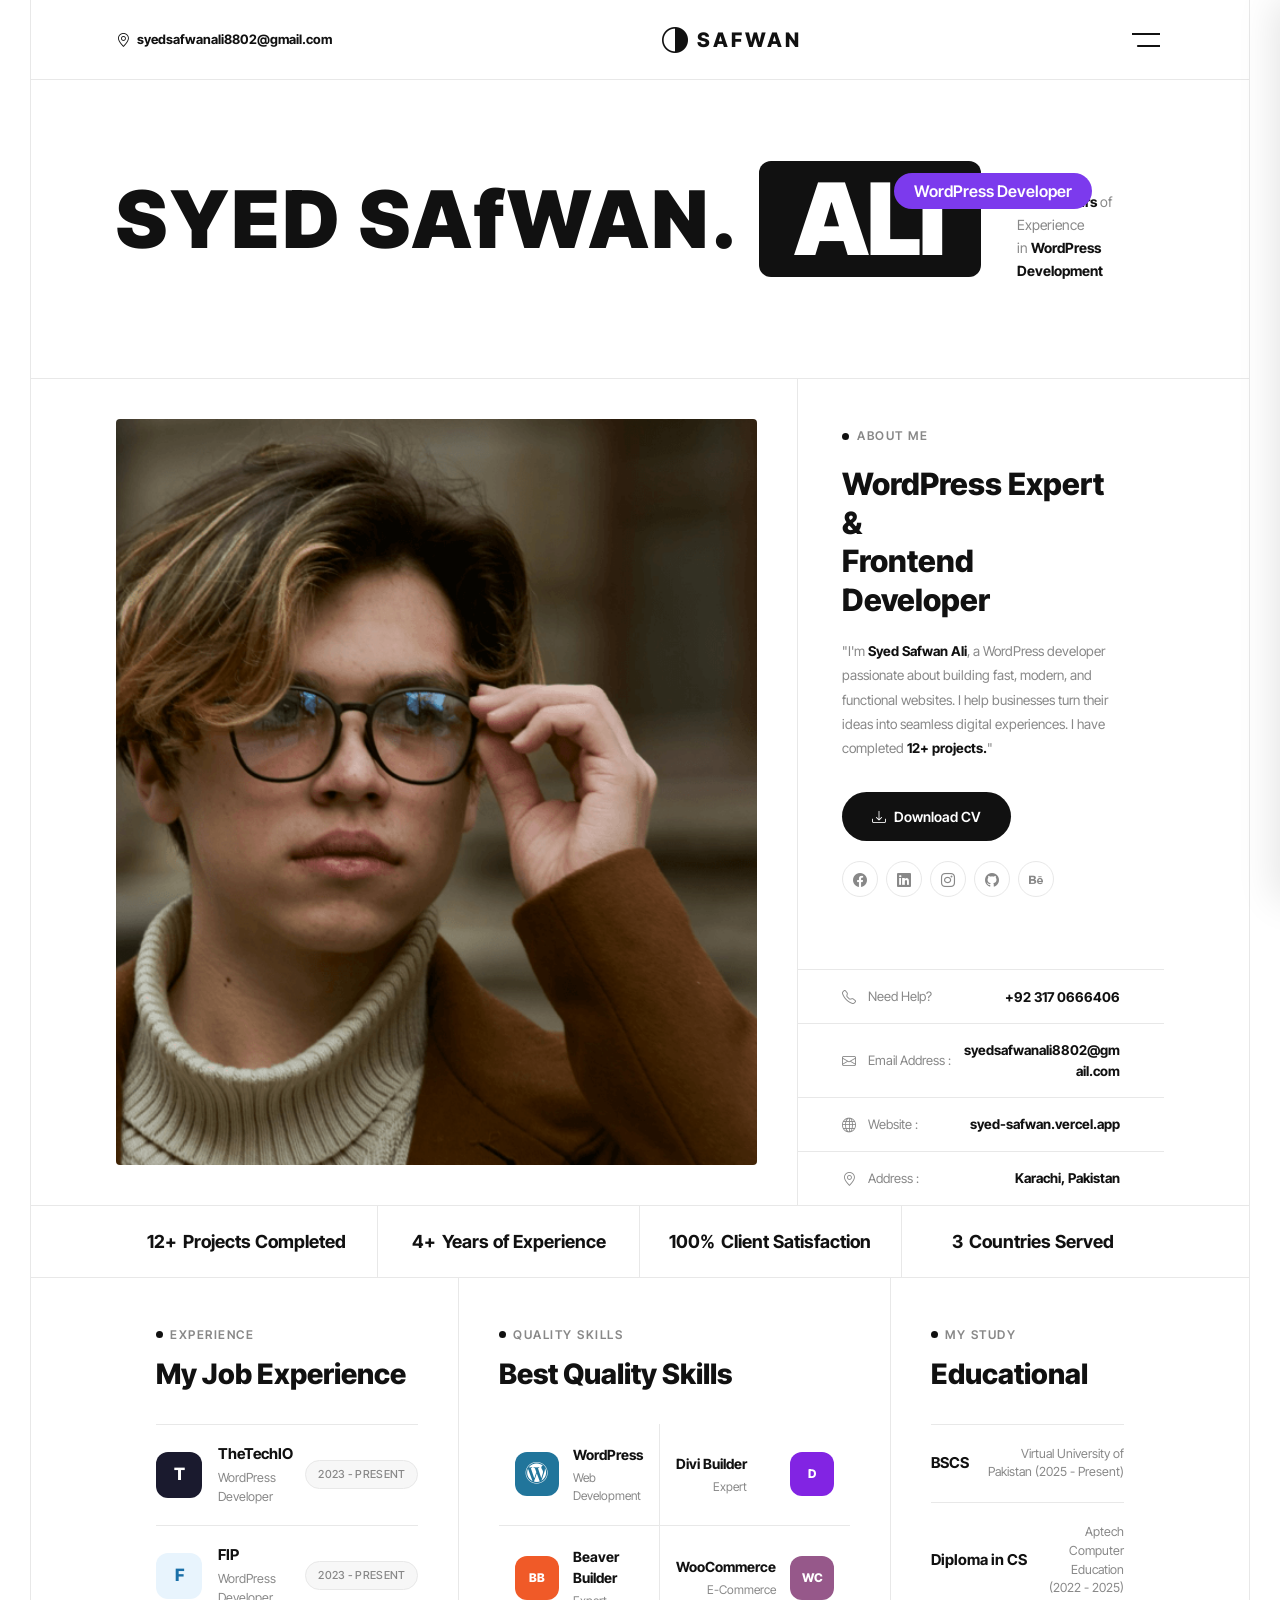
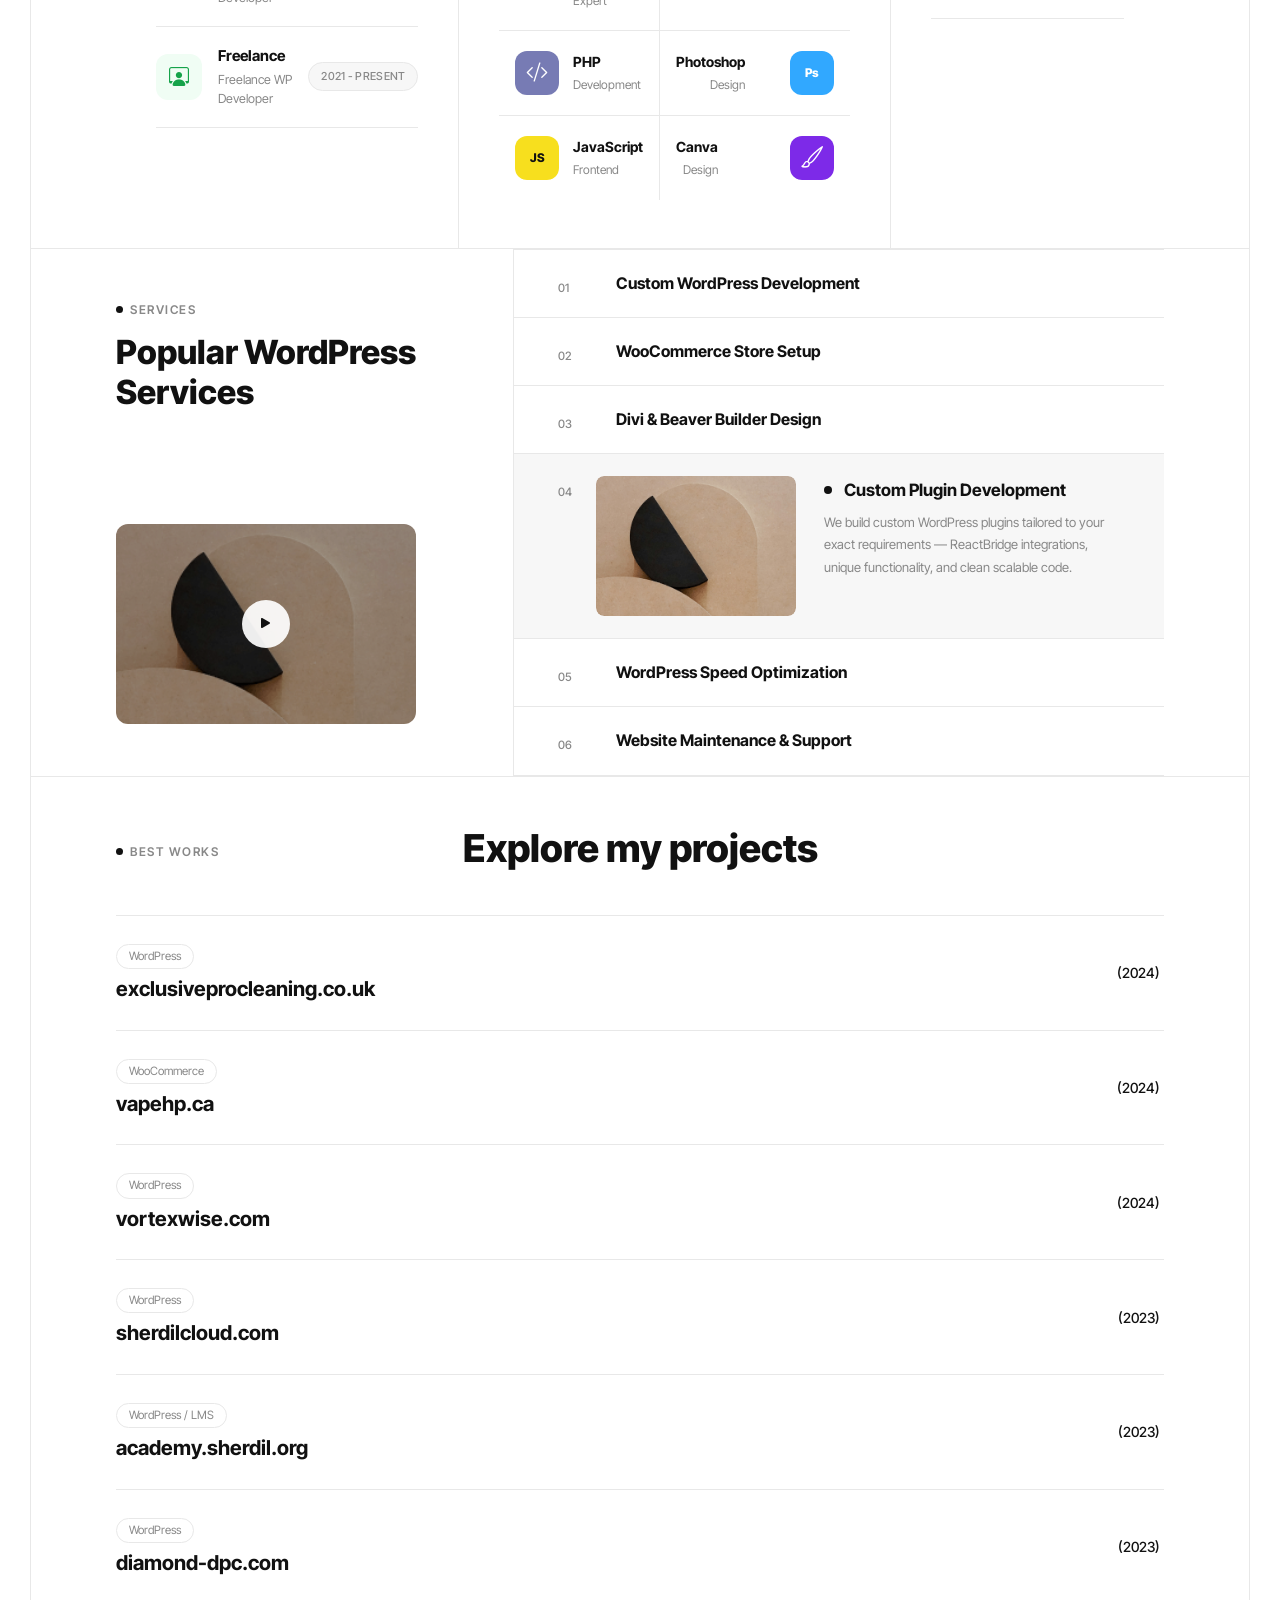
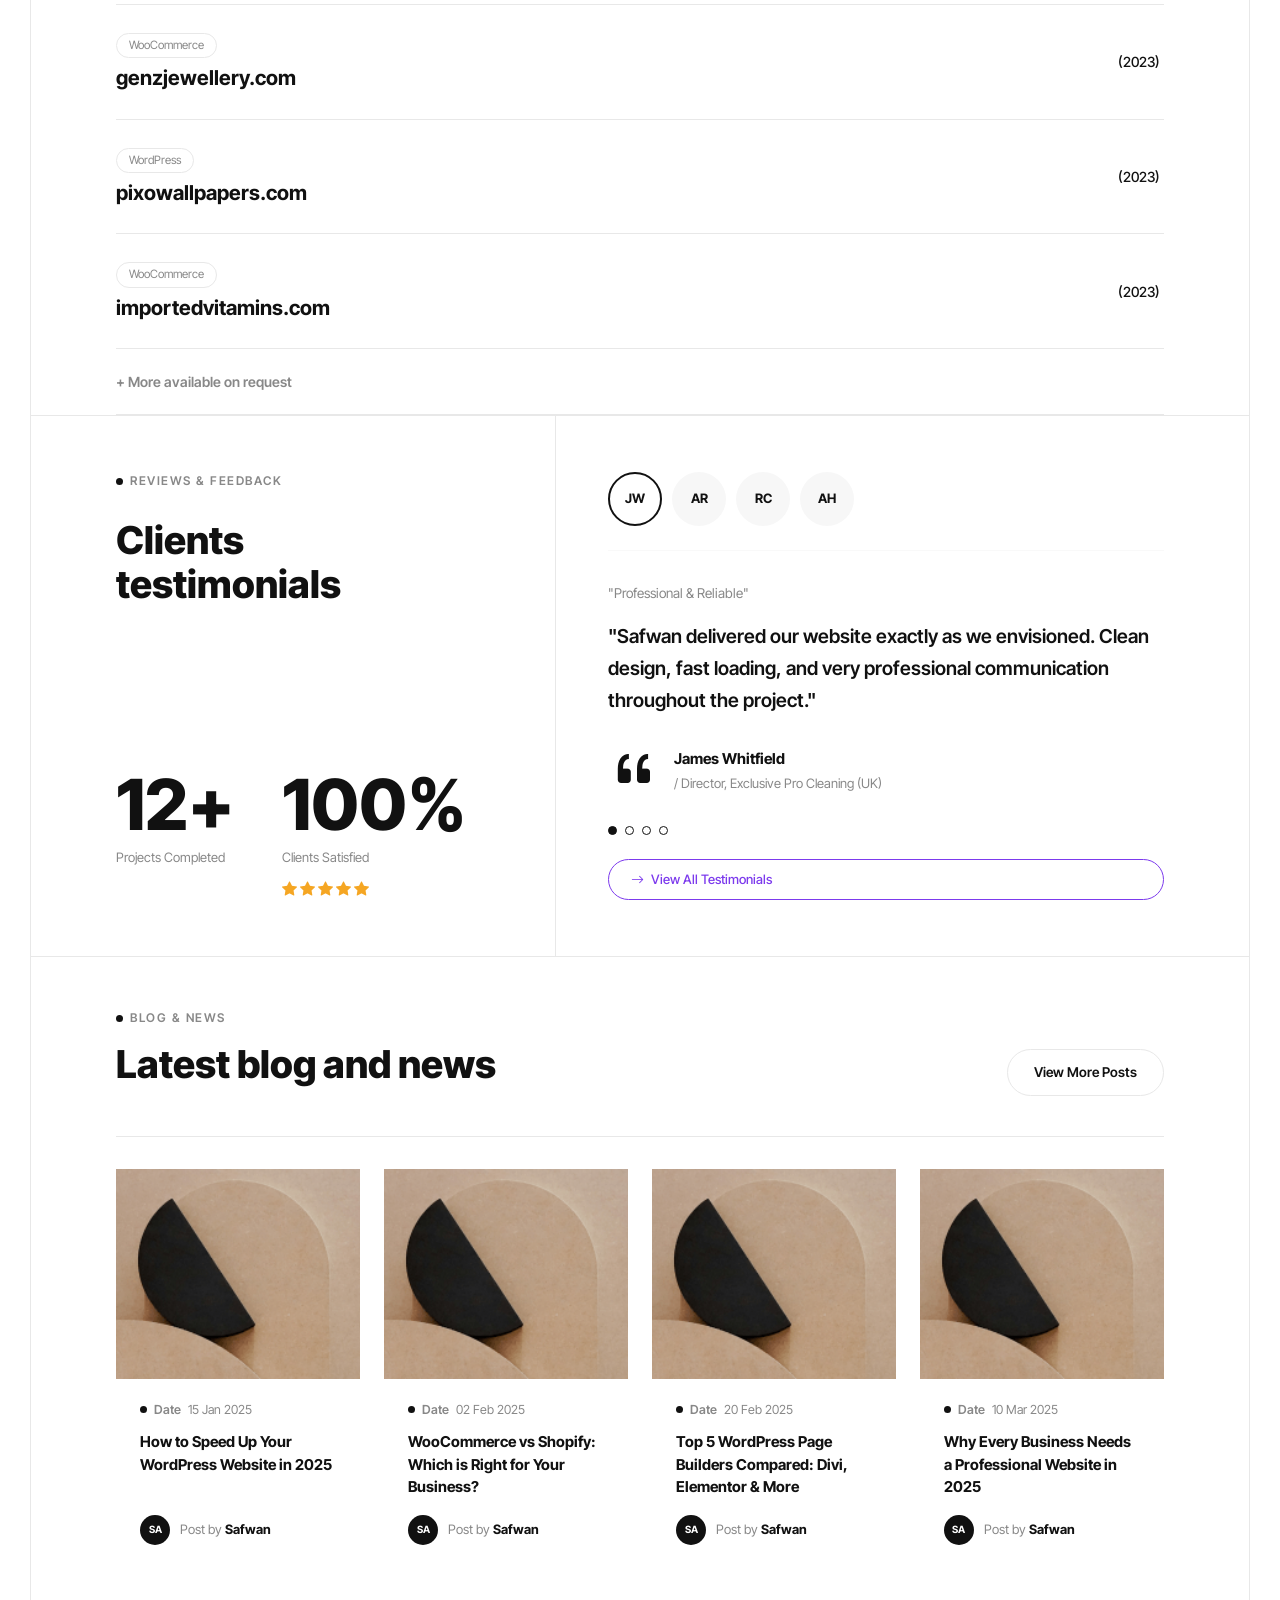
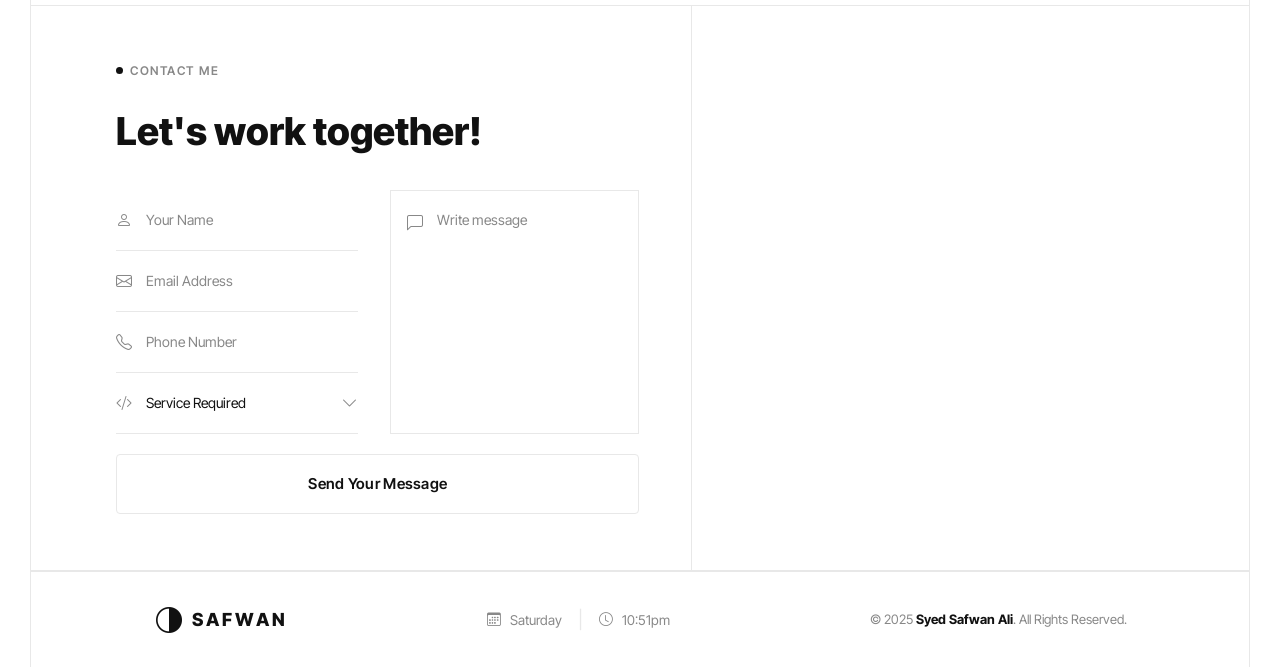
==== commit 44aef087: "Add Testimonials, FAQ, Resume pages; add contextual cross-links - New pages: testimonials.html, faq." ====
--- a/index.html
+++ b/index.html
@@ -173,7 +173,7 @@
           </p>
 
           <div class="about-actions">
-            <a href="#" class="btn-cv"><i class="bi bi-download"></i> Download CV</a>
+            <a href="assets/Syed Safwan Ali CV.pdf" download class="btn-cv"><i class="bi bi-download"></i> Download CV</a>
             <div class="about-socials">
               <a href="#" class="about-social-link" aria-label="Facebook"><i class="bi bi-facebook"></i></a>
               <a href="#" class="about-social-link" aria-label="LinkedIn"><i class="bi bi-linkedin"></i></a>
@@ -652,6 +652,8 @@
           <button class="testi-dot" data-index="2"></button>
           <button class="testi-dot" data-index="3"></button>
         </div>
+
+        <a href="testimonials.html" class="btn-outline" style="margin-top:1.5rem;display:inline-flex;align-items:center;gap:.4rem;"><i class="bi bi-arrow-right"></i> View All Testimonials</a>
 
       </div>
     </div>
--- a/css/style.css
+++ b/css/style.css
@@ -4873,3 +4873,1115 @@
   .bdet-p             { font-size: 15px; }
   .bdet-related       { padding: 20px 14px 48px; }
 }
+
+/* ============================================================
+   TESTIMONIALS PAGE  —  tm-*
+============================================================ */
+
+.tm-stats {
+  display: grid;
+  grid-template-columns: repeat(4, 1fr);
+  border-left: 1px solid var(--border);
+}
+
+.tm-stat {
+  display: flex;
+  flex-direction: column;
+  gap: 6px;
+  padding: 32px 28px;
+  border-right: 1px solid var(--border);
+  border-top: 1px solid var(--border);
+  border-bottom: 1px solid var(--border);
+}
+
+.tm-stat-num {
+  font-size: clamp(2rem, 3.5vw, 3rem);
+  font-weight: 800;
+  letter-spacing: -0.04em;
+  color: var(--black);
+}
+
+.tm-stat-label {
+  font-size: 12px;
+  font-weight: 600;
+  color: var(--text-muted);
+  letter-spacing: 0.02em;
+}
+
+/* ── Featured ── */
+.tm-featured {
+  display: grid;
+  grid-template-columns: 1fr 260px;
+  gap: 0;
+  border: 1px solid var(--border);
+  margin: 48px 0;
+}
+
+.tm-featured-quote {
+  padding: 48px 44px;
+  border-right: 1px solid var(--border);
+  display: flex;
+  flex-direction: column;
+  gap: 28px;
+}
+
+.tm-quote-mark {
+  font-size: 6rem;
+  line-height: 0.6;
+  color: var(--purple);
+  font-family: Georgia, serif;
+  opacity: 0.3;
+}
+
+.tm-featured-text {
+  font-size: clamp(1rem, 1.8vw, 1.3rem);
+  line-height: 1.75;
+  color: var(--black);
+  font-style: italic;
+}
+
+.tm-featured-author {
+  display: flex;
+  align-items: center;
+  gap: 14px;
+  flex-wrap: wrap;
+}
+
+.tm-author-avatar {
+  width: 44px;
+  height: 44px;
+  border-radius: 50%;
+  object-fit: cover;
+  flex-shrink: 0;
+}
+
+.tm-avatar-placeholder {
+  display: flex;
+  align-items: center;
+  justify-content: center;
+  font-size: 13px;
+  font-weight: 800;
+  background: var(--gray-light);
+  color: var(--black);
+  border: 1.5px solid var(--border);
+}
+
+.tm-author-name { font-size: 14px; font-weight: 700; }
+.tm-author-role { font-size: 12px; color: var(--text-muted); margin-top: 2px; }
+
+.tm-stars { display: flex; gap: 3px; color: #f59e0b; font-size: 1rem; margin-left: auto; }
+.tm-stars--sm { font-size: 0.78rem; margin-left: 0; }
+
+.tm-featured-project {
+  padding: 48px 32px;
+  display: flex;
+  flex-direction: column;
+  justify-content: center;
+  gap: 12px;
+}
+
+.tm-project-label {
+  font-size: 10px;
+  font-weight: 700;
+  letter-spacing: 0.1em;
+  text-transform: uppercase;
+  color: var(--text-muted);
+}
+
+.tm-project-link {
+  font-size: 15px;
+  font-weight: 700;
+  color: var(--purple);
+  display: flex;
+  align-items: center;
+  gap: 6px;
+  transition: opacity var(--transition);
+}
+
+.tm-project-link:hover { opacity: 0.7; }
+
+.tm-project-tag {
+  font-size: 12px;
+  color: var(--text-muted);
+}
+
+/* ── Grid ── */
+.tm-grid {
+  display: grid;
+  grid-template-columns: repeat(3, 1fr);
+  gap: 1px;
+  background: var(--border);
+  border: 1px solid var(--border);
+  margin-bottom: 60px;
+}
+
+.tm-card {
+  background: var(--white);
+  padding: 30px 26px;
+  display: flex;
+  flex-direction: column;
+  gap: 16px;
+  transition: background var(--transition);
+}
+
+.tm-card:hover { background: var(--gray-light); }
+
+.tm-card-top {
+  display: flex;
+  align-items: center;
+  justify-content: space-between;
+  gap: 10px;
+}
+
+.tm-card-tag {
+  font-size: 10px;
+  font-weight: 700;
+  letter-spacing: 0.08em;
+  text-transform: uppercase;
+  color: var(--purple);
+}
+
+.tm-card-text {
+  font-size: 14px;
+  line-height: 1.72;
+  color: #444;
+  font-style: italic;
+  flex: 1;
+}
+
+.tm-card-author {
+  display: flex;
+  align-items: center;
+  gap: 12px;
+  padding-top: 16px;
+  border-top: 1px solid var(--border);
+}
+
+/* Responsive */
+@media (max-width: 900px) {
+  .tm-stats    { grid-template-columns: repeat(2, 1fr); }
+  .tm-featured { grid-template-columns: 1fr; }
+  .tm-featured-quote  { border-right: none; border-bottom: 1px solid var(--border); padding: 32px 28px; }
+  .tm-featured-project{ padding: 28px; flex-direction: row; align-items: center; gap: 20px; }
+  .tm-grid     { grid-template-columns: repeat(2, 1fr); }
+}
+
+@media (max-width: 600px) {
+  .tm-stats    { grid-template-columns: repeat(2, 1fr); margin: 0 14px; }
+  .tm-featured { margin: 28px 14px; }
+  .tm-featured-quote  { padding: 24px 18px; }
+  .tm-featured-project{ padding: 20px 18px; }
+  .tm-grid     { grid-template-columns: 1fr; margin: 0 14px 40px; }
+  .tm-stars    { margin-left: 0; }
+}
+
+/* ============================================================
+   FAQ PAGE  —  fq-*
+============================================================ */
+
+.fq-layout {
+  padding: 52px 0 72px;
+  display: flex;
+  flex-direction: column;
+  gap: 0;
+}
+
+.fq-tabs {
+  display: flex;
+  gap: 0;
+  border: 1px solid var(--border);
+  margin-bottom: 48px;
+  overflow-x: auto;
+}
+
+.fq-tab {
+  flex: 1;
+  padding: 16px 20px;
+  background: none;
+  border: none;
+  border-right: 1px solid var(--border);
+  font-family: 'Inter Tight', system-ui, sans-serif;
+  font-size: 13px;
+  font-weight: 600;
+  color: var(--text-muted);
+  cursor: pointer;
+  white-space: nowrap;
+  transition: background var(--transition), color var(--transition);
+}
+
+.fq-tab:last-child { border-right: none; }
+.fq-tab:hover { background: var(--gray-light); color: var(--black); }
+.fq-tab.active { background: var(--black); color: var(--white); }
+
+.fq-group { display: none; }
+.fq-group.active { display: block; }
+
+.fq-group-header {
+  margin-bottom: 32px;
+}
+
+.fq-group-heading {
+  font-size: clamp(1.6rem, 2.8vw, 2.4rem);
+  font-weight: 800;
+  letter-spacing: -0.03em;
+  margin-top: 12px;
+}
+
+/* ── CTA ── */
+.fq-cta {
+  display: flex;
+  align-items: center;
+  gap: 28px;
+  padding: 40px 36px;
+  border: 1px solid var(--border);
+  margin-bottom: 60px;
+}
+
+.fq-cta-icon {
+  width: 56px;
+  height: 56px;
+  border-radius: 14px;
+  background: rgba(124,58,237,0.08);
+  color: var(--purple);
+  display: flex;
+  align-items: center;
+  justify-content: center;
+  font-size: 1.4rem;
+  flex-shrink: 0;
+}
+
+.fq-cta-body { flex: 1; }
+.fq-cta-body h2 { font-size: 1.3rem; font-weight: 800; letter-spacing: -0.02em; }
+.fq-cta-body p  { font-size: 13.5px; color: var(--text-muted); margin-top: 4px; }
+
+@media (max-width: 900px) {
+  .fq-cta { flex-direction: column; align-items: flex-start; }
+}
+
+@media (max-width: 600px) {
+  .fq-layout { padding: 28px 14px 48px; }
+  .fq-tabs   { margin-bottom: 32px; }
+  .fq-tab    { font-size: 12px; padding: 13px 14px; }
+  .fq-cta    { padding: 24px 18px; margin: 0 14px 40px; }
+  .fq-cta .sd-cta-btn { width: 100%; justify-content: center; }
+}
+
+/* ============================================================
+   RESUME PAGE  —  rv-*
+============================================================ */
+
+/* ── Hero ── */
+.rv-hero {
+  display: grid;
+  grid-template-columns: 1fr 320px;
+  gap: 60px;
+  padding: 64px 0 60px;
+  align-items: start;
+}
+
+.rv-hero-name {
+  font-size: clamp(2.2rem, 4vw, 3.6rem);
+  font-weight: 800;
+  letter-spacing: -0.04em;
+  line-height: 1.05;
+  margin-top: 14px;
+}
+
+.rv-hero-title {
+  font-size: clamp(1rem, 1.8vw, 1.2rem);
+  color: var(--purple);
+  font-weight: 700;
+  margin-top: 8px;
+}
+
+.rv-hero-bio {
+  font-size: 14.5px;
+  line-height: 1.72;
+  color: #555;
+  margin-top: 18px;
+  max-width: 500px;
+}
+
+.rv-hero-actions {
+  display: flex;
+  gap: 12px;
+  flex-wrap: wrap;
+  margin-top: 28px;
+}
+
+.rv-download-btn {
+  display: inline-flex;
+  align-items: center;
+  gap: 8px;
+  background: var(--purple);
+  color: var(--white);
+  padding: 13px 26px;
+  border-radius: 50px;
+  font-size: 14px;
+  font-weight: 700;
+  transition: background var(--transition), transform var(--transition);
+}
+
+.rv-download-btn:hover { background: #6d28d9; transform: translateY(-2px); }
+
+.rv-contact-card {
+  border: 1px solid var(--border);
+  border-radius: 12px;
+  overflow: hidden;
+}
+
+.rv-contact-row {
+  display: flex;
+  align-items: center;
+  gap: 14px;
+  padding: 18px 20px;
+  border-bottom: 1px solid var(--border);
+}
+
+.rv-contact-row:last-child { border-bottom: none; }
+
+.rv-contact-icon {
+  font-size: 1rem;
+  color: var(--purple);
+  flex-shrink: 0;
+  width: 20px;
+  text-align: center;
+}
+
+.rv-contact-label {
+  display: block;
+  font-size: 10px;
+  font-weight: 700;
+  letter-spacing: 0.08em;
+  text-transform: uppercase;
+  color: var(--text-muted);
+}
+
+.rv-contact-val {
+  display: block;
+  font-size: 13px;
+  font-weight: 600;
+  color: var(--black);
+  text-decoration: none;
+  transition: color var(--transition);
+  word-break: break-all;
+}
+
+a.rv-contact-val:hover { color: var(--purple); }
+
+/* ── Main layout ── */
+.rv-layout {
+  display: grid;
+  grid-template-columns: 280px 1fr;
+  gap: 60px;
+  padding: 20px 0 72px;
+  align-items: start;
+}
+
+.rv-block {
+  display: flex;
+  flex-direction: column;
+  gap: 18px;
+  padding-bottom: 36px;
+  border-bottom: 1px solid var(--border);
+  margin-bottom: 36px;
+}
+
+.rv-block:last-child { border-bottom: none; margin-bottom: 0; padding-bottom: 0; }
+
+/* ── Skills ── */
+.rv-skill-list { display: flex; flex-direction: column; gap: 14px; }
+
+.rv-skill-top {
+  display: flex;
+  justify-content: space-between;
+  font-size: 13px;
+  font-weight: 600;
+  margin-bottom: 6px;
+}
+
+.rv-skill-top span:last-child { color: var(--text-muted); }
+
+.rv-skill-bar {
+  height: 4px;
+  background: var(--border);
+  border-radius: 2px;
+  overflow: hidden;
+}
+
+.rv-skill-fill {
+  height: 100%;
+  background: var(--purple);
+  border-radius: 2px;
+  transition: width 1s ease;
+}
+
+/* ── Tools ── */
+.rv-tools-grid {
+  display: flex;
+  flex-wrap: wrap;
+  gap: 8px;
+}
+
+.rv-tool {
+  display: inline-flex;
+  align-items: center;
+  gap: 6px;
+  font-size: 12px;
+  font-weight: 600;
+  padding: 6px 12px;
+  border-radius: 20px;
+  border: 1px solid var(--border);
+  color: var(--black);
+}
+
+/* ── Education ── */
+.rv-edu-list { display: flex; flex-direction: column; gap: 20px; }
+
+.rv-edu-item { display: flex; flex-direction: column; gap: 4px; }
+
+.rv-edu-year { font-size: 11px; font-weight: 700; letter-spacing: 0.06em; color: var(--purple); }
+.rv-edu-degree { font-size: 13.5px; font-weight: 700; margin-top: 4px; }
+.rv-edu-school { font-size: 12.5px; color: var(--text-muted); }
+
+/* ── Languages ── */
+.rv-lang-list { display: flex; flex-direction: column; gap: 12px; }
+
+.rv-lang-item {
+  display: flex;
+  align-items: center;
+  justify-content: space-between;
+  gap: 12px;
+}
+
+.rv-lang-name { font-size: 13.5px; font-weight: 600; }
+
+.rv-lang-level {
+  font-size: 11px;
+  font-weight: 700;
+  padding: 4px 12px;
+  border-radius: 20px;
+}
+
+.rv-lang-level--pro    { background: rgba(124,58,237,0.08); color: var(--purple); }
+.rv-lang-level--native { background: rgba(22,163,74,0.08);  color: #15803d; }
+
+/* ── Summary ── */
+.rv-summary {
+  font-size: 14.5px;
+  line-height: 1.78;
+  color: #444;
+}
+
+/* ── Experience ── */
+.rv-exp-list { display: flex; flex-direction: column; gap: 0; }
+
+.rv-exp-item {
+  display: grid;
+  grid-template-columns: 16px 1fr;
+  gap: 24px;
+  padding-bottom: 36px;
+  position: relative;
+}
+
+.rv-exp-item:not(:last-child)::after {
+  content: '';
+  position: absolute;
+  left: 7px;
+  top: 16px;
+  bottom: 0;
+  width: 1.5px;
+  background: var(--border);
+}
+
+.rv-exp-dot {
+  width: 14px;
+  height: 14px;
+  border-radius: 50%;
+  background: var(--white);
+  border: 2.5px solid var(--purple);
+  flex-shrink: 0;
+  margin-top: 2px;
+  position: relative;
+  z-index: 1;
+}
+
+.rv-exp-header {
+  display: flex;
+  justify-content: space-between;
+  align-items: flex-start;
+  gap: 16px;
+  margin-bottom: 14px;
+}
+
+.rv-exp-role { font-size: 15px; font-weight: 700; letter-spacing: -0.01em; }
+.rv-exp-company { font-size: 13px; color: var(--text-muted); margin-top: 3px; }
+
+.rv-exp-date {
+  font-size: 11.5px;
+  font-weight: 700;
+  color: var(--purple);
+  background: rgba(124,58,237,0.08);
+  padding: 4px 12px;
+  border-radius: 20px;
+  white-space: nowrap;
+  flex-shrink: 0;
+}
+
+.rv-exp-points {
+  list-style: none;
+  padding: 0;
+  margin: 0;
+  display: flex;
+  flex-direction: column;
+  gap: 8px;
+}
+
+.rv-exp-points li {
+  font-size: 13.5px;
+  line-height: 1.6;
+  color: #444;
+  padding-left: 16px;
+  position: relative;
+}
+
+.rv-exp-points li::before {
+  content: '';
+  position: absolute;
+  left: 0;
+  top: 8px;
+  width: 5px;
+  height: 5px;
+  border-radius: 50%;
+  background: var(--purple);
+}
+
+/* ── Projects grid ── */
+.rv-projects-grid {
+  display: grid;
+  grid-template-columns: repeat(2, 1fr);
+  gap: 1px;
+  background: var(--border);
+  border: 1px solid var(--border);
+}
+
+.rv-project-card {
+  background: var(--white);
+  padding: 22px 20px;
+  display: flex;
+  flex-direction: column;
+  gap: 6px;
+  text-decoration: none;
+  color: var(--black);
+  transition: background var(--transition);
+  position: relative;
+}
+
+.rv-project-card:hover { background: var(--gray-light); }
+
+.rv-project-tag {
+  font-size: 10px;
+  font-weight: 700;
+  letter-spacing: 0.08em;
+  text-transform: uppercase;
+  color: var(--purple);
+}
+
+.rv-project-title { font-size: 13.5px; font-weight: 700; }
+.rv-project-sub   { font-size: 12px; color: var(--text-muted); }
+
+.rv-project-arrow {
+  position: absolute;
+  top: 20px;
+  right: 18px;
+  font-size: 0.85rem;
+  color: var(--text-muted);
+  transition: color var(--transition);
+}
+
+.rv-project-card:hover .rv-project-arrow { color: var(--purple); }
+
+.rv-view-all {
+  display: inline-flex;
+  align-items: center;
+  gap: 6px;
+  font-size: 13px;
+  font-weight: 700;
+  color: var(--purple);
+  margin-top: 16px;
+  transition: opacity var(--transition);
+}
+
+.rv-view-all:hover { opacity: 0.7; }
+
+/* ── Resume Responsive ── */
+@media (max-width: 900px) {
+  .rv-hero   { grid-template-columns: 1fr; gap: 36px; padding: 44px 0 48px; }
+  .rv-layout { grid-template-columns: 1fr; gap: 0; }
+  .rv-sidebar{ border-bottom: 1px solid var(--border); padding-bottom: 8px; }
+}
+
+@media (max-width: 600px) {
+  .rv-hero          { padding: 28px 14px 36px; }
+  .rv-hero-name     { font-size: 2rem; }
+  .rv-hero-actions  { flex-direction: column; }
+  .rv-download-btn,
+  .rv-hero-actions .nf-btn-outline { width: 100%; justify-content: center; }
+  .rv-layout        { padding: 20px 14px 52px; }
+  .rv-exp-header    { flex-direction: column; gap: 8px; }
+  .rv-projects-grid { grid-template-columns: 1fr; }
+  .rv-stat-num      { font-size: 1.8rem; }
+}
+
+/* ============================================================
+   404 PAGE  —  nf-*
+============================================================ */
+
+.nf-wrap { min-height: 70vh; display: flex; align-items: center; }
+
+.nf-inner {
+  display: grid;
+  grid-template-columns: 1fr 1fr;
+  gap: 0;
+  align-items: center;
+  padding: 80px 0;
+  position: relative;
+}
+
+.nf-number {
+  font-size: clamp(160px, 20vw, 280px);
+  font-weight: 900;
+  letter-spacing: -0.06em;
+  line-height: 1;
+  color: transparent;
+  -webkit-text-stroke: 2px var(--border);
+  user-select: none;
+  position: relative;
+}
+
+.nf-number::after {
+  content: '404';
+  position: absolute;
+  inset: 0;
+  background: linear-gradient(135deg, var(--gray-light) 0%, transparent 60%);
+  -webkit-background-clip: text;
+  background-clip: text;
+  color: transparent;
+  -webkit-text-stroke: 0;
+}
+
+.nf-content {
+  display: flex;
+  flex-direction: column;
+  gap: 20px;
+}
+
+.nf-badge {
+  display: inline-flex;
+  align-items: center;
+  gap: 8px;
+  font-size: 12px;
+  font-weight: 700;
+  letter-spacing: 0.08em;
+  text-transform: uppercase;
+  color: var(--purple);
+  background: rgba(124,58,237,0.08);
+  padding: 6px 14px;
+  border-radius: 20px;
+  width: fit-content;
+}
+
+.nf-heading {
+  font-size: clamp(1.8rem, 3.5vw, 3rem);
+  font-weight: 800;
+  letter-spacing: -0.03em;
+  line-height: 1.1;
+}
+
+.nf-text {
+  font-size: 15px;
+  line-height: 1.72;
+  color: var(--text-muted);
+  max-width: 420px;
+}
+
+.nf-links {
+  display: flex;
+  flex-wrap: wrap;
+  gap: 10px;
+  margin-top: 8px;
+}
+
+.nf-btn-primary {
+  display: inline-flex;
+  align-items: center;
+  gap: 8px;
+  background: var(--black);
+  color: var(--white);
+  padding: 13px 26px;
+  border-radius: 50px;
+  font-size: 14px;
+  font-weight: 700;
+  transition: background var(--transition), transform var(--transition);
+}
+
+.nf-btn-primary:hover { background: var(--purple); transform: translateY(-2px); }
+
+.nf-btn-outline {
+  display: inline-flex;
+  align-items: center;
+  gap: 8px;
+  border: 1.5px solid var(--border);
+  color: var(--black);
+  padding: 12px 22px;
+  border-radius: 50px;
+  font-size: 14px;
+  font-weight: 600;
+  transition: border-color var(--transition), background var(--transition);
+}
+
+.nf-btn-outline:hover { border-color: var(--black); background: var(--gray-light); }
+
+/* ── Pages strip ── */
+.nf-pages-strip {
+  display: grid;
+  grid-template-columns: repeat(5, 1fr);
+  gap: 1px;
+  background: var(--border);
+  border: 1px solid var(--border);
+  margin-bottom: 60px;
+}
+
+.nf-page-card {
+  background: var(--white);
+  padding: 28px 20px;
+  display: flex;
+  flex-direction: column;
+  gap: 6px;
+  text-decoration: none;
+  color: var(--black);
+  transition: background var(--transition);
+}
+
+.nf-page-card:hover { background: var(--gray-light); }
+
+.nf-page-icon {
+  font-size: 1.4rem;
+  color: var(--purple);
+  margin-bottom: 6px;
+}
+
+.nf-page-title { font-size: 15px; font-weight: 700; }
+.nf-page-sub   { font-size: 12px; color: var(--text-muted); }
+
+.nf-page-arrow {
+  margin-top: auto;
+  padding-top: 16px;
+  font-size: 0.9rem;
+  color: var(--text-muted);
+  transition: color var(--transition);
+}
+
+.nf-page-card:hover .nf-page-arrow { color: var(--purple); }
+
+/* ── Countdown bar ── */
+.nf-countdown {
+  position: fixed;
+  bottom: 24px;
+  left: 50%;
+  transform: translateX(-50%);
+  display: flex;
+  align-items: center;
+  gap: 14px;
+  background: var(--black);
+  color: var(--white);
+  padding: 12px 22px;
+  border-radius: 50px;
+  font-size: 13px;
+  font-weight: 600;
+  z-index: 999;
+  white-space: nowrap;
+}
+
+.nf-countdown-cancel {
+  background: none;
+  border: 1px solid rgba(255,255,255,0.3);
+  color: var(--white);
+  border-radius: 50px;
+  padding: 4px 12px;
+  font-size: 11px;
+  font-weight: 600;
+  cursor: pointer;
+  transition: border-color var(--transition);
+}
+
+.nf-countdown-cancel:hover { border-color: var(--white); }
+
+/* ── 404 Responsive ── */
+@media (max-width: 900px) {
+  .nf-inner        { grid-template-columns: 1fr; padding: 52px 0; gap: 12px; }
+  .nf-number       { font-size: clamp(100px, 25vw, 160px); }
+  .nf-pages-strip  { grid-template-columns: repeat(3, 1fr); }
+}
+
+@media (max-width: 600px) {
+  .nf-inner        { padding: 40px 14px; }
+  .nf-number       { font-size: clamp(80px, 30vw, 120px); }
+  .nf-links        { flex-direction: column; }
+  .nf-btn-primary,
+  .nf-btn-outline  { justify-content: center; }
+  .nf-pages-strip  { grid-template-columns: repeat(2, 1fr); margin: 0 14px 40px; }
+  .nf-countdown    { width: calc(100% - 60px); justify-content: space-between; bottom: 16px; }
+}
+
+/* ============================================================
+   THANK YOU PAGE  —  ty-*
+============================================================ */
+
+/* ── Hero ── */
+.ty-hero {
+  padding: 80px 0 72px;
+  display: flex;
+  flex-direction: column;
+  align-items: center;
+  text-align: center;
+  gap: 22px;
+}
+
+/* Animated check circle */
+.ty-check { margin-bottom: 8px; }
+
+.ty-check-svg {
+  width: 72px;
+  height: 72px;
+  display: block;
+}
+
+.ty-check-circle {
+  stroke-dasharray: 157;
+  stroke-dashoffset: 157;
+  animation: ty-draw-circle 0.7s ease forwards;
+}
+
+.ty-check-tick {
+  stroke-dasharray: 36;
+  stroke-dashoffset: 36;
+  animation: ty-draw-tick 0.4s ease 0.6s forwards;
+}
+
+@keyframes ty-draw-circle {
+  to { stroke-dashoffset: 0; }
+}
+
+@keyframes ty-draw-tick {
+  to { stroke-dashoffset: 0; }
+}
+
+.ty-badge {
+  display: inline-flex;
+  align-items: center;
+  gap: 8px;
+  font-size: 12px;
+  font-weight: 700;
+  letter-spacing: 0.08em;
+  text-transform: uppercase;
+  color: #16a34a;
+  background: rgba(22,163,74,0.08);
+  padding: 6px 16px;
+  border-radius: 20px;
+}
+
+.ty-heading {
+  font-size: clamp(2rem, 4vw, 3.4rem);
+  font-weight: 800;
+  letter-spacing: -0.03em;
+  line-height: 1.1;
+}
+
+.ty-subtext {
+  font-size: 15px;
+  line-height: 1.72;
+  color: var(--text-muted);
+  max-width: 480px;
+}
+
+.ty-actions {
+  display: flex;
+  gap: 12px;
+  flex-wrap: wrap;
+  justify-content: center;
+  margin-top: 8px;
+}
+
+.ty-btn-primary {
+  display: inline-flex;
+  align-items: center;
+  gap: 8px;
+  background: var(--purple);
+  color: var(--white);
+  padding: 14px 28px;
+  border-radius: 50px;
+  font-size: 14px;
+  font-weight: 700;
+  transition: background var(--transition), transform var(--transition);
+}
+
+.ty-btn-primary:hover { background: #6d28d9; transform: translateY(-2px); }
+
+.ty-btn-outline {
+  display: inline-flex;
+  align-items: center;
+  gap: 8px;
+  border: 1.5px solid var(--border);
+  color: var(--black);
+  padding: 13px 26px;
+  border-radius: 50px;
+  font-size: 14px;
+  font-weight: 600;
+  transition: border-color var(--transition), background var(--transition);
+}
+
+.ty-btn-outline:hover { border-color: var(--black); background: var(--gray-light); }
+
+/* ── Process steps ── */
+.ty-next-section { padding: 20px 0 60px; }
+
+.ty-steps {
+  display: flex;
+  flex-direction: column;
+  border: 1px solid var(--border);
+  margin-top: 8px;
+}
+
+.ty-step {
+  display: grid;
+  grid-template-columns: 56px 1fr auto;
+  align-items: center;
+  gap: 24px;
+  padding: 28px 32px;
+  border-bottom: 1px solid var(--border);
+  transition: background var(--transition);
+}
+
+.ty-step--last { border-bottom: none; }
+.ty-step:hover { background: var(--gray-light); }
+
+.ty-step-num {
+  font-size: 11px;
+  font-weight: 700;
+  letter-spacing: 0.1em;
+  color: var(--purple);
+  width: 36px;
+  height: 36px;
+  border-radius: 50%;
+  border: 1.5px solid var(--purple);
+  display: flex;
+  align-items: center;
+  justify-content: center;
+}
+
+.ty-step-title {
+  font-size: 15px;
+  font-weight: 700;
+  margin-bottom: 4px;
+}
+
+.ty-step-desc {
+  font-size: 13px;
+  color: var(--text-muted);
+  line-height: 1.6;
+  margin: 0;
+}
+
+.ty-step-status {
+  display: inline-flex;
+  align-items: center;
+  gap: 6px;
+  font-size: 11.5px;
+  font-weight: 700;
+  padding: 6px 14px;
+  border-radius: 20px;
+  white-space: nowrap;
+  flex-shrink: 0;
+}
+
+.ty-step-status--done    { background: rgba(22,163,74,0.1);  color: #16a34a; }
+.ty-step-status--pending { background: rgba(234,179,8,0.1);  color: #b45309; }
+.ty-step-status--upcoming{ background: var(--gray-light);    color: var(--text-muted); border: 1px solid var(--border); }
+
+/* ── Explore grid ── */
+.ty-explore { padding: 20px 0 72px; }
+
+.ty-explore-heading {
+  font-size: clamp(1.6rem, 2.8vw, 2.4rem);
+  font-weight: 800;
+  letter-spacing: -0.03em;
+  margin-top: 12px;
+  margin-bottom: 36px;
+}
+
+.ty-explore-grid {
+  display: grid;
+  grid-template-columns: repeat(2, 1fr);
+  gap: 1px;
+  background: var(--border);
+  border: 1px solid var(--border);
+}
+
+.ty-explore-card {
+  background: var(--white);
+  padding: 32px 28px;
+  display: flex;
+  align-items: flex-start;
+  gap: 18px;
+  text-decoration: none;
+  color: var(--black);
+  transition: background var(--transition);
+}
+
+.ty-explore-card:hover { background: var(--gray-light); }
+
+.ty-explore-icon {
+  width: 48px;
+  height: 48px;
+  border-radius: 12px;
+  background: rgba(124,58,237,0.08);
+  color: var(--purple);
+  display: flex;
+  align-items: center;
+  justify-content: center;
+  font-size: 1.2rem;
+  flex-shrink: 0;
+}
+
+.ty-explore-body { flex: 1; }
+.ty-explore-body h3 { font-size: 15px; font-weight: 700; margin-bottom: 6px; }
+.ty-explore-body p  { font-size: 13px; color: var(--text-muted); line-height: 1.6; margin: 0; }
+
+.ty-explore-arrow {
+  font-size: 1rem;
+  color: var(--text-muted);
+  transition: color var(--transition);
+  margin-top: 2px;
+}
+
+.ty-explore-card:hover .ty-explore-arrow { color: var(--purple); }
+
+/* ── Thank You Responsive ── */
+@media (max-width: 900px) {
+  .ty-hero          { padding: 56px 0 48px; }
+  .ty-explore-grid  { grid-template-columns: 1fr; }
+}
+
+@media (max-width: 600px) {
+  .ty-hero          { padding: 40px 14px 36px; }
+  .ty-heading       { font-size: 1.9rem; }
+  .ty-actions       { flex-direction: column; width: 100%; }
+  .ty-btn-primary,
+  .ty-btn-outline   { justify-content: center; }
+  .ty-next-section  { padding: 20px 14px 48px; }
+  .ty-step          { grid-template-columns: 1fr; gap: 12px; padding: 22px 18px; }
+  .ty-step-num      { width: 30px; height: 30px; font-size: 10px; }
+  .ty-explore       { padding: 20px 14px 52px; }
+  .ty-explore-card  { padding: 22px 18px; }
+}
